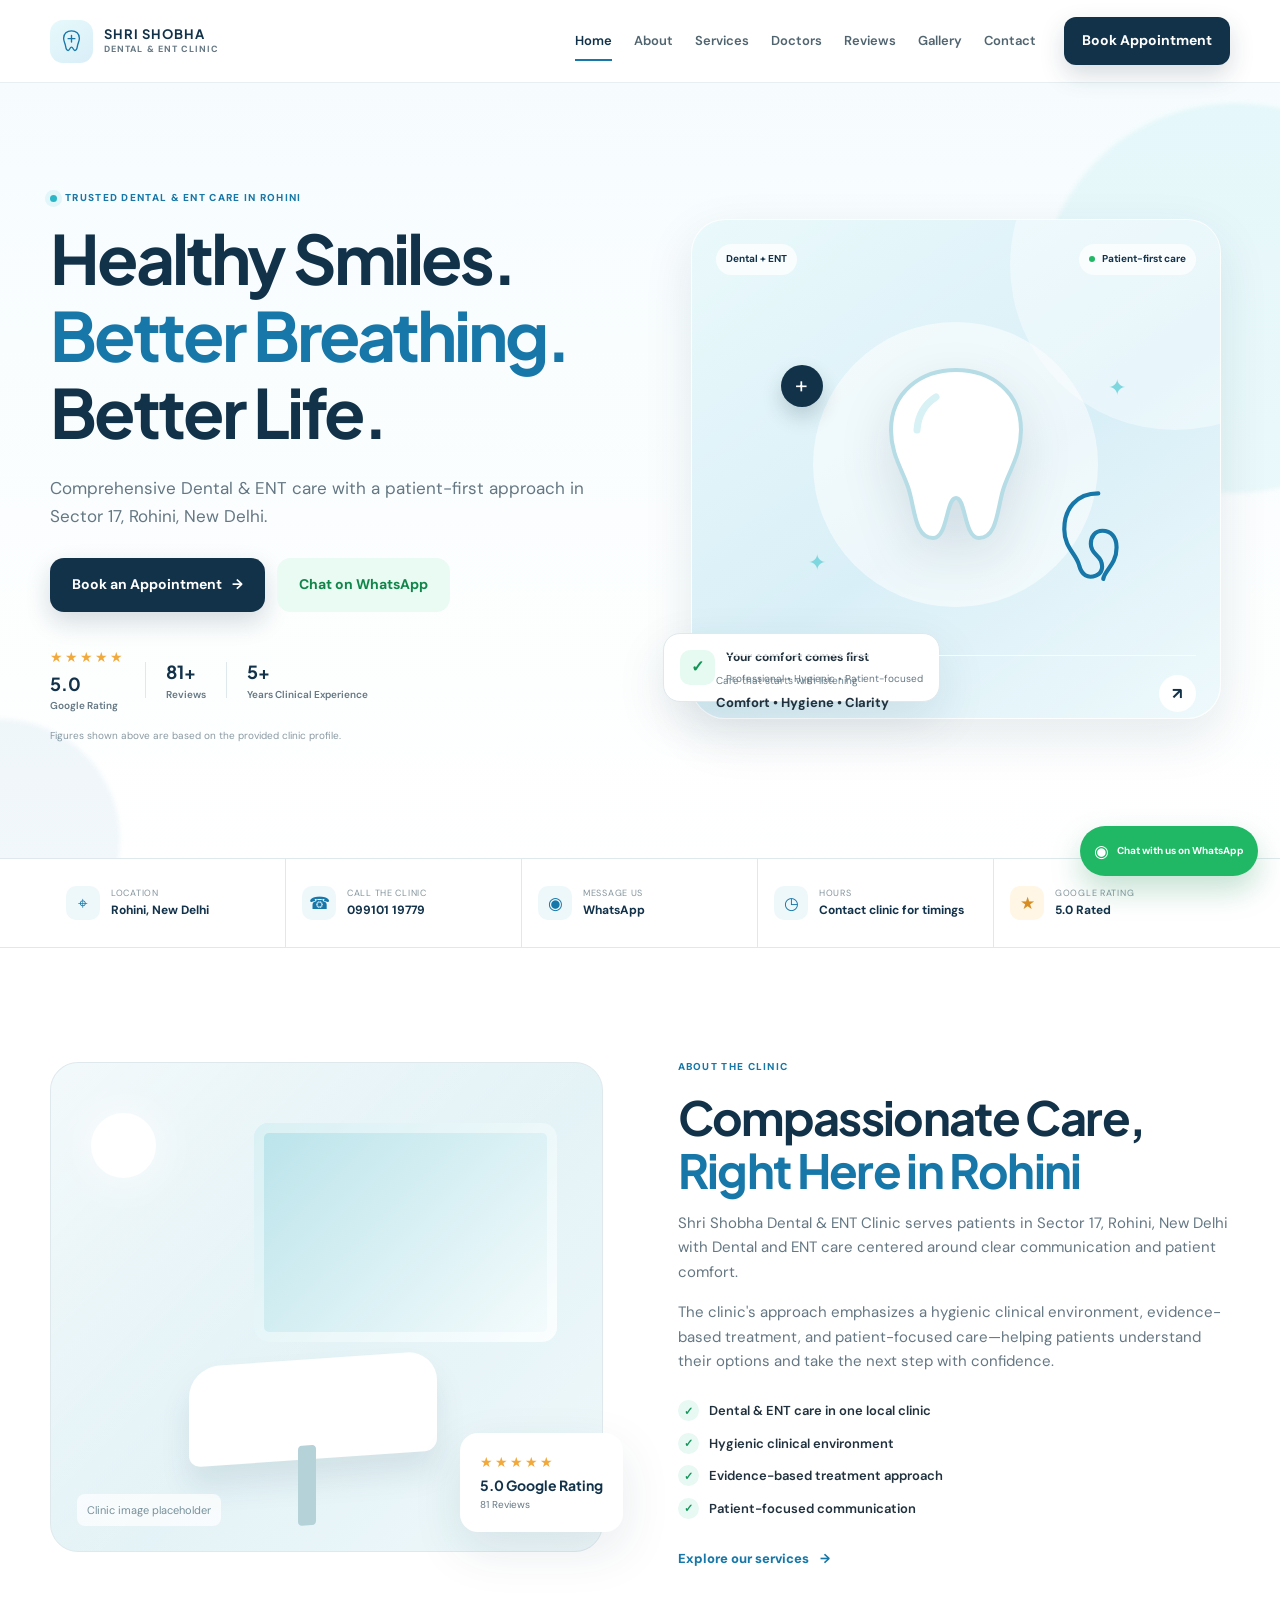
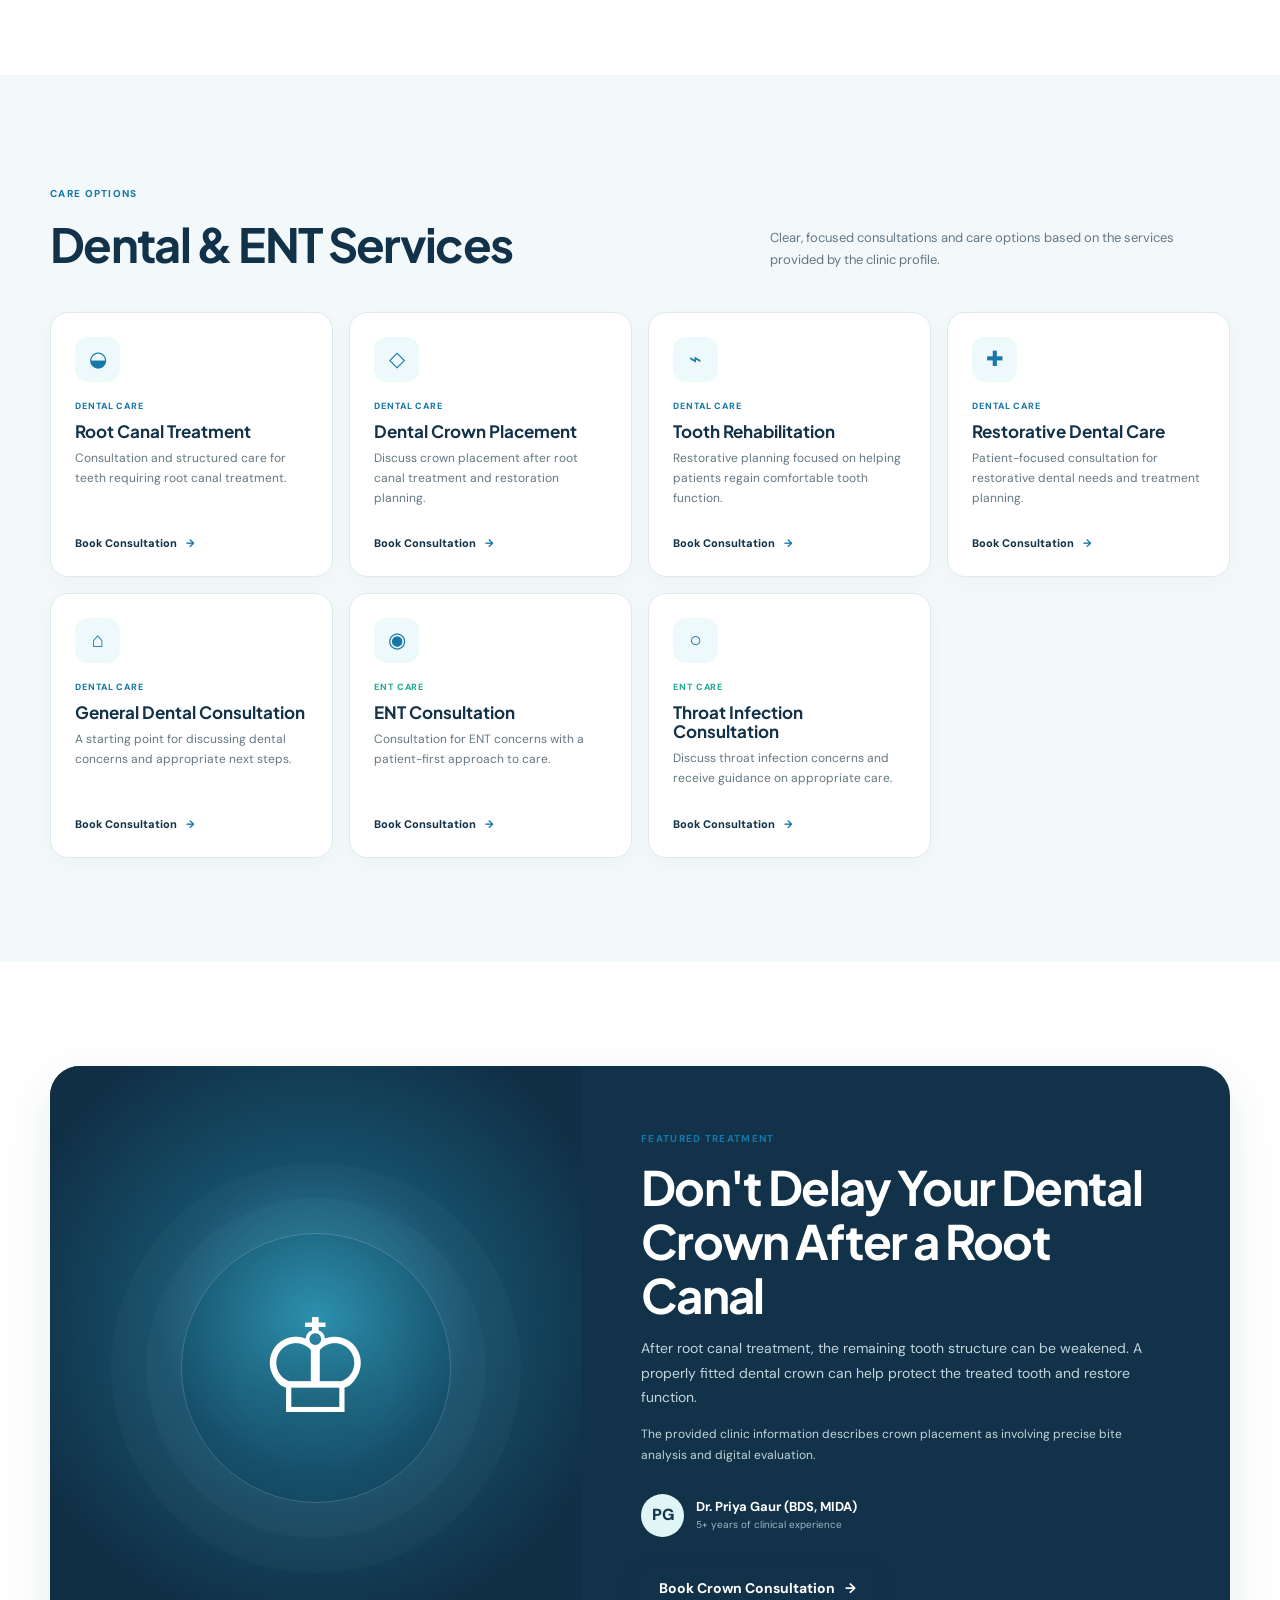
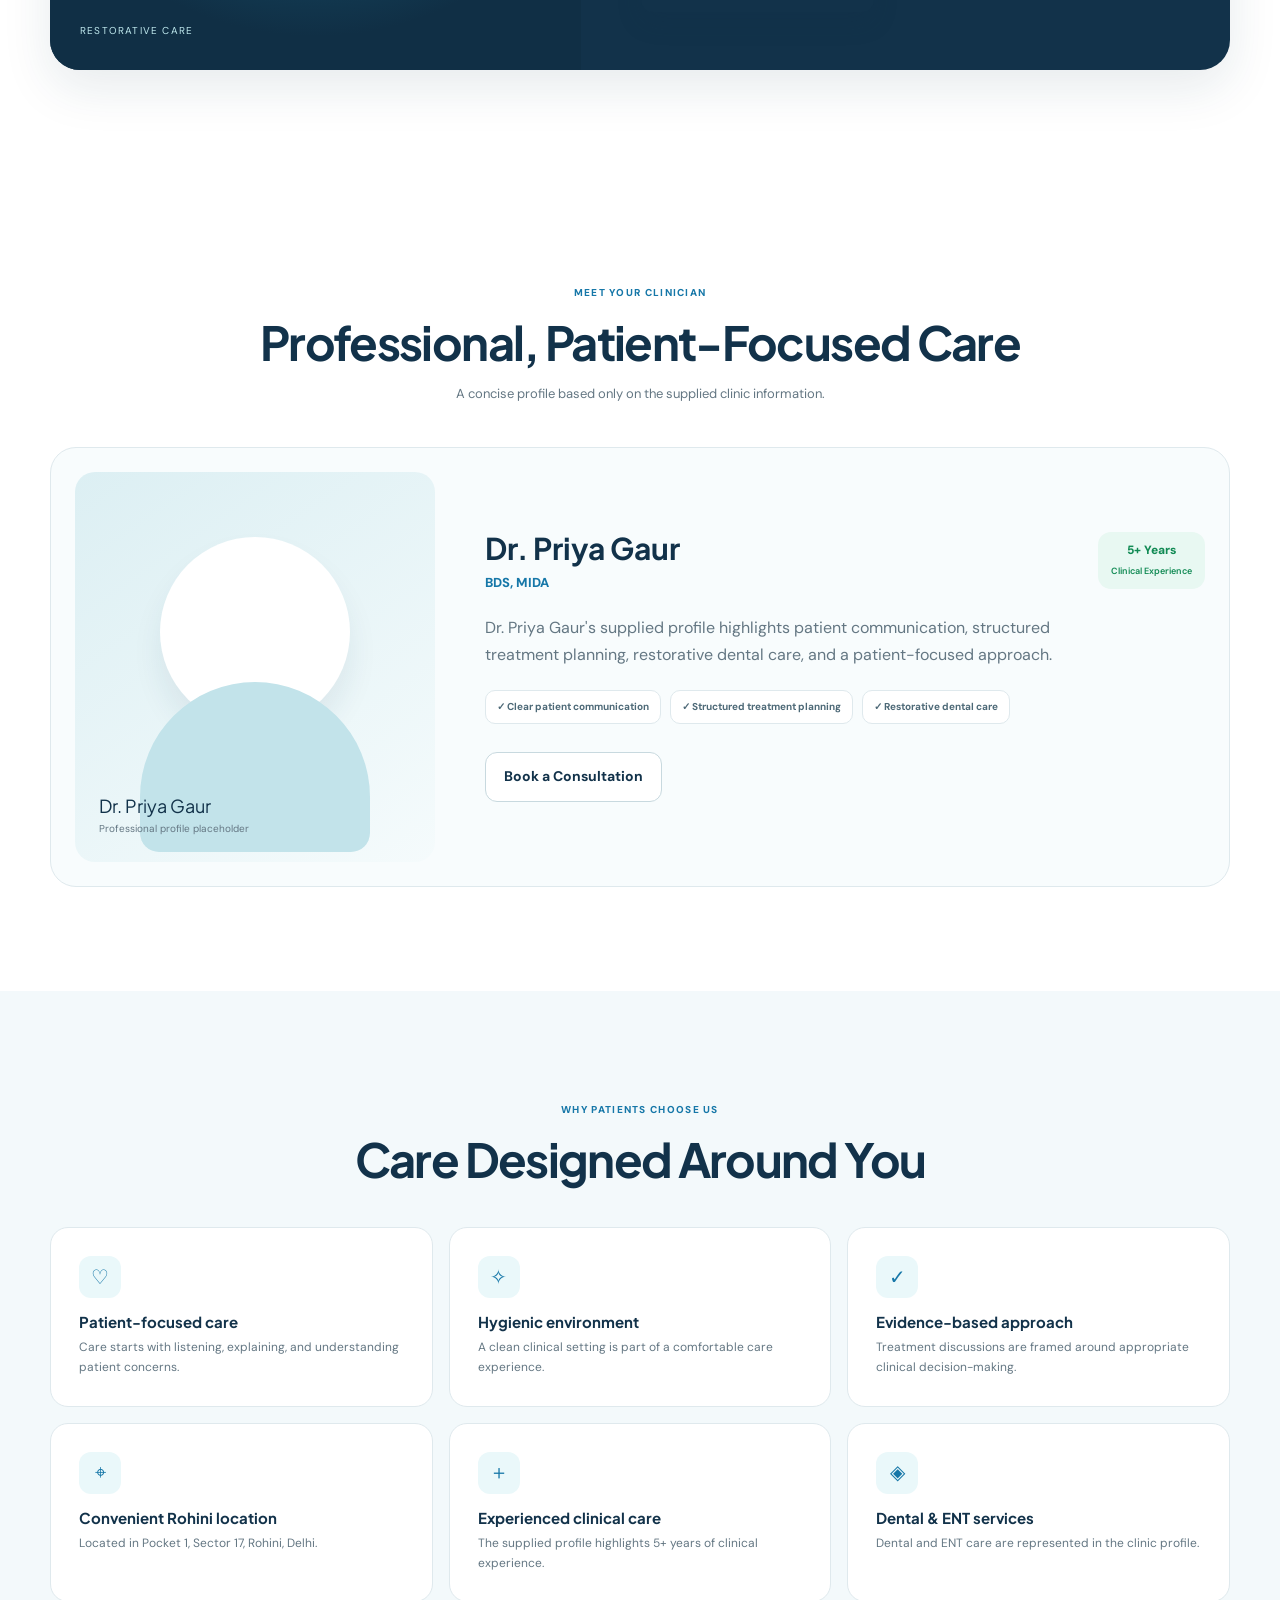
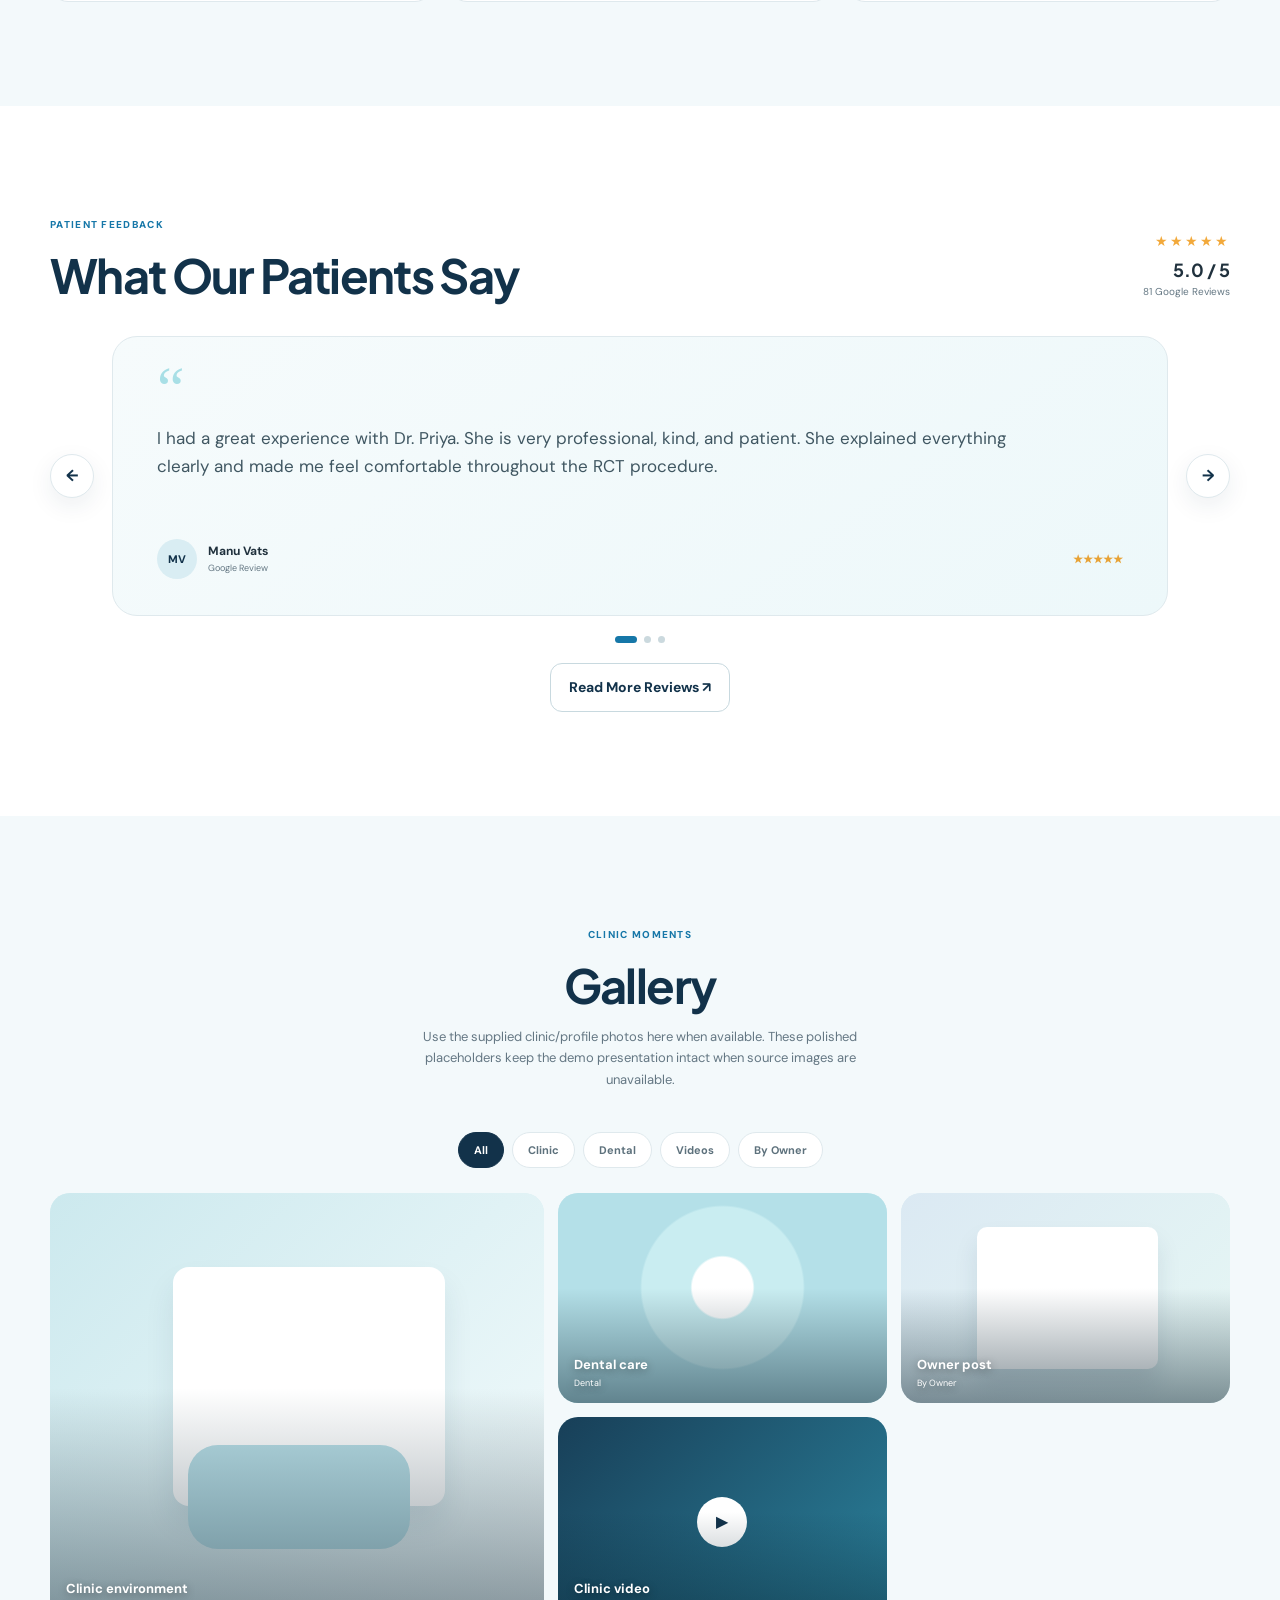
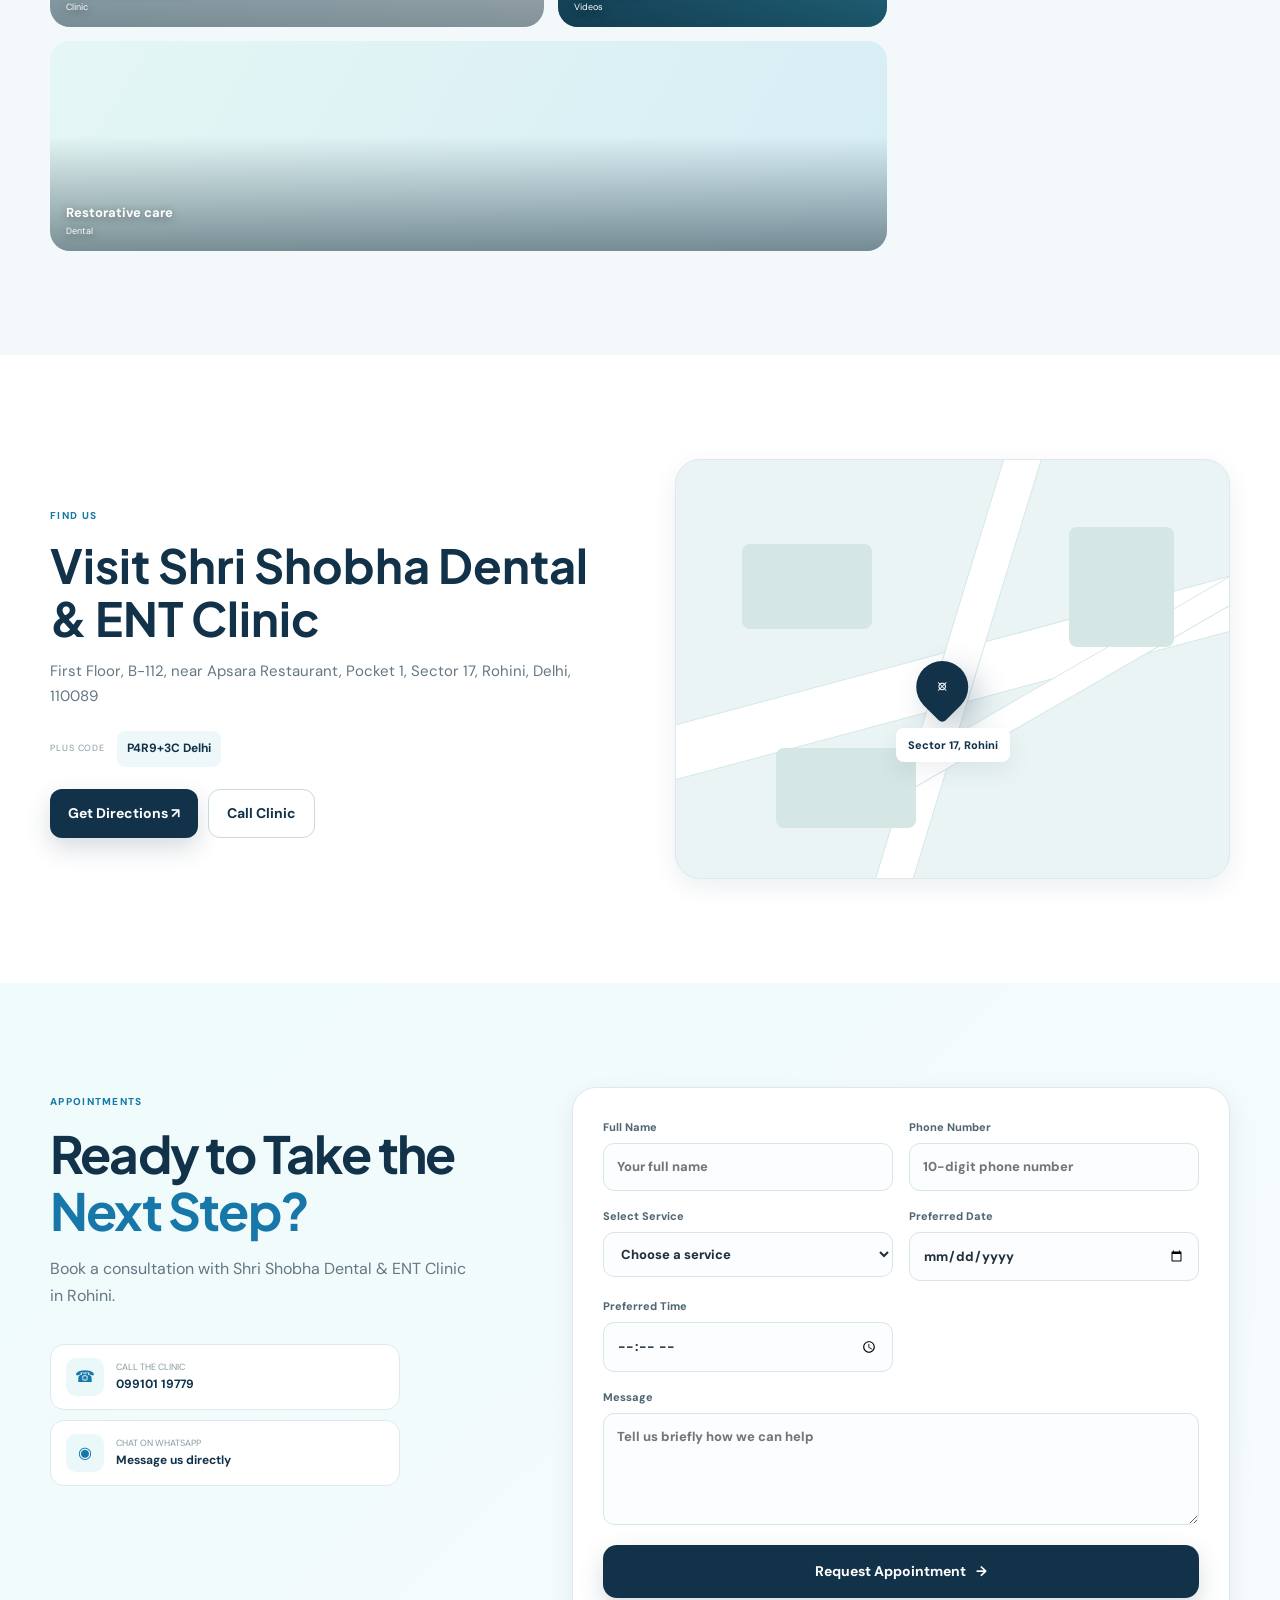
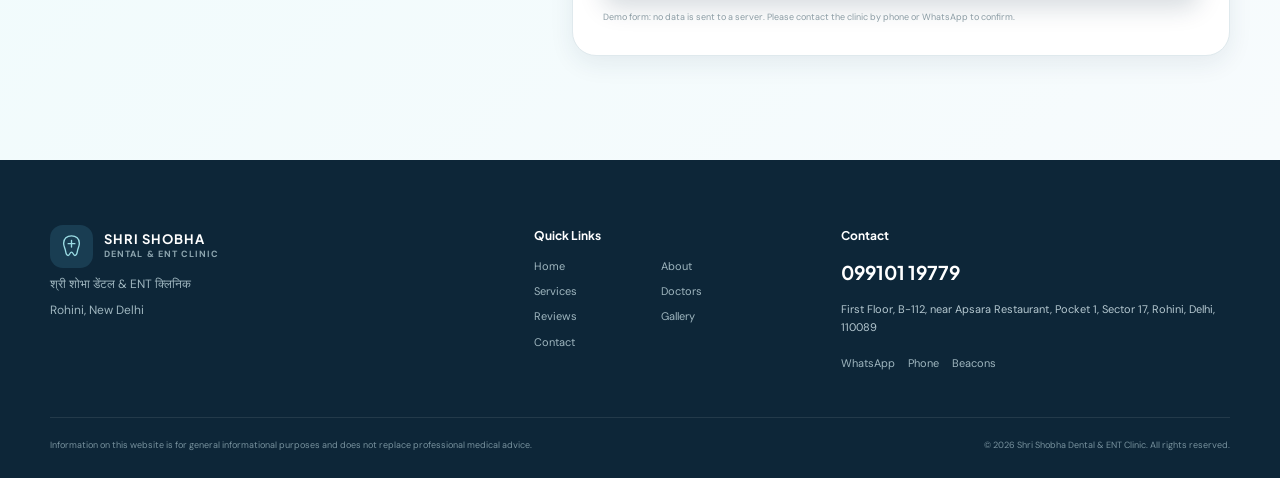
==== index.html @ c18b97b0 "add all file" ====
<!DOCTYPE html>
<html lang="en">
<head>
  <meta charset="UTF-8">
  <meta name="viewport" content="width=device-width, initial-scale=1.0">
  <title>Shri Shobha Dental & ENT Clinic | Dental & ENT Care in Rohini, Delhi</title>
  <meta name="description" content="Shri Shobha Dental & ENT Clinic in Sector 17, Rohini, New Delhi. Dental and ENT care with a patient-focused approach. Book a consultation or contact the clinic today.">
  <meta name="keywords" content="Shri Shobha Dental ENT Clinic, dentist Rohini, dental clinic Sector 17 Rohini, ENT clinic Rohini, root canal Rohini, dental crown Rohini">
  <meta name="author" content="Shri Shobha Dental & ENT Clinic">

  <meta property="og:title" content="Shri Shobha Dental & ENT Clinic | Rohini, Delhi">
  <meta property="og:description" content="Dental & ENT care with a patient-focused approach in Sector 17, Rohini, New Delhi.">
  <meta property="og:type" content="website">

  <link rel="preconnect" href="https://fonts.googleapis.com">
  <link rel="preconnect" href="https://fonts.gstatic.com" crossorigin>
  <link href="https://fonts.googleapis.com/css2?family=DM+Sans:wght@400;500;600;700&family=Plus+Jakarta+Sans:wght@600;700;800&display=swap" rel="stylesheet">

  <style>
    /* Small inline fallback so the page still has a polished appearance while style.css loads. */
    body { margin:0; background:#f7fbfd; }
  </style>
  <link rel="stylesheet" href="style.css">

  <script type="application/ld+json">
  {
    "@context": "https://schema.org",
    "@type": "MedicalBusiness",
    "name": "Shri Shobha Dental & ENT Clinic",
    "alternateName": "श्री शोभा डेंटल & ENT क्लिनिक",
    "description": "Dental and ENT care clinic in Sector 17, Rohini, New Delhi.",
    "telephone": "099101 19779",
    "address": {
      "@type": "PostalAddress",
      "streetAddress": "First Floor, B-112, near Apsara Restaurant, Pocket 1, Sector 17, Rohini",
      "addressLocality": "Delhi",
      "postalCode": "110089",
      "addressCountry": "IN"
    },
    "areaServed": "Rohini, New Delhi"
  }
  </script>
</head>

<body>
  <a class="skip-link" href="#main">Skip to content</a>

  <header class="site-header" id="siteHeader">
    <div class="container nav-wrap">
      <a class="brand" href="#home" aria-label="Shri Shobha Dental & ENT Clinic home">
        <span class="brand-mark" aria-hidden="true">
          <svg viewBox="0 0 48 48" role="img"><path d="M24 5c-8 0-14 5-14 13 0 5 2 8 3 12 1 4 1 10 5 10 3 0 3-6 6-6s3 6 6 6c4 0 4-6 5-10 1-4 3-7 3-12C38 10 32 5 24 5Z"/><path d="M24 13v12M18 19h12"/></svg>
        </span>
        <span class="brand-text">
          <strong>SHRI SHOBHA</strong>
          <small>DENTAL &amp; ENT CLINIC</small>
        </span>
      </a>

      <nav class="desktop-nav" aria-label="Primary navigation">
        <a href="#home">Home</a>
        <a href="#about">About</a>
        <a href="#services">Services</a>
        <a href="#doctors">Doctors</a>
        <a href="#reviews">Reviews</a>
        <a href="#gallery">Gallery</a>
        <a href="#contact">Contact</a>
      </nav>

      <a class="btn btn-primary nav-cta" href="#contact">Book Appointment</a>

      <button class="menu-toggle" id="menuToggle" type="button" aria-label="Open menu" aria-expanded="false" aria-controls="mobileMenu">
        <span></span><span></span><span></span>
      </button>
    </div>

    <div class="mobile-menu" id="mobileMenu" aria-hidden="true">
      <a href="#home">Home</a>
      <a href="#about">About</a>
      <a href="#services">Services</a>
      <a href="#doctors">Doctors</a>
      <a href="#reviews">Reviews</a>
      <a href="#gallery">Gallery</a>
      <a href="#contact">Contact</a>
      <a class="btn btn-primary" href="#contact">Book Appointment</a>
    </div>
  </header>

  <main id="main">
    <section class="hero section" id="home">
      <div class="hero-orb orb-one"></div>
      <div class="hero-orb orb-two"></div>
      <div class="container hero-grid">
        <div class="hero-copy reveal">
          <div class="eyebrow"><span class="eyebrow-dot"></span> Trusted Dental &amp; ENT Care in Rohini</div>
          <h1>Healthy Smiles.<br><span>Better Breathing.</span><br>Better Life.</h1>
          <p class="hero-lead">Comprehensive Dental &amp; ENT care with a patient-first approach in Sector 17, Rohini, New Delhi.</p>

          <div class="hero-actions">
            <a class="btn btn-primary btn-lg" href="#contact">Book an Appointment <span aria-hidden="true">→</span></a>
            <a class="btn btn-whatsapp btn-lg" href="https://wa.me/919910119779?text=Hello%2C%20I%20saw%20your%20clinic%20profile%20on%20Google%20and%20would%20like%20to%20know%20more%20about%20the%20clinic%20details%2C%20available%20services%2C%20and%20appointment%20fees" target="_blank" rel="noopener">Chat on WhatsApp</a>
          </div>

          <div class="trust-row">
            <div class="trust-rating"><span class="stars">★★★★★</span><strong>5.0</strong><small>Google Rating</small></div>
            <div class="trust-divider"></div>
            <div class="trust-stat"><strong>81+</strong><small>Reviews</small></div>
            <div class="trust-divider"></div>
            <div class="trust-stat"><strong>5+</strong><small>Years Clinical Experience</small></div>
          </div>
          <p class="profile-note">Figures shown above are based on the provided clinic profile.</p>
        </div>

        <div class="hero-visual reveal">
          <div class="visual-card">
            <div class="visual-top">
              <span class="mini-pill">Dental + ENT</span>
              <span class="status-dot"><i></i> Patient-first care</span>
            </div>
            <div class="medical-art" aria-label="Illustrated dental and ENT healthcare composition">
              <div class="art-circle"></div>
              <div class="tooth-art">
                <svg viewBox="0 0 180 210" aria-hidden="true">
                  <path d="M90 15C55 15 25 37 25 75c0 24 11 39 17 57 7 20 6 51 25 51 15 0 13-40 23-40s8 40 23 40c19 0 18-31 25-51 6-18 17-33 17-57 0-38-30-60-65-60Z"/>
                  <path class="tooth-shine" d="M70 42c-11 7-18 19-19 33"/>
                </svg>
              </div>
              <div class="ear-art">
                <svg viewBox="0 0 100 130" aria-hidden="true">
                  <path d="M57 15C31 15 16 33 16 58c0 23 15 30 18 44 3 11 10 16 20 12 8-3 9-11 6-18-4-8-12-9-12-20 0-9 5-16 14-16 10 0 17 7 17 20 0 21-15 28-16 38"/>
                </svg>
              </div>
              <div class="cross-badge">+</div>
              <div class="sparkle sparkle-a">✦</div>
              <div class="sparkle sparkle-b">✦</div>
            </div>
            <div class="visual-bottom">
              <div>
                <span class="small-label">Care that starts with listening</span>
                <strong>Comfort • Hygiene • Clarity</strong>
              </div>
              <div class="round-arrow">↗</div>
            </div>
          </div>

          <div class="floating-card">
            <div class="float-icon">✓</div>
            <div><strong>Your comfort comes first</strong><span>Professional • Hygienic • Patient-focused</span></div>
          </div>
        </div>
      </div>
    </section>

    <section class="quick-contact" aria-label="Quick clinic information">
      <div class="container quick-grid">
        <a href="https://www.google.com/maps/search/?api=1&query=First+Floor+B-112+near+Apsara+Restaurant+Pocket+1+Sector+17+Rohini+Delhi+110089" target="_blank" rel="noopener" class="quick-item">
          <span class="quick-icon">⌖</span><span><small>Location</small><strong>Rohini, New Delhi</strong></span>
        </a>
        <a href="tel:09910119779" class="quick-item">
          <span class="quick-icon">☎</span><span><small>Call the clinic</small><strong>099101 19779</strong></span>
        </a>
        <a href="https://wa.me/919910119779" target="_blank" rel="noopener" class="quick-item">
          <span class="quick-icon">◉</span><span><small>Message us</small><strong>WhatsApp</strong></span>
        </a>
        <div class="quick-item">
          <span class="quick-icon">◷</span><span><small>Hours</small><strong>Contact clinic for timings</strong></span>
        </div>
        <div class="quick-item rating-quick">
          <span class="quick-icon">★</span><span><small>Google rating</small><strong>5.0 Rated</strong></span>
        </div>
      </div>
    </section>

    <section class="section about" id="about">
      <div class="container split-grid">
        <div class="about-visual reveal">
          <div class="clinic-placeholder">
            <div class="placeholder-window"></div>
            <div class="placeholder-chair"></div>
            <div class="placeholder-light"></div>
            <span>Clinic image placeholder</span>
          </div>
          <div class="rating-card">
            <span class="stars">★★★★★</span>
            <strong>5.0 Google Rating</strong>
            <span>81 Reviews</span>
          </div>
        </div>
        <div class="about-copy reveal">
          <div class="eyebrow">About the clinic</div>
          <h2>Compassionate Care, <span>Right Here in Rohini</span></h2>
          <p>Shri Shobha Dental &amp; ENT Clinic serves patients in Sector 17, Rohini, New Delhi with Dental and ENT care centered around clear communication and patient comfort.</p>
          <p>The clinic's approach emphasizes a hygienic clinical environment, evidence-based treatment, and patient-focused care—helping patients understand their options and take the next step with confidence.</p>
          <div class="check-list">
            <div><span>✓</span> Dental &amp; ENT care in one local clinic</div>
            <div><span>✓</span> Hygienic clinical environment</div>
            <div><span>✓</span> Evidence-based treatment approach</div>
            <div><span>✓</span> Patient-focused communication</div>
          </div>
          <a class="text-link" href="#services">Explore our services <span>→</span></a>
        </div>
      </div>
    </section>

    <section class="section section-soft" id="services">
      <div class="container">
        <div class="section-heading reveal">
          <div><div class="eyebrow">Care options</div><h2>Dental &amp; ENT Services</h2></div>
          <p>Clear, focused consultations and care options based on the services provided by the clinic profile.</p>
        </div>
        <div class="service-grid">
          <article class="service-card reveal">
            <div class="service-icon">◒</div><div class="service-tag">Dental Care</div><h3>Root Canal Treatment</h3>
            <p>Consultation and structured care for teeth requiring root canal treatment.</p><a href="#contact">Book Consultation <span>→</span></a>
          </article>
          <article class="service-card reveal">
            <div class="service-icon">◇</div><div class="service-tag">Dental Care</div><h3>Dental Crown Placement</h3>
            <p>Discuss crown placement after root canal treatment and restoration planning.</p><a href="crown">Book Consultation <span>→</span></a>
          </article>
          <article class="service-card reveal">
            <div class="service-icon">⌁</div><div class="service-tag">Dental Care</div><h3>Tooth Rehabilitation</h3>
            <p>Restorative planning focused on helping patients regain comfortable tooth function.</p><a href="#contact">Book Consultation <span>→</span></a>
          </article>
          <article class="service-card reveal">
            <div class="service-icon">✚</div><div class="service-tag">Dental Care</div><h3>Restorative Dental Care</h3>
            <p>Patient-focused consultation for restorative dental needs and treatment planning.</p><a href="#contact">Book Consultation <span>→</span></a>
          </article>
          <article class="service-card reveal">
            <div class="service-icon">⌂</div><div class="service-tag">Dental Care</div><h3>General Dental Consultation</h3>
            <p>A starting point for discussing dental concerns and appropriate next steps.</p><a href="#contact">Book Consultation <span>→</span></a>
          </article>
          <article class="service-card reveal">
            <div class="service-icon">◉</div><div class="service-tag ent-tag">ENT Care</div><h3>ENT Consultation</h3>
            <p>Consultation for ENT concerns with a patient-first approach to care.</p><a href="#contact">Book Consultation <span>→</span></a>
          </article>
          <article class="service-card reveal">
            <div class="service-icon">○</div><div class="service-tag ent-tag">ENT Care</div><h3>Throat Infection Consultation</h3>
            <p>Discuss throat infection concerns and receive guidance on appropriate care.</p><a href="#contact">Book Consultation <span>→</span></a>
          </article>
        </div>
      </div>
    </section>

    <section class="section featured-treatment" id="crown">
      <div class="container">
        <div class="feature-panel reveal">
          <div class="feature-art">
            <div class="crown-ring"></div>
            <div class="crown-symbol">♔</div>
            <div class="feature-label">Restorative care</div>
          </div>
          <div class="feature-copy">
            <div class="eyebrow">Featured treatment</div>
            <h2>Don't Delay Your Dental Crown After a Root Canal</h2>
            <p>After root canal treatment, the remaining tooth structure can be weakened. A properly fitted dental crown can help protect the treated tooth and restore function.</p>
            <p class="feature-detail">The provided clinic information describes crown placement as involving precise bite analysis and digital evaluation.</p>
            <div class="doctor-mini"><span class="doctor-avatar">PG</span><div><strong>Dr. Priya Gaur (BDS, MIDA)</strong><small>5+ years of clinical experience</small></div></div>
            <a class="btn btn-primary" href="#contact">Book Crown Consultation <span>→</span></a>
          </div>
        </div>
      </div>
    </section>

    <section class="section doctors" id="doctors">
      <div class="container">
        <div class="section-heading centered reveal"><div><div class="eyebrow">Meet your clinician</div><h2>Professional, Patient-Focused Care</h2></div><p>A concise profile based only on the supplied clinic information.</p></div>
        <div class="doctor-card reveal">
          <div class="doctor-photo"><span>Dr. Priya Gaur</span><small>Professional profile placeholder</small></div>
          <div class="doctor-info">
            <div class="doctor-top"><div><h3>Dr. Priya Gaur</h3><p class="credentials">BDS, MIDA</p></div><span class="experience-badge">5+ Years<br><small>Clinical Experience</small></span></div>
            <p>Dr. Priya Gaur's supplied profile highlights patient communication, structured treatment planning, restorative dental care, and a patient-focused approach.</p>
            <div class="doctor-points"><span>✓ Clear patient communication</span><span>✓ Structured treatment planning</span><span>✓ Restorative dental care</span></div>
            <a class="btn btn-outline" href="#contact">Book a Consultation</a>
          </div>
        </div>
      </div>
    </section>

    <section class="section section-soft why">
      <div class="container">
        <div class="section-heading centered reveal"><div><div class="eyebrow">Why patients choose us</div><h2>Care Designed Around You</h2></div></div>
        <div class="why-grid">
          <div class="why-card reveal"><span>♡</span><h3>Patient-focused care</h3><p>Care starts with listening, explaining, and understanding patient concerns.</p></div>
          <div class="why-card reveal"><span>✧</span><h3>Hygienic environment</h3><p>A clean clinical setting is part of a comfortable care experience.</p></div>
          <div class="why-card reveal"><span>✓</span><h3>Evidence-based approach</h3><p>Treatment discussions are framed around appropriate clinical decision-making.</p></div>
          <div class="why-card reveal"><span>⌖</span><h3>Convenient Rohini location</h3><p>Located in Pocket 1, Sector 17, Rohini, Delhi.</p></div>
          <div class="why-card reveal"><span>＋</span><h3>Experienced clinical care</h3><p>The supplied profile highlights 5+ years of clinical experience.</p></div>
          <div class="why-card reveal"><span>◈</span><h3>Dental &amp; ENT services</h3><p>Dental and ENT care are represented in the clinic profile.</p></div>
        </div>
      </div>
    </section>

    <section class="section reviews" id="reviews">
      <div class="container">
        <div class="review-header reveal">
          <div><div class="eyebrow">Patient feedback</div><h2>What Our Patients Say</h2></div>
          <div class="review-score"><span class="stars">★★★★★</span><strong>5.0 / 5</strong><small>81 Google Reviews</small></div>
        </div>
        <div class="testimonial-wrap reveal">
          <button class="carousel-btn prev" id="reviewPrev" aria-label="Previous review">←</button>
          <div class="testimonial-track" id="testimonialTrack">
            <article class="testimonial active"><div class="quote-mark">“</div><p>I had a great experience with Dr. Priya. She is very professional, kind, and patient. She explained everything clearly and made me feel comfortable throughout the RCT procedure.</p><div class="reviewer"><span>MV</span><div><strong>Manu Vats</strong><small>Google Review</small></div><b>★★★★★</b></div></article>
            <article class="testimonial"><div class="quote-mark">“</div><p>Excellent treatment and nice follow up. My personal advise to dental patients to must visit one time.</p><div class="reviewer"><span>MS</span><div><strong>Manish Saxena</strong><small>Google Review</small></div><b>★★★★★</b></div></article>
            <article class="testimonial"><div class="quote-mark">“</div><p>Dr A.K Sharma is truly a gem. He is extremely humble and listens patiently to every concern before suggesting the right treatment.</p><div class="reviewer"><span>JM</span><div><strong>Jatin Manhas</strong><small>Google Review</small></div><b>★★★★★</b></div></article>
          </div>
          <button class="carousel-btn next" id="reviewNext" aria-label="Next review">→</button>
        </div>
        <div class="dots" id="reviewDots" aria-label="Review slides"></div>
        <div class="center-action"><a class="btn btn-outline" href="https://www.google.com/search?q=Shri+Shobha+Dental+ENT+Clinic+Rohini+reviews" target="_blank" rel="noopener">Read More Reviews ↗</a></div>
      </div>
    </section>

    <section class="section section-soft gallery-section" id="gallery">
      <div class="container">
        <div class="section-heading centered reveal"><div><div class="eyebrow">Clinic moments</div><h2>Gallery</h2></div><p>Use the supplied clinic/profile photos here when available. These polished placeholders keep the demo presentation intact when source images are unavailable.</p></div>
        <div class="filter-tabs reveal" role="tablist" aria-label="Gallery categories">
          <button class="filter-btn active" data-filter="all">All</button><button class="filter-btn" data-filter="clinic">Clinic</button><button class="filter-btn" data-filter="dental">Dental</button><button class="filter-btn" data-filter="videos">Videos</button><button class="filter-btn" data-filter="owner">By Owner</button>
        </div>
        <div class="gallery-grid" id="galleryGrid">
          <button class="gallery-item tall" data-category="clinic" data-title="Clinic environment" data-description="Clinic image placeholder"><span class="gallery-art clinic-art"></span><b>Clinic environment</b><small>Clinic</small></button>
          <button class="gallery-item" data-category="dental" data-title="Dental care" data-description="Dental care image placeholder"><span class="gallery-art dental-art"></span><b>Dental care</b><small>Dental</small></button>
          <button class="gallery-item" data-category="owner" data-title="Owner post" data-description="Owner post image placeholder"><span class="gallery-art owner-art"></span><b>Owner post</b><small>By Owner</small></button>
          <button class="gallery-item" data-category="videos" data-title="Clinic video" data-description="Video thumbnail placeholder"><span class="gallery-art video-art"><i>▶</i></span><b>Clinic video</b><small>Videos</small></button>
          <button class="gallery-item wide" data-category="dental" data-title="Restorative care" data-description="Restorative dental image placeholder"><span class="gallery-art restorative-art"></span><b>Restorative care</b><small>Dental</small></button>
        </div>
      </div>
    </section>

    <section class="section location" id="location">
      <div class="container split-grid location-grid">
        <div class="location-copy reveal">
          <div class="eyebrow">Find us</div>
          <h2>Visit Shri Shobha Dental &amp; ENT Clinic</h2>
          <p class="address">First Floor, B-112, near Apsara Restaurant, Pocket 1, Sector 17, Rohini, Delhi, 110089</p>
          <div class="plus-code"><span>Plus Code</span><strong>P4R9+3C Delhi</strong></div>
          <div class="location-actions"><a class="btn btn-primary" href="https://www.google.com/maps/search/?api=1&query=First+Floor+B-112+near+Apsara+Restaurant+Pocket+1+Sector+17+Rohini+Delhi+110089" target="_blank" rel="noopener">Get Directions ↗</a><a class="btn btn-outline" href="tel:09910119779">Call Clinic</a></div>
        </div>
        <div class="map-placeholder reveal" role="img" aria-label="Map placeholder for Shri Shobha Dental and ENT Clinic in Sector 17 Rohini">
          <div class="map-road road-one"></div><div class="map-road road-two"></div><div class="map-road road-three"></div><div class="map-block block-a"></div><div class="map-block block-b"></div><div class="map-block block-c"></div><div class="map-pin">⌖</div><div class="map-label">Sector 17, Rohini</div>
        </div>
      </div>
    </section>

    <section class="section appointment" id="contact">
      <div class="container appointment-grid">
        <div class="appointment-copy reveal">
          <div class="eyebrow">Appointments</div>
          <h2>Ready to Take the <span>Next Step?</span></h2>
          <p>Book a consultation with Shri Shobha Dental &amp; ENT Clinic in Rohini.</p>
          <div class="direct-contact">
            <a href="tel:09910119779"><span>☎</span><div><small>Call the clinic</small><strong>099101 19779</strong></div></a>
            <a href="https://wa.me/919910119779" target="_blank" rel="noopener"><span>◉</span><div><small>Chat on WhatsApp</small><strong>Message us directly</strong></div></a>
          </div>
        </div>

        <form class="appointment-form reveal" id="appointmentForm" novalidate>
          <div class="form-grid">
            <label>Full Name<input type="text" name="name" autocomplete="name" required placeholder="Your full name"></label>
            <label>Phone Number<input type="tel" name="phone" autocomplete="tel" inputmode="tel" required placeholder="10-digit phone number"></label>
            <label>Select Service<select name="service" required><option value="">Choose a service</option><option>Root Canal Treatment</option><option>Dental Crown Placement</option><option>Tooth Rehabilitation</option><option>Restorative Dental Care</option><option>General Dental Consultation</option><option>ENT Consultation</option><option>Throat Infection Consultation</option></select></label>
            <label>Preferred Date<input type="date" name="date" required></label>
            <label>Preferred Time<input type="time" name="time" required></label>
            <label class="full">Message<textarea name="message" rows="4" placeholder="Tell us briefly how we can help"></textarea></label>
          </div>
          <button class="btn btn-primary btn-lg form-submit" type="submit">Request Appointment <span>→</span></button>
          <p class="form-status" id="formStatus" role="status" aria-live="polite"></p>
          <small class="form-note">Demo form: no data is sent to a server. Please contact the clinic by phone or WhatsApp to confirm.</small>
        </form>
      </div>
    </section>
  </main>

  <footer class="site-footer">
    <div class="container footer-grid">
      <div class="footer-brand"><a class="brand" href="#home"><span class="brand-mark"><svg viewBox="0 0 48 48" aria-hidden="true"><path d="M24 5c-8 0-14 5-14 13 0 5 2 8 3 12 1 4 1 10 5 10 3 0 3-6 6-6s3 6 6 6c4 0 4-6 5-10 1-4 3-7 3-12C38 10 32 5 24 5Z"/><path d="M24 13v12M18 19h12"/></svg></span><span class="brand-text"><strong>SHRI SHOBHA</strong><small>DENTAL &amp; ENT CLINIC</small></span></a><p>श्री शोभा डेंटल &amp; ENT क्लिनिक</p><p>Rohini, New Delhi</p></div>
      <div><h3>Quick Links</h3><div class="footer-links"><a href="#home">Home</a><a href="#about">About</a><a href="#services">Services</a><a href="#doctors">Doctors</a><a href="#reviews">Reviews</a><a href="#gallery">Gallery</a><a href="#contact">Contact</a></div></div>
      <div><h3>Contact</h3><a class="footer-contact" href="tel:09910119779">099101 19779</a><p>First Floor, B-112, near Apsara Restaurant, Pocket 1, Sector 17, Rohini, Delhi, 110089</p><div class="footer-social"><a href="https://wa.me/919910119779" target="_blank" rel="noopener">WhatsApp</a><a href="tel:09910119779">Phone</a><a href="https://beacons.ai/shri_shobha_dental_ent" target="_blank" rel="noopener">Beacons</a></div></div>
    </div>
    <div class="container disclaimer"><p>Information on this website is for general informational purposes and does not replace professional medical advice.</p><span>© 2026 Shri Shobha Dental &amp; ENT Clinic. All rights reserved.</span></div>
  </footer>

  <a class="whatsapp-float" href="https://wa.me/919910119779?text=Hello%2C%20I%20saw%20your%20clinic%20profile%20on%20Google%20and%20would%20like%20to%20know%20more%20about%20the%20clinic%20details%2C%20available%20services%2C%20and%20appointment%20fees" target="_blank" rel="noopener" aria-label="Chat with us on WhatsApp"><span>◉</span><b>Chat with us on WhatsApp</b></a>

  <div class="mobile-cta" aria-label="Mobile contact actions">
    <a href="tel:09910119779"><span>☎</span>Call</a>
    <a href="https://wa.me/919910119779" target="_blank" rel="noopener"><span>◉</span>WhatsApp</a>
    <a href="#contact"><span>▣</span>Appointment</a>
  </div>

  <button class="scroll-top" id="scrollTop" aria-label="Scroll to top">↑</button>

  <div class="lightbox" id="lightbox" aria-hidden="true">
    <button class="lightbox-close" id="lightboxClose" aria-label="Close gallery">×</button>
    <button class="lightbox-nav lightbox-prev" id="lightboxPrev" aria-label="Previous image">←</button>
    <div class="lightbox-content"><div class="lightbox-art" id="lightboxArt"></div><h3 id="lightboxTitle"></h3><p id="lightboxDescription"></p><span id="lightboxCounter"></span></div>
    <button class="lightbox-nav lightbox-next" id="lightboxNext" aria-label="Next image">→</button>
  </div>

  <script src="script.js"></script>
</body>
</html>
---- style.css ----
:root{
  --navy:#12324a;--navy-2:#0d2638;--blue:#1677a8;--cyan:#29b7c8;--teal:#20a995;
  --green:#20b865;--ink:#20313d;--muted:#647783;--line:#dfe9ed;--soft:#f3f9fb;
  --white:#fff;--shadow:0 18px 50px rgba(22,57,77,.10);--shadow-sm:0 8px 25px rgba(22,57,77,.08);
  --radius:22px;--radius-sm:14px;--container:1180px;
}
*{box-sizing:border-box}
html{scroll-behavior:smooth}
body{font-family:"DM Sans",Arial,sans-serif;color:var(--ink);background:var(--white);line-height:1.65;overflow-x:hidden}
body.menu-open{overflow:hidden}
a{color:inherit;text-decoration:none}
button,input,select,textarea{font:inherit}
button{cursor:pointer}
.container{width:min(calc(100% - 40px),var(--container));margin:auto}
.section{padding:104px 0}
.section-soft{background:var(--soft)}
.skip-link{position:fixed;left:16px;top:-60px;z-index:9999;background:var(--navy);color:white;padding:10px 16px;border-radius:8px}
.skip-link:focus{top:10px}
.site-header{position:sticky;top:0;z-index:1000;background:rgba(255,255,255,.90);backdrop-filter:blur(16px);border-bottom:1px solid rgba(223,233,237,.7);transition:.25s}
.site-header.compact{box-shadow:0 8px 30px rgba(13,38,56,.08)}
.nav-wrap{height:82px;display:flex;align-items:center;gap:28px}
.brand{display:flex;align-items:center;gap:11px;min-width:max-content}
.brand-mark{width:43px;height:43px;border-radius:13px;display:grid;place-items:center;background:linear-gradient(145deg,#e6f9fb,#d9eef8);color:var(--blue)}
.brand-mark svg{width:27px;fill:none;stroke:currentColor;stroke-width:2.4;stroke-linecap:round;stroke-linejoin:round}
.brand-text{display:flex;flex-direction:column;line-height:1.1}
.brand-text strong{font-family:"Plus Jakarta Sans",sans-serif;font-size:13px;letter-spacing:.08em;color:var(--navy)}
.brand-text small{font-size:9px;font-weight:700;letter-spacing:.12em;color:var(--muted);margin-top:4px}
.desktop-nav{display:flex;align-items:center;justify-content:center;gap:22px;margin-left:auto}
.desktop-nav a{font-size:13px;font-weight:600;color:#506470;position:relative;padding:29px 0}
.desktop-nav a:after{content:"";position:absolute;left:0;bottom:20px;width:0;height:2px;background:var(--blue);transition:.25s}
.desktop-nav a:hover,.desktop-nav a.active{color:var(--navy)}
.desktop-nav a:hover:after,.desktop-nav a.active:after{width:100%}
.btn{display:inline-flex;align-items:center;justify-content:center;gap:10px;border:0;border-radius:12px;padding:12px 18px;font-weight:700;font-size:14px;transition:transform .2s,box-shadow .2s,background .2s}
.btn:hover{transform:translateY(-2px)}
.btn-primary{background:var(--navy);color:#fff;box-shadow:0 10px 24px rgba(18,50,74,.17)}
.btn-primary:hover{background:#0a293d;box-shadow:0 14px 30px rgba(18,50,74,.22)}
.btn-whatsapp{background:#e9fbf2;color:#10864b}
.btn-outline{border:1px solid #c8d9df;color:var(--navy);background:#fff}
.btn-lg{padding:15px 22px;border-radius:14px}
.nav-cta{margin-left:0}
.menu-toggle{display:none;border:0;background:transparent;width:44px;height:44px;padding:10px}
.menu-toggle span{display:block;height:2px;background:var(--navy);margin:5px 0;border-radius:2px}
.mobile-menu{display:none}
.hero{position:relative;overflow:hidden;padding:76px 0 80px;background:linear-gradient(180deg,#f6fcfe 0%,#fff 100%)}
.hero-grid{display:grid;grid-template-columns:1.02fr .98fr;align-items:center;gap:60px;min-height:620px}
.hero-orb{position:absolute;border-radius:50%;filter:blur(2px);pointer-events:none}
.orb-one{width:390px;height:390px;background:rgba(41,183,200,.08);right:-150px;top:20px}
.orb-two{width:240px;height:240px;background:rgba(22,119,168,.06);left:-120px;bottom:-100px}
.eyebrow{display:inline-flex;align-items:center;gap:8px;text-transform:uppercase;letter-spacing:.13em;font-size:10px;font-weight:800;color:var(--blue);margin-bottom:14px}
.eyebrow-dot{width:7px;height:7px;background:var(--cyan);border-radius:50%;box-shadow:0 0 0 5px rgba(41,183,200,.10)}
h1,h2,h3{font-family:"Plus Jakarta Sans",sans-serif;color:var(--navy);line-height:1.13;margin:0}
h1{font-size:clamp(43px,5.3vw,72px);letter-spacing:-.045em}
h1 span,h2 span{color:var(--blue)}
.hero-lead{max-width:600px;color:var(--muted);font-size:17px;margin:24px 0 28px}
.hero-actions{display:flex;gap:12px;flex-wrap:wrap}
.trust-row{display:flex;align-items:center;gap:20px;margin-top:34px}
.trust-rating,.trust-stat{display:flex;flex-direction:column}
.stars{color:#f2a93b;letter-spacing:2px;font-size:14px}
.trust-rating strong,.trust-stat strong{font-family:"Plus Jakarta Sans";font-size:18px;color:var(--navy)}
.trust-row small{font-size:10px;color:var(--muted);font-weight:600}
.trust-divider{height:36px;width:1px;background:var(--line)}
.profile-note{font-size:10px;color:#8b9aa2;margin-top:13px}
.hero-visual{position:relative;min-height:530px;display:flex;align-items:center;justify-content:center}
.visual-card{width:min(100%,530px);height:500px;border-radius:34px;background:linear-gradient(145deg,#eaf9fb 0%,#d9eff7 55%,#eef9fc 100%);border:1px solid rgba(255,255,255,.9);box-shadow:var(--shadow);padding:24px;position:relative;overflow:hidden}
.visual-card:before{content:"";position:absolute;width:330px;height:330px;border-radius:50%;right:-120px;top:-120px;background:rgba(255,255,255,.38)}
.visual-top,.visual-bottom{display:flex;justify-content:space-between;align-items:center;position:relative;z-index:2}
.mini-pill,.status-dot{background:rgba(255,255,255,.75);padding:7px 10px;border-radius:999px;font-size:10px;font-weight:700;color:var(--navy)}
.status-dot i{display:inline-block;width:6px;height:6px;border-radius:50%;background:var(--green);margin-right:5px}
.medical-art{height:380px;position:relative;display:grid;place-items:center}
.art-circle{width:285px;height:285px;border-radius:50%;background:rgba(255,255,255,.55);position:absolute}
.tooth-art{width:180px;position:relative;z-index:2;color:#fff;filter:drop-shadow(0 20px 25px rgba(18,50,74,.12))}
.tooth-art svg{width:180px;fill:#fff;stroke:#b6dce6;stroke-width:4;stroke-linejoin:round}
.tooth-art .tooth-shine{fill:none;stroke:#d7f1f5;stroke-width:7;stroke-linecap:round}
.ear-art{position:absolute;right:62px;bottom:57px;width:83px;color:var(--blue);z-index:3}
.ear-art svg{width:83px;fill:none;stroke:currentColor;stroke-width:5;stroke-linecap:round;stroke-linejoin:round}
.cross-badge{position:absolute;left:65px;top:90px;background:var(--navy);color:white;width:42px;height:42px;border-radius:50%;display:grid;place-items:center;font-size:23px;box-shadow:0 10px 20px rgba(18,50,74,.2);z-index:4}
.sparkle{position:absolute;color:#7ed6de;font-size:22px}.sparkle-a{left:92px;bottom:73px}.sparkle-b{right:70px;top:95px}
.visual-bottom{border-top:1px solid rgba(255,255,255,.8);padding-top:17px}
.small-label{display:block;color:#64808d;font-size:10px}.visual-bottom strong{font-size:13px}
.round-arrow{width:37px;height:37px;border-radius:50%;background:white;display:grid;place-items:center;color:var(--navy);font-weight:800}
.floating-card{position:absolute;bottom:32px;left:-18px;background:#fff;border:1px solid var(--line);box-shadow:var(--shadow);border-radius:17px;padding:14px 16px;display:flex;align-items:center;gap:11px;max-width:300px}
.float-icon{width:35px;height:35px;border-radius:10px;background:#e7faf1;color:#119455;display:grid;place-items:center;font-weight:800}
.floating-card strong,.floating-card span{display:block}.floating-card strong{font-size:12px}.floating-card span{font-size:10px;color:var(--muted);margin-top:3px}
.quick-contact{position:relative;z-index:5;margin-top:-1px;background:#fff;border-top:1px solid var(--line);border-bottom:1px solid var(--line)}
.quick-grid{display:grid;grid-template-columns:repeat(5,1fr)}
.quick-item{min-height:88px;display:flex;align-items:center;gap:11px;padding:15px 16px;border-right:1px solid var(--line);transition:.2s}
.quick-item:last-child{border-right:0}.quick-item:hover{background:#f7fbfd}
.quick-icon{width:34px;height:34px;display:grid;place-items:center;border-radius:10px;background:#eef8fb;color:var(--blue);font-size:17px}
.quick-item small,.quick-item strong{display:block}.quick-item small{font-size:9px;color:#84949d;text-transform:uppercase;letter-spacing:.08em}.quick-item strong{font-size:12px;color:var(--navy)}
.rating-quick .quick-icon{color:#d88d21;background:#fff6e5}
.split-grid{display:grid;grid-template-columns:1fr 1fr;gap:75px;align-items:center}
.about-visual{position:relative;min-height:500px}
.clinic-placeholder{height:490px;border-radius:28px;background:linear-gradient(135deg,#d9edf3,#eef8fa);position:relative;overflow:hidden;border:1px solid var(--line)}
.clinic-placeholder:before{content:"";position:absolute;inset:0;background:linear-gradient(135deg,rgba(255,255,255,.7),transparent 55%)}
.placeholder-window{position:absolute;top:60px;right:45px;width:55%;height:45%;border-radius:15px;background:linear-gradient(135deg,#b9e3ea,#f6fcfd);box-shadow:inset 0 0 0 10px rgba(255,255,255,.45)}
.placeholder-chair{position:absolute;width:45%;height:100px;left:25%;bottom:92px;border-radius:30px 30px 12px 12px;background:#fff;box-shadow:0 20px 30px rgba(30,70,90,.10);transform:skewY(-4deg)}
.placeholder-chair:after{content:"";position:absolute;width:18px;height:80px;bottom:-66px;left:44%;background:#b6d2d9;border-radius:4px}
.placeholder-light{position:absolute;left:40px;top:50px;width:65px;height:65px;border-radius:50%;background:#fff;box-shadow:0 0 45px rgba(255,255,255,.95)}
.clinic-placeholder>span{position:absolute;left:26px;bottom:25px;color:#76909a;font-size:11px;background:rgba(255,255,255,.72);padding:7px 10px;border-radius:8px}
.rating-card{position:absolute;right:-20px;bottom:30px;background:#fff;padding:18px 20px;border-radius:18px;box-shadow:var(--shadow);display:flex;flex-direction:column}
.rating-card strong{font-family:"Plus Jakarta Sans";font-size:14px;color:var(--navy)}.rating-card>span:last-child{font-size:10px;color:var(--muted)}
.about-copy h2,.section-heading h2,.review-header h2,.appointment-copy h2{font-size:clamp(32px,4vw,47px);letter-spacing:-.035em}
.about-copy p{color:var(--muted);font-size:15px}.check-list{margin:26px 0}.check-list div{display:flex;align-items:center;gap:10px;font-weight:600;font-size:13px;margin:11px 0}.check-list span{width:21px;height:21px;border-radius:50%;background:#e8f8f2;color:#12965b;display:grid;place-items:center;font-size:11px}
.text-link{font-weight:800;color:var(--blue);font-size:13px}.text-link span{margin-left:8px}
.section-heading{display:flex;justify-content:space-between;align-items:flex-end;gap:40px;margin-bottom:42px}.section-heading>p{max-width:460px;color:var(--muted);font-size:13px;margin:0}.section-heading.centered{display:block;text-align:center}.section-heading.centered>p{margin:15px auto 0}
.service-grid{display:grid;grid-template-columns:repeat(4,1fr);gap:16px}
.service-card{background:#fff;border:1px solid var(--line);border-radius:18px;padding:24px;min-height:265px;box-shadow:0 5px 20px rgba(18,50,74,.03);transition:.25s;display:flex;flex-direction:column}
.service-card:hover{transform:translateY(-5px);box-shadow:var(--shadow-sm);border-color:#c6e3ea}
.service-icon{width:45px;height:45px;border-radius:13px;background:#edf9fb;color:var(--blue);display:grid;place-items:center;font-size:21px;margin-bottom:17px}
.service-tag{font-size:9px;text-transform:uppercase;letter-spacing:.1em;color:var(--blue);font-weight:800}.ent-tag{color:var(--teal)}
.service-card h3{font-size:17px;margin:8px 0}.service-card p{font-size:12px;color:var(--muted);margin:0 0 17px}.service-card a{margin-top:auto;font-size:11px;color:var(--navy);font-weight:800}
.service-card a span{margin-left:6px;color:var(--blue)}
.feature-panel{display:grid;grid-template-columns:.9fr 1.1fr;background:var(--navy);border-radius:30px;overflow:hidden;box-shadow:var(--shadow)}
.feature-art{min-height:480px;background:radial-gradient(circle at 50% 42%,#2d91ae 0,#164f6a 35%,#102f45 72%);position:relative;display:grid;place-items:center}
.crown-ring{position:absolute;width:270px;height:270px;border:1px solid rgba(255,255,255,.18);border-radius:50%;box-shadow:0 0 0 35px rgba(255,255,255,.025),0 0 0 70px rgba(255,255,255,.018)}
.crown-symbol{font-size:130px;color:#fff;text-shadow:0 18px 30px rgba(0,0,0,.2);z-index:2}.feature-label{position:absolute;bottom:30px;left:30px;color:#bfe9ee;font-size:10px;text-transform:uppercase;letter-spacing:.12em}
.feature-copy{padding:58px 60px;color:#d5e5eb}.feature-copy h2{font-size:clamp(30px,3.7vw,48px);color:#fff;letter-spacing:-.035em}.feature-copy p{font-size:14px;line-height:1.75;color:#c2d4db}.feature-detail{font-size:12px!important}.doctor-mini{display:flex;align-items:center;gap:12px;margin:28px 0}.doctor-avatar{width:43px;height:43px;border-radius:50%;background:#dff5f6;color:var(--navy);display:grid;place-items:center;font-weight:800}.doctor-mini strong,.doctor-mini small{display:block}.doctor-mini strong{color:#fff;font-size:13px}.doctor-mini small{font-size:10px;color:#9eb6c0}.doctors{background:#fff}.doctor-card{display:grid;grid-template-columns:360px 1fr;gap:50px;background:#f8fcfd;border:1px solid var(--line);border-radius:26px;padding:24px;align-items:center}.doctor-photo{height:390px;border-radius:20px;background:linear-gradient(145deg,#dceff3,#f5fbfc);display:flex;flex-direction:column;justify-content:flex-end;padding:24px;position:relative;overflow:hidden}.doctor-photo:before{content:"";position:absolute;width:190px;height:190px;border-radius:50%;background:#fff;top:65px;left:50%;transform:translateX(-50%);box-shadow:0 20px 30px rgba(30,70,90,.08)}.doctor-photo:after{content:"";position:absolute;width:230px;height:170px;border-radius:120px 120px 20px 20px;background:#c2e3ea;top:210px;left:50%;transform:translateX(-50%)}.doctor-photo span,.doctor-photo small{position:relative;z-index:2}.doctor-photo span{font-family:"Plus Jakarta Sans";font-size:18px;color:var(--navy)}.doctor-photo small{font-size:10px;color:var(--muted)}
.doctor-top{display:flex;justify-content:space-between;align-items:flex-start;gap:20px}.doctor-info h3{font-size:30px}.credentials{color:var(--blue);font-weight:800;font-size:13px;margin:6px 0}.experience-badge{background:#e8f8f2;color:#118a54;border-radius:13px;padding:9px 13px;text-align:center;font-size:12px;font-weight:800}.experience-badge small{font-size:9px;font-weight:600}.doctor-info>p{color:var(--muted);max-width:620px}.doctor-points{display:flex;flex-wrap:wrap;gap:9px;margin:22px 0 28px}.doctor-points span{background:#fff;border:1px solid var(--line);padding:8px 11px;border-radius:10px;font-size:10px;font-weight:700;color:#4d6977}
.why-grid{display:grid;grid-template-columns:repeat(3,1fr);gap:16px}.why-card{padding:28px;background:#fff;border:1px solid var(--line);border-radius:18px}.why-card>span{width:42px;height:42px;display:grid;place-items:center;border-radius:12px;background:#eaf8fa;color:var(--blue);font-size:20px}.why-card h3{font-size:15px;margin:16px 0 7px}.why-card p{font-size:12px;color:var(--muted);margin:0}
.reviews{background:#fff}.review-header{display:flex;justify-content:space-between;align-items:flex-end;margin-bottom:35px}.review-score{text-align:right}.review-score strong,.review-score small{display:block}.review-score strong{font-family:"Plus Jakarta Sans";font-size:18px}.review-score small{font-size:10px;color:var(--muted)}
.testimonial-wrap{display:flex;align-items:center;gap:18px}.testimonial-track{width:100%;min-height:280px;position:relative}.testimonial{display:none;background:linear-gradient(145deg,#f6fbfc,#edf8fa);border:1px solid var(--line);border-radius:25px;padding:36px 44px;min-height:280px}.testimonial.active{display:flex;flex-direction:column}.quote-mark{font-family:Georgia,serif;font-size:62px;line-height:.5;color:#a8dfe6}.testimonial p{font-size:17px;color:#405762;max-width:880px;margin:20px 0 25px}.reviewer{display:flex;align-items:center;gap:11px;margin-top:auto}.reviewer>span{width:40px;height:40px;border-radius:50%;background:#d9edf3;display:grid;place-items:center;font-weight:800;color:var(--navy);font-size:11px}.reviewer strong,.reviewer small{display:block}.reviewer strong{font-size:12px}.reviewer small{font-size:9px;color:var(--muted)}.reviewer b{margin-left:auto;color:#e7a235;font-size:11px}.carousel-btn{border:1px solid var(--line);background:#fff;width:44px;height:44px;border-radius:50%;color:var(--navy);font-weight:800;flex:0 0 auto;box-shadow:var(--shadow-sm)}.dots{display:flex;justify-content:center;gap:7px;margin:20px}.dots button{width:7px;height:7px;border:0;border-radius:50%;background:#cbd9de;padding:0}.dots button.active{width:22px;border-radius:7px;background:var(--blue)}.center-action{text-align:center}
.filter-tabs{display:flex;justify-content:center;gap:8px;margin-bottom:25px;flex-wrap:wrap}.filter-btn{border:1px solid var(--line);background:#fff;border-radius:999px;padding:8px 15px;font-size:11px;font-weight:700;color:#5d717c}.filter-btn.active,.filter-btn:hover{background:var(--navy);color:#fff;border-color:var(--navy)}
.gallery-grid{display:grid;grid-template-columns:1.2fr .8fr .8fr;grid-auto-rows:210px;gap:14px}.gallery-item{border:0;border-radius:20px;overflow:hidden;position:relative;text-align:left;padding:0;background:#dceff3;transition:.25s}.gallery-item:hover{transform:translateY(-3px);box-shadow:var(--shadow-sm)}.gallery-item.tall{grid-row:span 2}.gallery-item.wide{grid-column:span 2}.gallery-art{position:absolute;inset:0;background:linear-gradient(135deg,#cce9ee,#f4fbfc)}.gallery-art:before,.gallery-art:after{content:"";position:absolute}.clinic-art:before{width:55%;height:55%;left:25%;top:17%;background:#fff;border-radius:16px;box-shadow:0 18px 30px rgba(18,50,74,.09)}.clinic-art:after{width:45%;height:24%;left:28%;bottom:18%;background:#b9dfe7;border-radius:30px}.dental-art{background:radial-gradient(circle at 50% 45%,#fff 0 15%,#c9edf1 16% 40%,#b4e0e8 41% 100%)}.owner-art{background:linear-gradient(135deg,#dbe9f3,#e6f7f4)}.owner-art:before{width:55%;height:68%;left:23%;top:16%;background:#fff;border-radius:10px;box-shadow:0 15px 25px rgba(18,50,74,.1)}.video-art{background:linear-gradient(135deg,#183f58,#2b829c)}.video-art i{position:absolute;left:50%;top:50%;transform:translate(-50%,-50%);width:50px;height:50px;border-radius:50%;background:#fff;color:var(--navy);display:grid;place-items:center;font-style:normal}.restorative-art{background:linear-gradient(120deg,#e4f7f5,#d7edf5)}.gallery-item b,.gallery-item small{position:absolute;left:16px;z-index:2;color:#fff;text-shadow:0 2px 8px rgba(0,0,0,.4)}.gallery-item b{bottom:28px;font-size:13px}.gallery-item small{bottom:12px;font-size:9px}.gallery-item:after{content:"";position:absolute;inset:45% 0 0;background:linear-gradient(transparent,rgba(7,31,45,.48))}
.location-grid{gap:70px}.location-copy h2{font-size:clamp(32px,4vw,47px)}.address{font-size:15px;color:var(--muted);max-width:530px}.plus-code{display:flex;gap:12px;align-items:center;margin:22px 0}.plus-code span{font-size:9px;text-transform:uppercase;letter-spacing:.1em;color:#8798a0}.plus-code strong{font-size:12px;color:var(--navy);background:#eef8fa;padding:8px 10px;border-radius:8px}.location-actions{display:flex;gap:10px;flex-wrap:wrap}
.map-placeholder{height:420px;border-radius:25px;background:#eaf4f4;position:relative;overflow:hidden;border:1px solid var(--line);box-shadow:var(--shadow-sm)}.map-road{position:absolute;background:#fff;box-shadow:0 0 0 1px #d6e7e7}.road-one{width:120%;height:52px;left:-10%;top:46%;transform:rotate(-15deg)}.road-two{height:120%;width:35px;left:48%;top:-10%;transform:rotate(17deg)}.road-three{height:120%;width:24px;right:22%;top:-10%;transform:rotate(60deg)}.map-block{position:absolute;background:#d4e7e4;border-radius:8px}.block-a{width:130px;height:85px;left:12%;top:20%}.block-b{width:105px;height:120px;right:10%;top:16%}.block-c{width:140px;height:80px;left:18%;bottom:12%}.map-pin{position:absolute;left:50%;top:48%;transform:translate(-50%,-50%);width:52px;height:52px;border-radius:50% 50% 50% 5px;transform-origin:center;rotate:-45deg;background:var(--navy);color:#fff;display:grid;place-items:center;font-size:22px;box-shadow:0 15px 30px rgba(18,50,74,.25)}.map-pin::first-letter{rotate:45deg}.map-label{position:absolute;left:50%;top:64%;transform:translateX(-50%);background:#fff;padding:8px 12px;border-radius:8px;font-size:11px;font-weight:800;color:var(--navy);box-shadow:var(--shadow-sm)}
.appointment{background:linear-gradient(135deg,#effbfc,#f7fbfd)}.appointment-grid{display:grid;grid-template-columns:.82fr 1.18fr;gap:65px;align-items:start}.appointment-copy h2{font-size:clamp(34px,4vw,52px)}.appointment-copy>p{color:var(--muted);max-width:430px}.direct-contact{margin-top:35px;display:grid;gap:10px}.direct-contact a{display:flex;align-items:center;gap:12px;background:#fff;border:1px solid var(--line);border-radius:14px;padding:13px 15px;max-width:350px}.direct-contact a>span{width:38px;height:38px;display:grid;place-items:center;background:#eaf8fa;border-radius:10px;color:var(--blue)}.direct-contact small,.direct-contact strong{display:block}.direct-contact small{font-size:9px;text-transform:uppercase;color:#8798a0}.direct-contact strong{font-size:12px;color:var(--navy)}
.appointment-form{background:#fff;padding:30px;border:1px solid var(--line);border-radius:24px;box-shadow:var(--shadow-sm)}.form-grid{display:grid;grid-template-columns:1fr 1fr;gap:16px}label{font-size:11px;font-weight:800;color:#506673}input,select,textarea{display:block;width:100%;margin-top:7px;border:1px solid #d8e5e9;border-radius:11px;background:#fbfdfe;color:var(--ink);padding:12px 13px;outline:0;transition:.2s;font-size:13px}input:focus,select:focus,textarea:focus{border-color:#78bfce;box-shadow:0 0 0 4px rgba(41,183,200,.09)}textarea{resize:vertical;min-height:105px}.full{grid-column:1/-1}.form-submit{width:100%;margin-top:20px}.form-status{display:none;border-radius:11px;padding:12px;font-size:11px;margin:12px 0 0}.form-status.success{display:block;background:#e9faf1;color:#117d4c}.form-status.error{display:block;background:#fff0f0;color:#a33a3a}.form-note{display:block;color:#8a9ba3;font-size:9px;margin-top:12px}
.site-footer{background:#0d2638;color:#b5c8d0;padding:65px 0 25px}.site-footer .brand-text strong{color:#fff}.site-footer .brand-text small{color:#8da5af}.site-footer .brand-mark{background:#193d52;color:#9bdce4}.footer-grid{display:grid;grid-template-columns:1.2fr .7fr 1.1fr;gap:60px;padding-bottom:45px}.footer-brand>p{font-size:12px;margin:7px 0;color:#9fb6bf}.site-footer h3{font-size:12px;color:#fff;margin:4px 0 15px}.footer-links{display:grid;grid-template-columns:1fr 1fr;gap:7px}.footer-links a,.footer-social a{font-size:11px;color:#9fb6bf}.footer-links a:hover,.footer-social a:hover{color:#fff}.footer-contact{font-size:19px;color:#fff;font-family:"Plus Jakarta Sans";font-weight:700}.site-footer .footer-grid>div:last-child p{font-size:11px;max-width:390px}.footer-social{display:flex;gap:13px;margin-top:18px}.disclaimer{border-top:1px solid rgba(255,255,255,.09);padding-top:20px;display:flex;justify-content:space-between;gap:20px}.disclaimer p,.disclaimer span{font-size:9px;color:#78929e;margin:0}
.whatsapp-float{position:fixed;right:22px;bottom:24px;z-index:900;background:var(--green);color:#fff;border-radius:999px;padding:11px 14px;display:flex;align-items:center;gap:8px;box-shadow:0 14px 30px rgba(20,134,80,.25);font-size:11px}.whatsapp-float span{font-size:17px}.whatsapp-float b{font-size:10px}.mobile-cta{display:none}.scroll-top{position:fixed;right:22px;bottom:85px;z-index:850;width:42px;height:42px;border-radius:50%;border:1px solid var(--line);background:#fff;color:var(--navy);box-shadow:var(--shadow-sm);opacity:0;visibility:hidden;transition:.25s}.scroll-top.visible{opacity:1;visibility:visible}
.lightbox{position:fixed;inset:0;background:rgba(5,23,33,.88);z-index:2000;display:none;align-items:center;justify-content:center;padding:30px}.lightbox.open{display:flex}.lightbox-content{width:min(700px,80vw);text-align:center;color:#fff}.lightbox-art{height:430px;border-radius:20px;background:#dceff3;box-shadow:0 25px 80px rgba(0,0,0,.3);position:relative;overflow:hidden}.lightbox-art:before{content:"";position:absolute;width:40%;height:50%;left:30%;top:25%;border-radius:18px;background:rgba(255,255,255,.75);box-shadow:0 20px 40px rgba(0,0,0,.1)}.lightbox-content h3{color:#fff;font-size:22px;margin:18px 0 4px}.lightbox-content p{margin:0;color:#bfd0d7;font-size:12px}.lightbox-content>span{display:block;margin-top:10px;color:#91abb5;font-size:10px}.lightbox-close,.lightbox-nav{position:absolute;border:1px solid rgba(255,255,255,.2);background:rgba(255,255,255,.08);color:#fff;border-radius:50%;width:45px;height:45px;font-size:22px}.lightbox-close{right:25px;top:25px}.lightbox-prev{left:30px;top:50%;transform:translateY(-50%)}.lightbox-next{right:30px;top:50%;transform:translateY(-50%)}
.reveal{opacity:0;transform:translateY(18px);transition:opacity .65s ease,transform .65s ease}.reveal.visible{opacity:1;transform:none}
@media(max-width:1100px){.desktop-nav{gap:14px}.desktop-nav a{font-size:12px}.service-grid{grid-template-columns:repeat(3,1fr)}.hero-grid{gap:35px}.quick-item{padding:13px 10px}.quick-item strong{font-size:10px}}
@media(max-width:900px){.container{width:min(calc(100% - 32px),700px)}.desktop-nav,.nav-cta{display:none}.menu-toggle{display:block;margin-left:auto}.mobile-menu{display:flex;position:absolute;left:0;right:0;top:82px;background:#fff;padding:10px 20px 20px;flex-direction:column;box-shadow:0 20px 30px rgba(18,50,74,.12);border-top:1px solid var(--line);transform:translateY(-15px);opacity:0;visibility:hidden;transition:.25s}.mobile-menu.open{transform:none;opacity:1;visibility:visible}.mobile-menu a{padding:13px 4px;border-bottom:1px solid #eef3f5;font-weight:700;font-size:13px}.mobile-menu .btn{margin-top:10px;border:0}.hero{padding:50px 0 65px}.hero-grid{grid-template-columns:1fr;min-height:auto}.hero-copy{max-width:650px}.hero-visual{min-height:480px}.split-grid{grid-template-columns:1fr;gap:45px}.about-visual{max-width:650px}.service-grid{grid-template-columns:repeat(2,1fr)}.feature-panel{grid-template-columns:1fr}.feature-art{min-height:320px}.doctor-card{grid-template-columns:280px 1fr;gap:30px}.doctor-photo{height:350px}.why-grid{grid-template-columns:repeat(2,1fr)}.appointment-grid{grid-template-columns:1fr;gap:35px}.footer-grid{grid-template-columns:1fr 1fr;gap:35px}.footer-grid>div:first-child{grid-column:1/-1}.quick-grid{grid-template-columns:repeat(2,1fr)}.quick-item{border-bottom:1px solid var(--line)}.quick-item:nth-child(2n){border-right:0}.gallery-grid{grid-template-columns:1fr 1fr}.gallery-item.tall{grid-row:span 2}.gallery-item.wide{grid-column:span 2}}
@media(max-width:600px){.container{width:min(calc(100% - 26px),520px)}.nav-wrap{height:72px}.mobile-menu{top:72px}.brand-mark{width:39px;height:39px}.brand-text strong{font-size:11px}.brand-text small{font-size:8px}.hero{padding:40px 0 48px}.hero-grid{gap:10px}.hero h1{font-size:42px}.hero-lead{font-size:14px;margin:18px 0 22px}.hero-actions{display:grid;grid-template-columns:1fr}.hero-actions .btn{width:100%}.trust-row{gap:12px;margin-top:26px}.trust-rating strong,.trust-stat strong{font-size:15px}.trust-row small{font-size:8px}.hero-visual{min-height:405px}.visual-card{height:390px;border-radius:25px;padding:16px}.medical-art{height:280px}.art-circle{width:210px;height:210px}.tooth-art,.tooth-art svg{width:130px}.ear-art{right:43px;bottom:40px;width:60px}.cross-badge{left:43px;top:65px;width:34px;height:34px;font-size:18px}.floating-card{left:4px;bottom:0;max-width:250px;padding:11px}.quick-grid{grid-template-columns:1fr 1fr}.quick-item{min-height:74px;padding:9px 7px}.quick-item strong{font-size:9px}.quick-item small{font-size:7px}.quick-icon{width:29px;height:29px;font-size:14px;flex:0 0 auto}.section{padding:72px 0}.section-heading{display:block;margin-bottom:30px}.section-heading>p{margin-top:14px}.about-visual{min-height:370px}.clinic-placeholder{height:360px}.rating-card{right:4px;bottom:12px;padding:13px}.rating-card strong{font-size:12px}.service-grid{grid-template-columns:1fr}.service-card{min-height:230px}.feature-art{min-height:250px}.crown-ring{width:190px;height:190px}.crown-symbol{font-size:95px}.feature-copy{padding:35px 25px}.doctor-card{grid-template-columns:1fr;padding:14px}.doctor-photo{height:300px}.doctor-info{padding:12px}.doctor-top{display:block}.experience-badge{display:inline-block;margin-top:10px}.why-grid{grid-template-columns:1fr}.review-header{display:block}.review-score{text-align:left;margin-top:15px}.testimonial-wrap{gap:5px}.testimonial{padding:27px 23px;min-height:300px}.testimonial p{font-size:14px}.carousel-btn{width:36px;height:36px}.gallery-grid{grid-template-columns:1fr 1fr;grid-auto-rows:160px}.gallery-item.tall{grid-row:span 2}.gallery-item.wide{grid-column:span 2}.map-placeholder{height:330px}.appointment-form{padding:20px}.form-grid{grid-template-columns:1fr}.full{grid-column:auto}.footer-grid{grid-template-columns:1fr}.footer-grid>div:first-child{grid-column:auto}.disclaimer{display:block}.disclaimer span{display:block;margin-top:10px}.whatsapp-float{right:15px;bottom:78px;width:50px;height:50px;padding:0;justify-content:center}.whatsapp-float b{display:none}.mobile-cta{display:grid;position:fixed;left:0;right:0;bottom:0;height:62px;background:#fff;border-top:1px solid var(--line);z-index:950;grid-template-columns:repeat(3,1fr);box-shadow:0 -8px 25px rgba(18,50,74,.08)}.mobile-cta a{display:flex;flex-direction:column;align-items:center;justify-content:center;gap:2px;font-size:9px;font-weight:800;color:var(--navy);border-right:1px solid var(--line)}.mobile-cta a:last-child{border:0;background:var(--navy);color:#fff}.mobile-cta span{font-size:16px}.scroll-top{bottom:145px;right:15px}.lightbox{padding:15px}.lightbox-content{width:90vw}.lightbox-art{height:320px}.lightbox-prev{left:8px}.lightbox-next{right:8px}.lightbox-close{right:12px;top:12px}}
@media(prefers-reduced-motion:reduce){html{scroll-behavior:auto}.reveal{opacity:1;transform:none;transition:none}.btn,.service-card,.gallery-item{transition:none}}
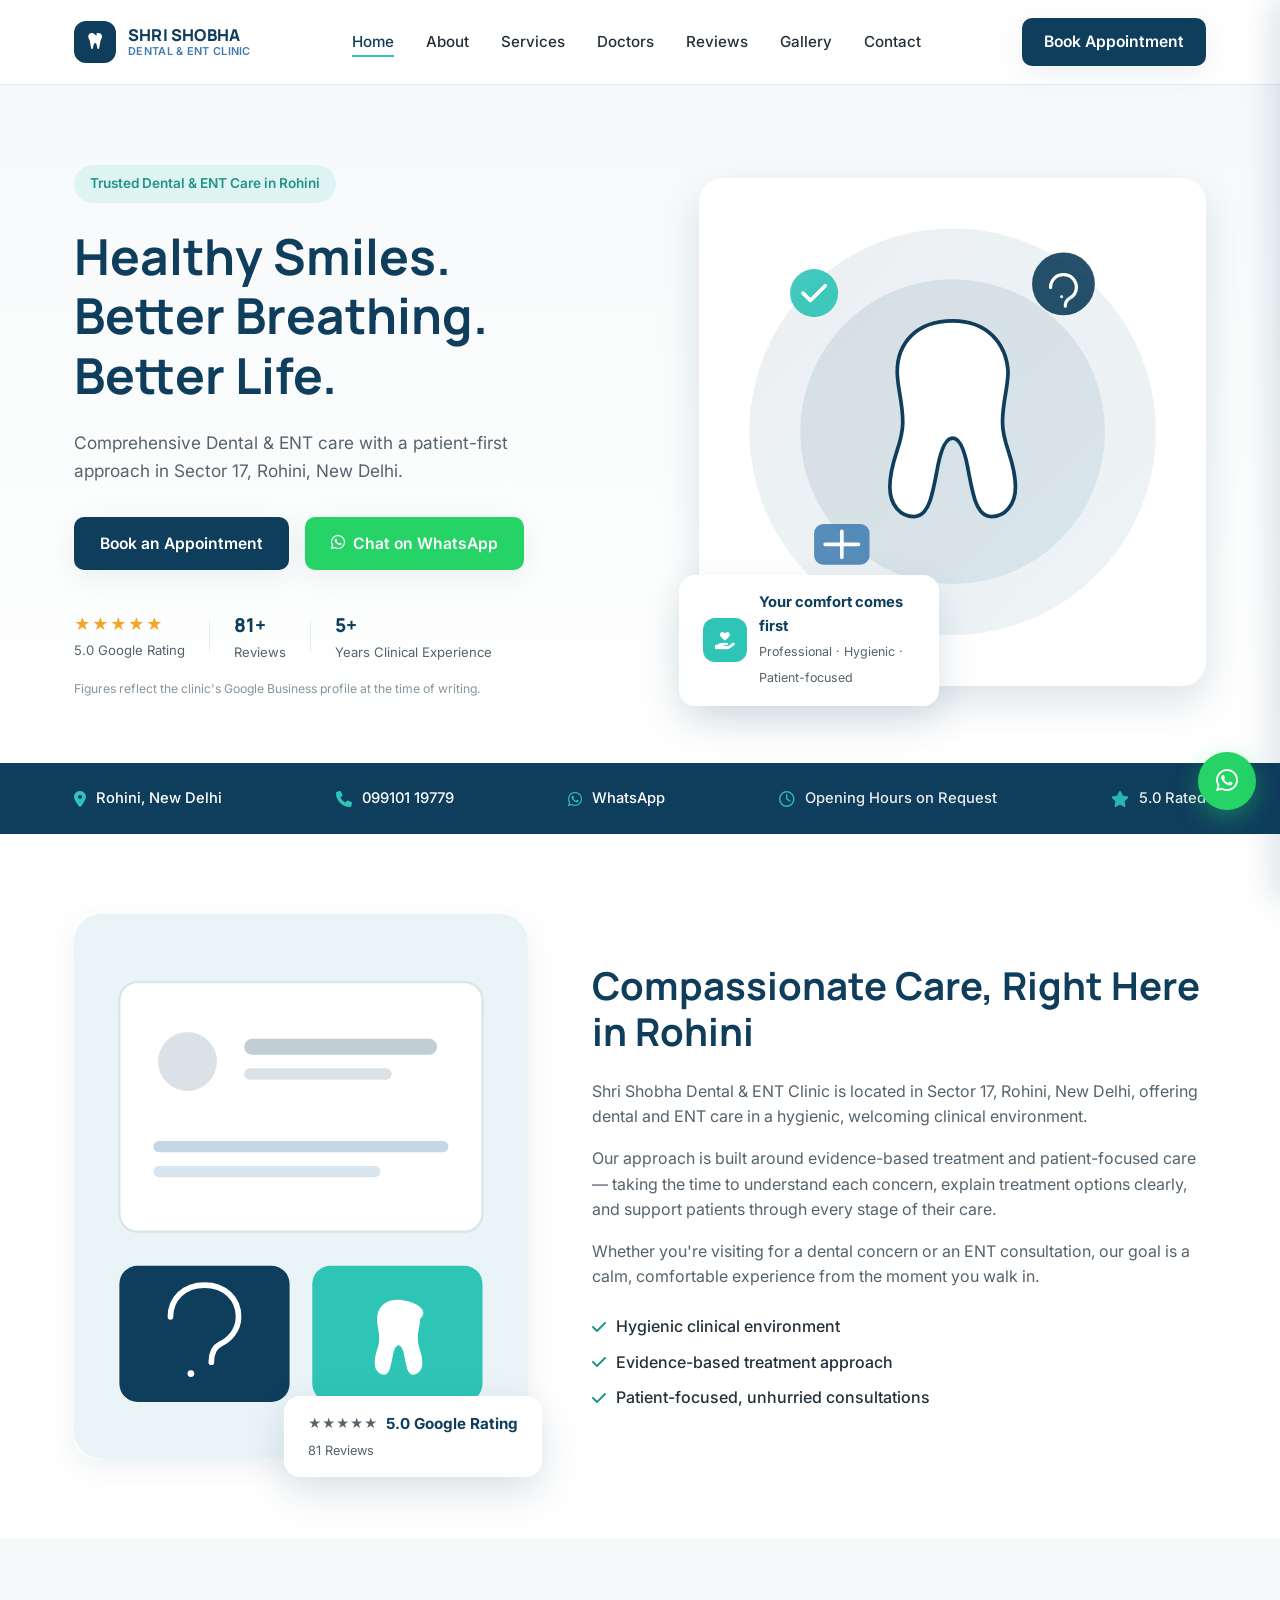
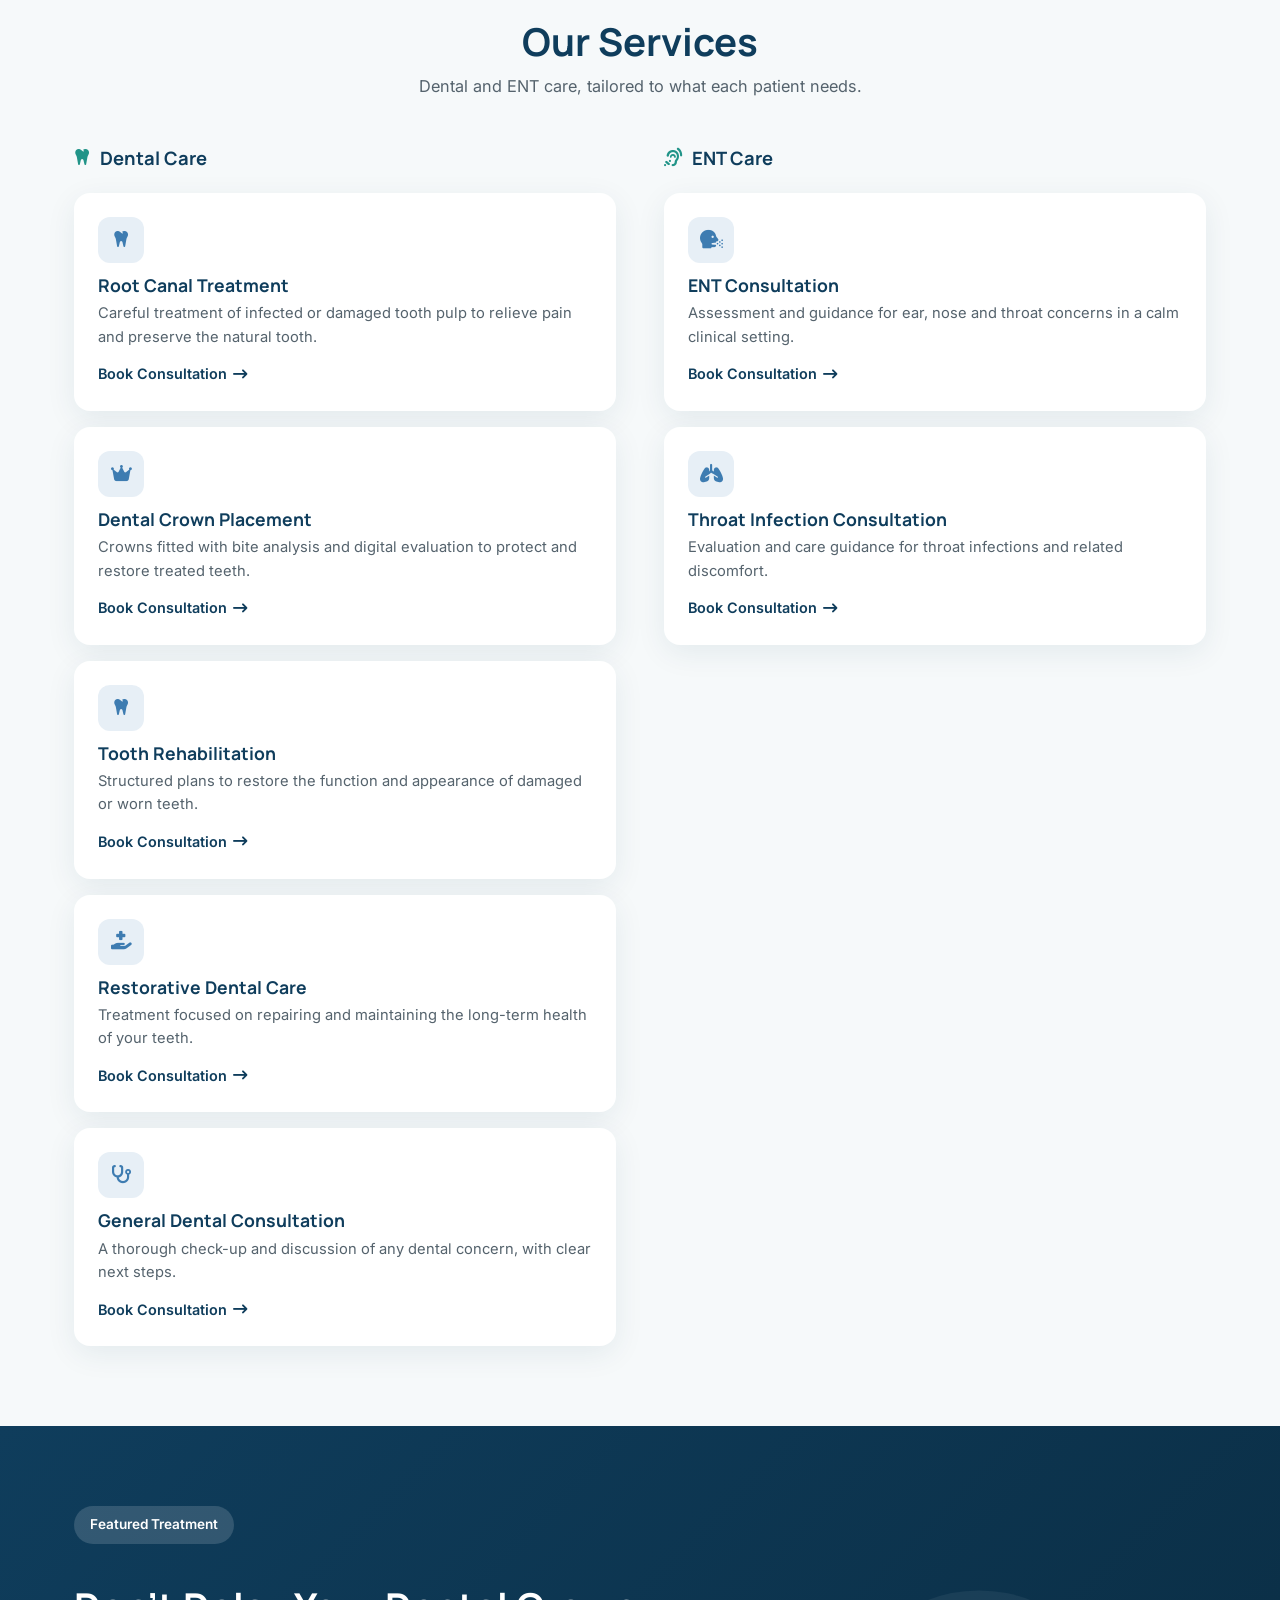
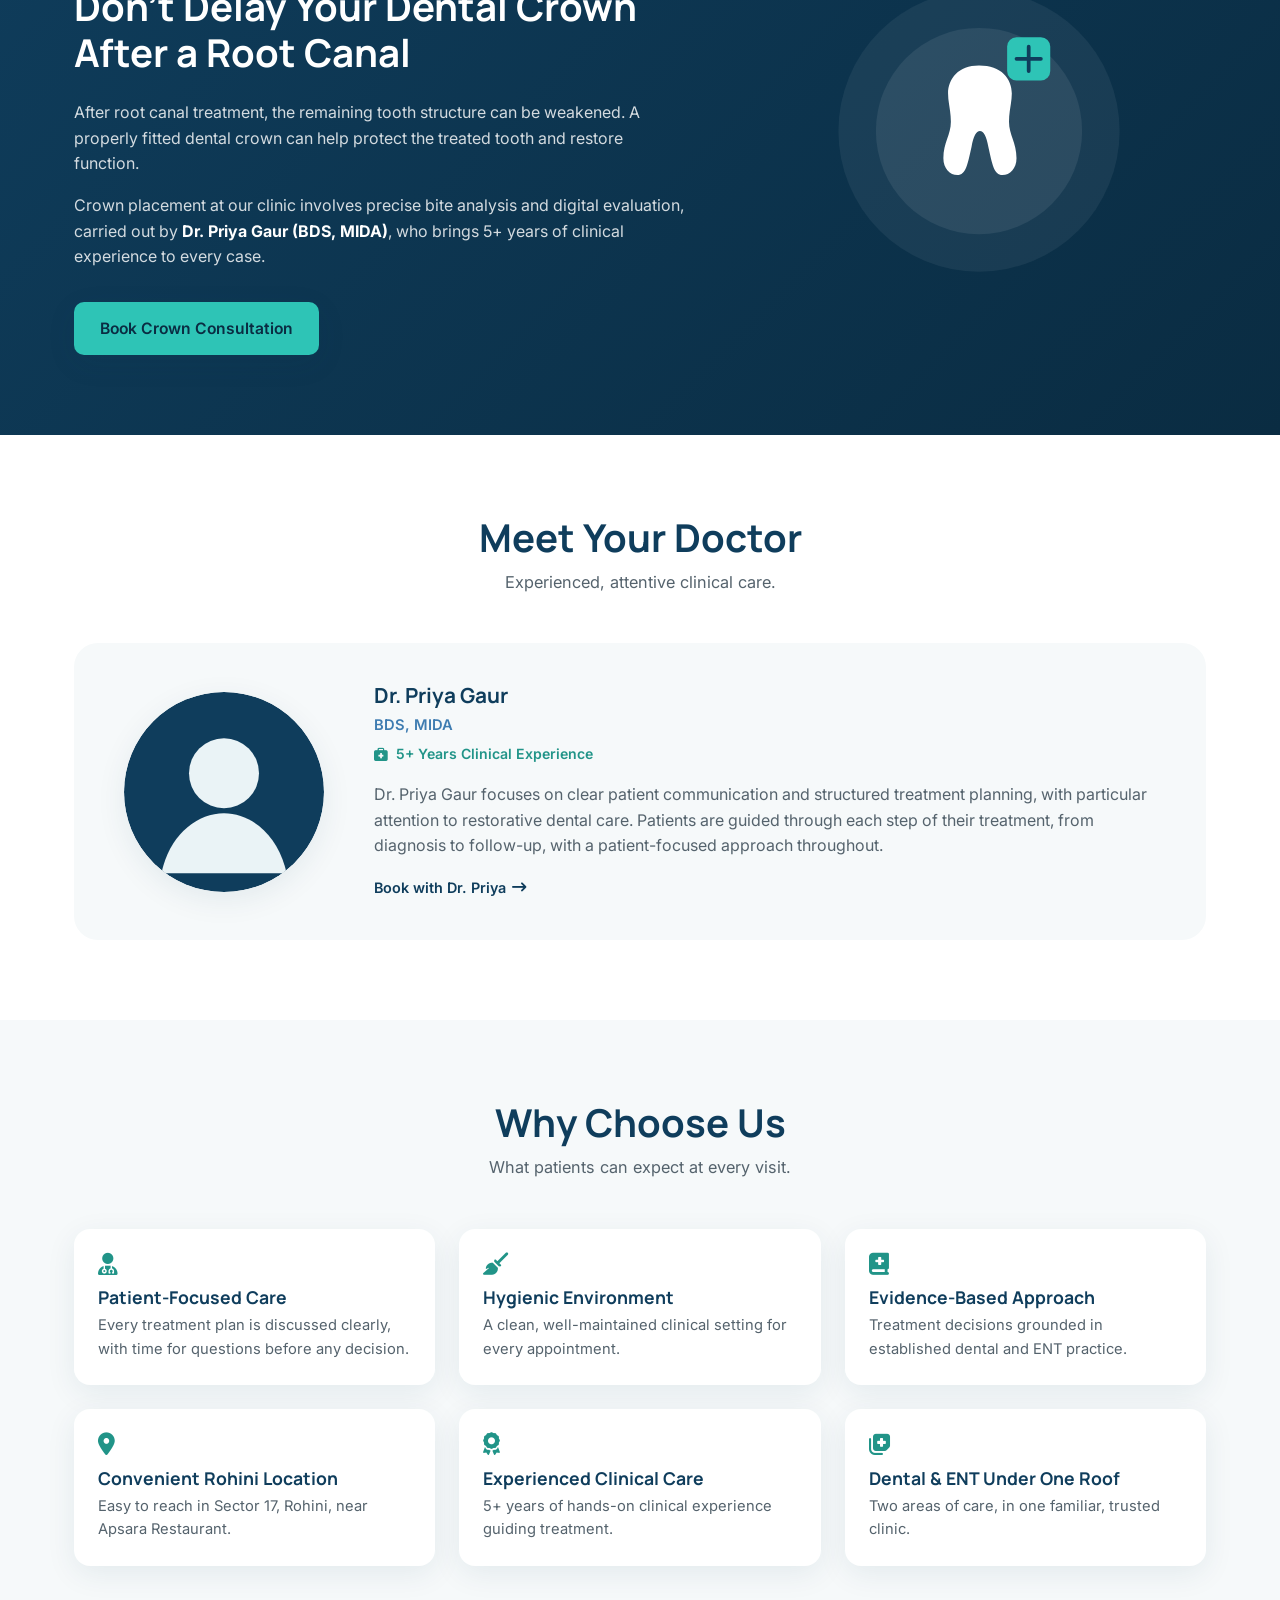
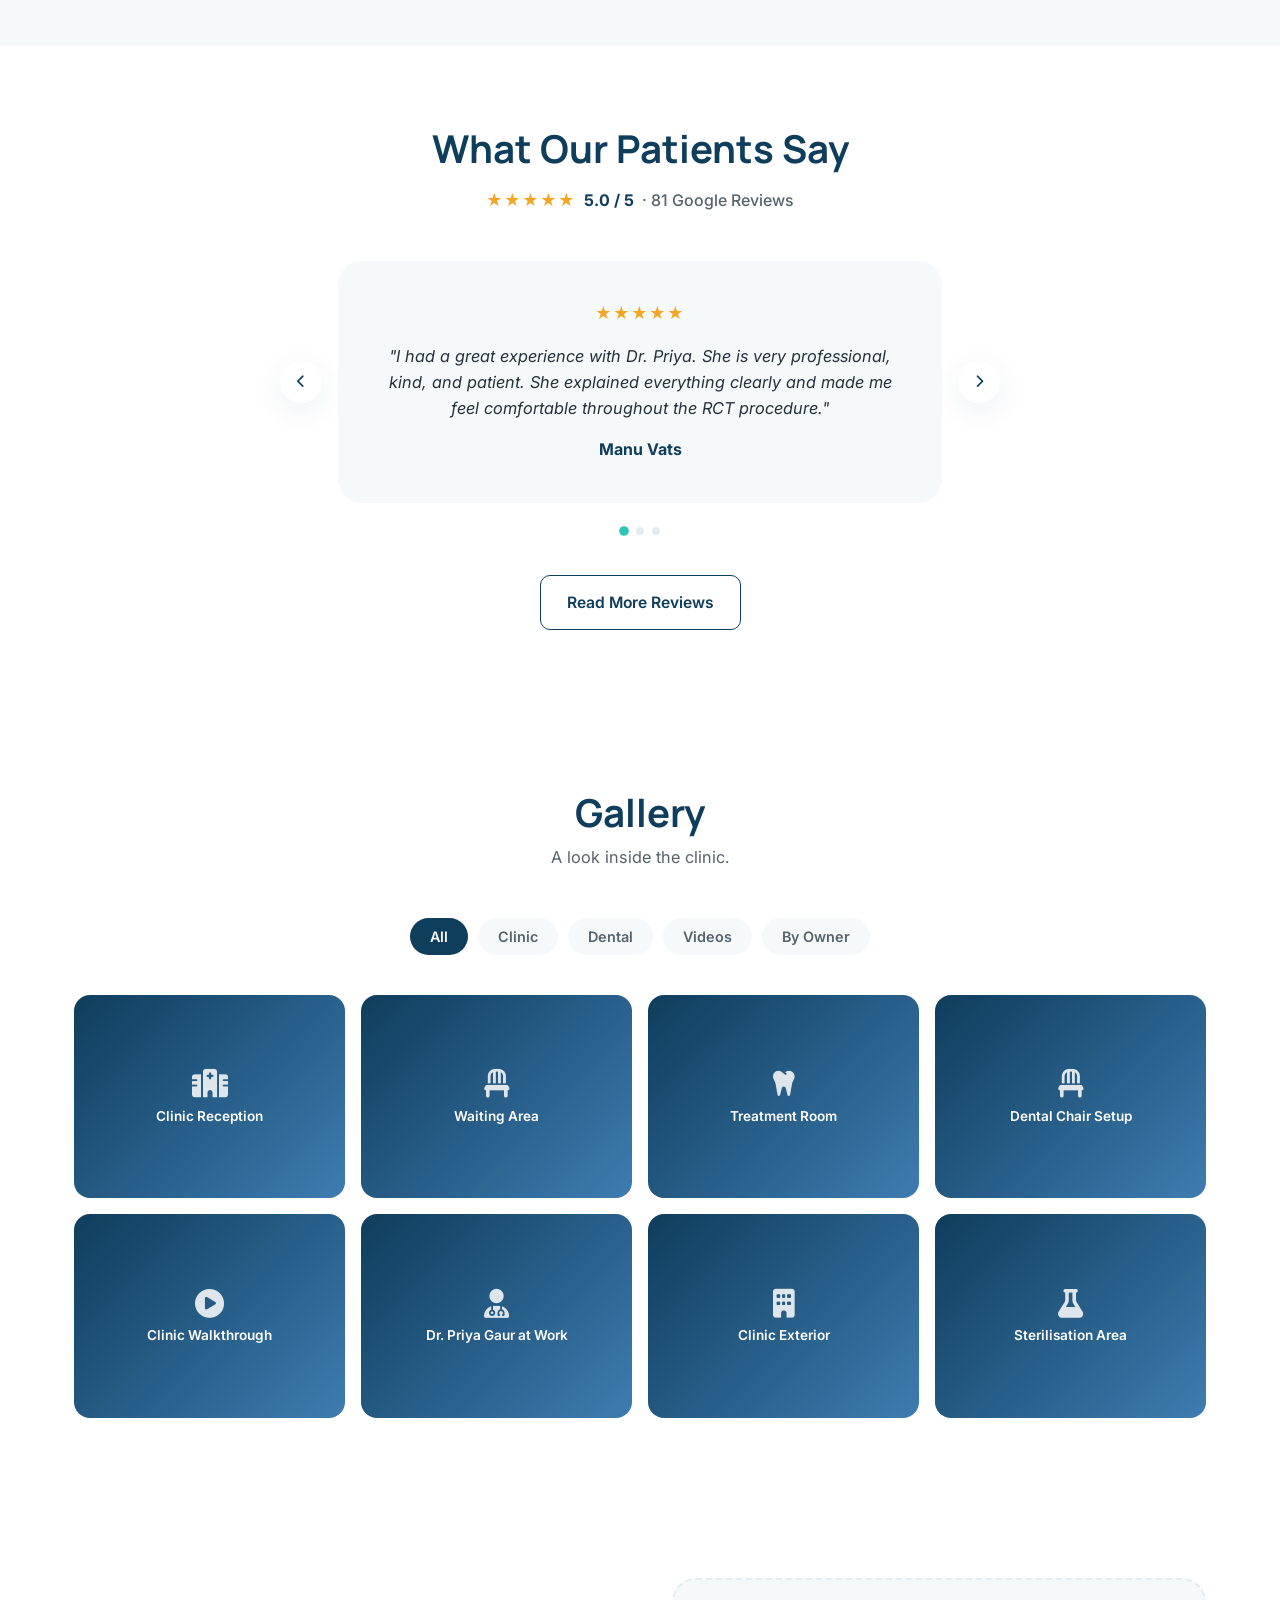
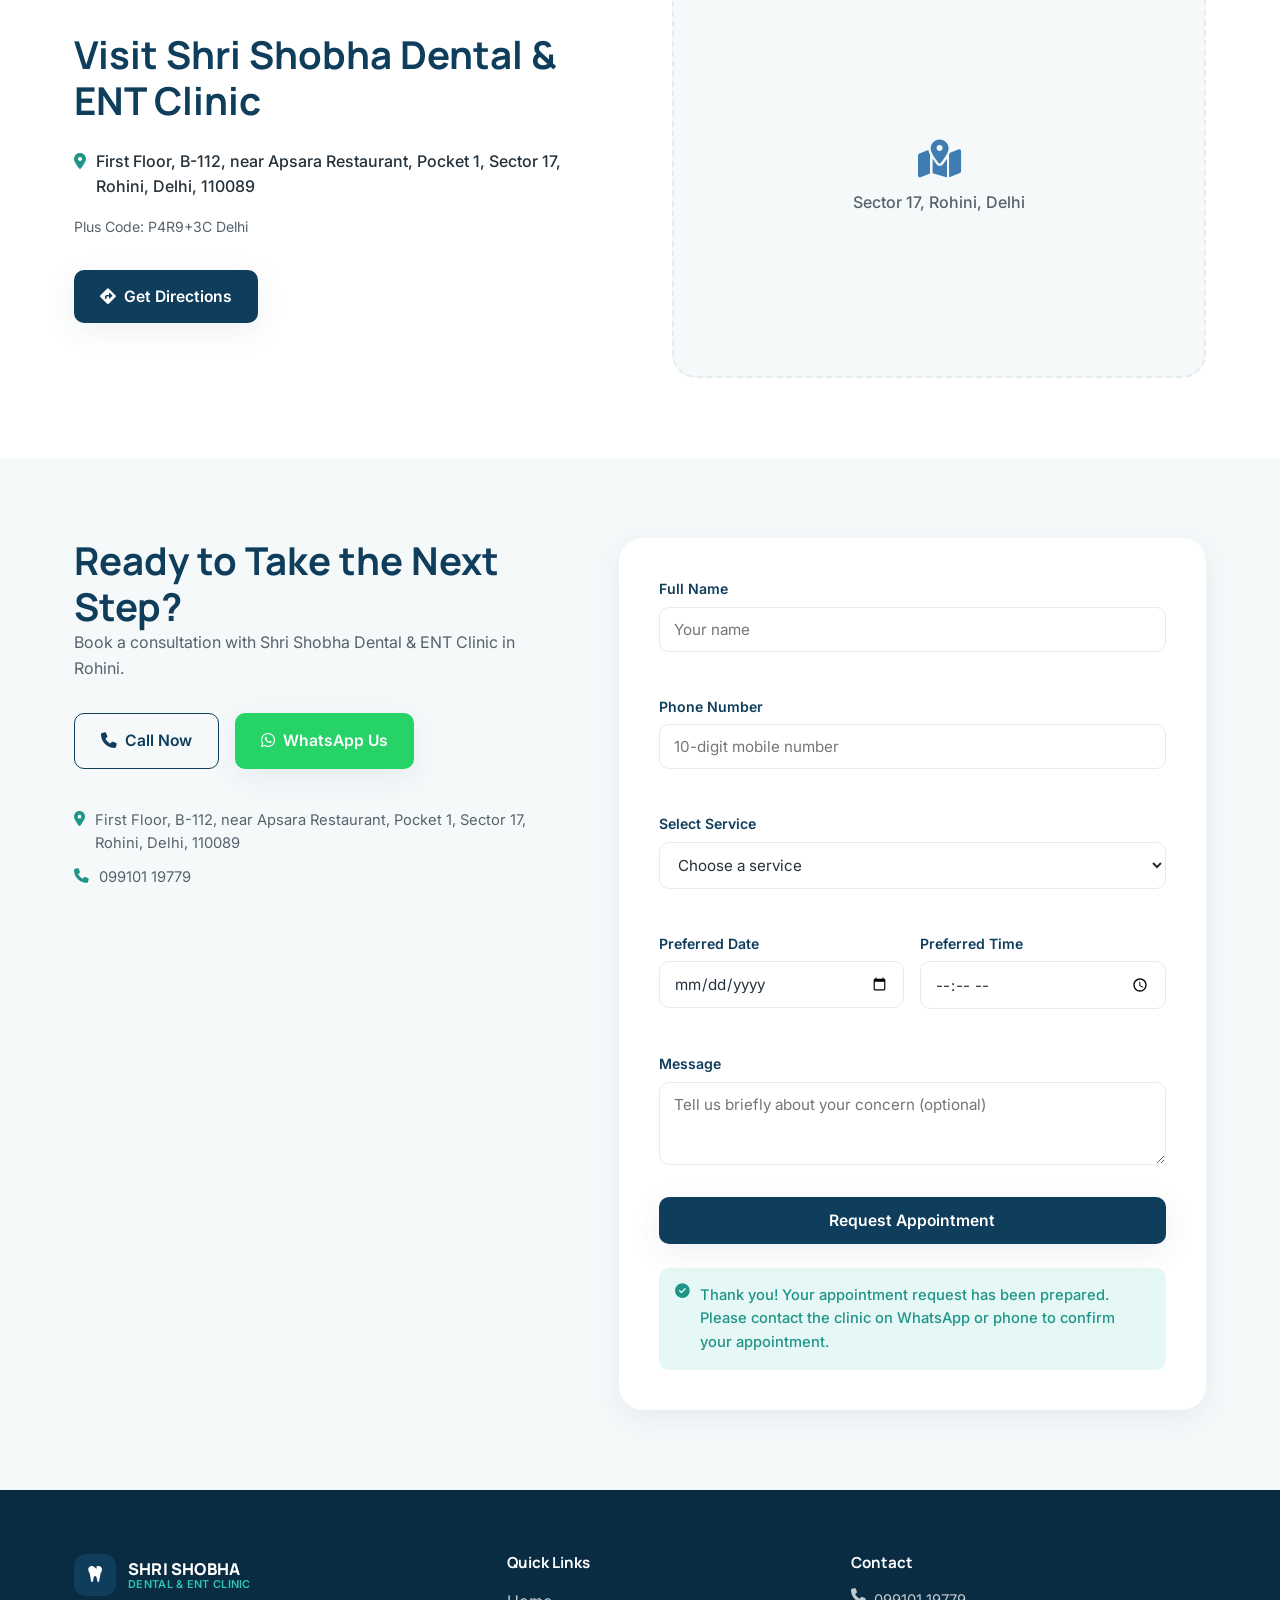
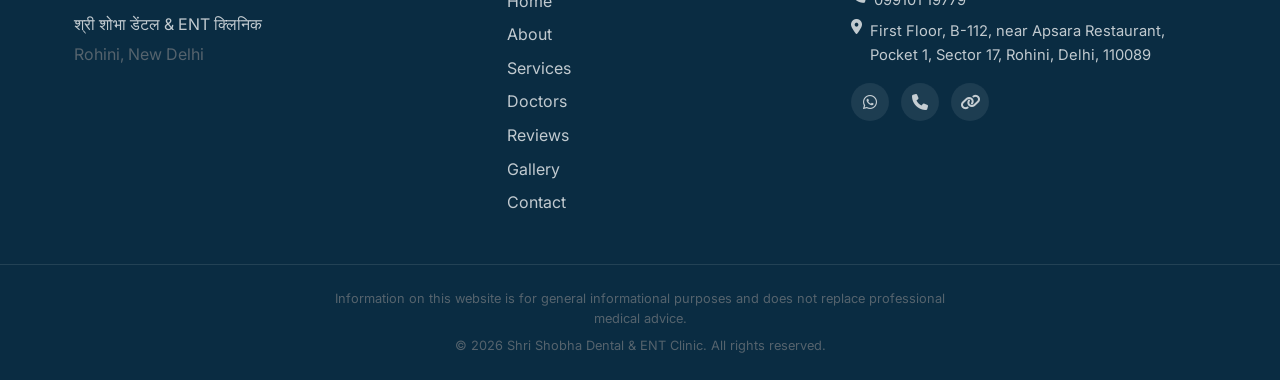
==== commit 8a7bcf2b: "new website code added" ====
--- a/index.html
+++ b/index.html
@@ -1,401 +1,683 @@
 <!DOCTYPE html>
 <html lang="en">
 <head>
-  <meta charset="UTF-8">
-  <meta name="viewport" content="width=device-width, initial-scale=1.0">
-  <title>Shri Shobha Dental & ENT Clinic | Dental & ENT Care in Rohini, Delhi</title>
-  <meta name="description" content="Shri Shobha Dental & ENT Clinic in Sector 17, Rohini, New Delhi. Dental and ENT care with a patient-focused approach. Book a consultation or contact the clinic today.">
-  <meta name="keywords" content="Shri Shobha Dental ENT Clinic, dentist Rohini, dental clinic Sector 17 Rohini, ENT clinic Rohini, root canal Rohini, dental crown Rohini">
-  <meta name="author" content="Shri Shobha Dental & ENT Clinic">
-
-  <meta property="og:title" content="Shri Shobha Dental & ENT Clinic | Rohini, Delhi">
-  <meta property="og:description" content="Dental & ENT care with a patient-focused approach in Sector 17, Rohini, New Delhi.">
-  <meta property="og:type" content="website">
-
-  <link rel="preconnect" href="https://fonts.googleapis.com">
-  <link rel="preconnect" href="https://fonts.gstatic.com" crossorigin>
-  <link href="https://fonts.googleapis.com/css2?family=DM+Sans:wght@400;500;600;700&family=Plus+Jakarta+Sans:wght@600;700;800&display=swap" rel="stylesheet">
-
-  <style>
-    /* Small inline fallback so the page still has a polished appearance while style.css loads. */
-    body { margin:0; background:#f7fbfd; }
-  </style>
-  <link rel="stylesheet" href="style.css">
-
-  <script type="application/ld+json">
-  {
-    "@context": "https://schema.org",
-    "@type": "MedicalBusiness",
-    "name": "Shri Shobha Dental & ENT Clinic",
-    "alternateName": "श्री शोभा डेंटल & ENT क्लिनिक",
-    "description": "Dental and ENT care clinic in Sector 17, Rohini, New Delhi.",
-    "telephone": "099101 19779",
-    "address": {
-      "@type": "PostalAddress",
-      "streetAddress": "First Floor, B-112, near Apsara Restaurant, Pocket 1, Sector 17, Rohini",
-      "addressLocality": "Delhi",
-      "postalCode": "110089",
-      "addressCountry": "IN"
-    },
-    "areaServed": "Rohini, New Delhi"
+<meta charset="UTF-8">
+<meta name="viewport" content="width=device-width, initial-scale=1.0">
+<title>Shri Shobha Dental & ENT Clinic | Dental & ENT Care in Rohini, Delhi</title>
+<meta name="description" content="Shri Shobha Dental & ENT Clinic in Sector 17, Rohini, New Delhi. Dental and ENT care with a patient-focused approach. Book a consultation or contact the clinic today.">
+<meta name="keywords" content="dental clinic Rohini, ENT clinic Rohini, root canal Rohini, dental crown Delhi, Dr Priya Gaur, Sector 17 Rohini dentist">
+
+<!-- Open Graph -->
+<meta property="og:title" content="Shri Shobha Dental & ENT Clinic | Rohini, New Delhi">
+<meta property="og:description" content="Dental and ENT care with a patient-focused approach in Sector 17, Rohini, New Delhi.">
+<meta property="og:type" content="website">
+<meta property="og:locale" content="en_IN">
+
+<link rel="preconnect" href="https://fonts.googleapis.com">
+<link rel="preconnect" href="https://fonts.gstatic.com" crossorigin>
+<link href="https://fonts.googleapis.com/css2?family=Manrope:wght@500;600;700;800&family=Inter:wght@400;500;600&display=swap" rel="stylesheet">
+<link rel="stylesheet" href="https://cdnjs.cloudflare.com/ajax/libs/font-awesome/6.5.1/css/all.min.css">
+
+<link rel="stylesheet" href="style.css">
+
+<script type="application/ld+json">
+{
+  "@context": "https://schema.org",
+  "@type": "Dentist",
+  "name": "Shri Shobha Dental & ENT Clinic",
+  "image": "",
+  "telephone": "+91-9910119779",
+  "address": {
+    "@type": "PostalAddress",
+    "streetAddress": "First Floor, B-112, near Apsara Restaurant, Pocket 1, Sector 17",
+    "addressLocality": "Rohini, Delhi",
+    "postalCode": "110089",
+    "addressCountry": "IN"
+  },
+  "aggregateRating": {
+    "@type": "AggregateRating",
+    "ratingValue": "5.0",
+    "reviewCount": "81"
   }
-  </script>
+}
+</script>
 </head>
-
 <body>
-  <a class="skip-link" href="#main">Skip to content</a>
-
-  <header class="site-header" id="siteHeader">
-    <div class="container nav-wrap">
-      <a class="brand" href="#home" aria-label="Shri Shobha Dental & ENT Clinic home">
-        <span class="brand-mark" aria-hidden="true">
-          <svg viewBox="0 0 48 48" role="img"><path d="M24 5c-8 0-14 5-14 13 0 5 2 8 3 12 1 4 1 10 5 10 3 0 3-6 6-6s3 6 6 6c4 0 4-6 5-10 1-4 3-7 3-12C38 10 32 5 24 5Z"/><path d="M24 13v12M18 19h12"/></svg>
-        </span>
-        <span class="brand-text">
-          <strong>SHRI SHOBHA</strong>
-          <small>DENTAL &amp; ENT CLINIC</small>
-        </span>
+
+<a class="skip-link" href="#main">Skip to content</a>
+
+<!-- ===== HEADER ===== -->
+<header class="site-header" id="siteHeader">
+  <div class="header-inner">
+    <a href="#home" class="brand">
+      <span class="brand-mark" aria-hidden="true">
+        <i class="fa-solid fa-tooth"></i>
+      </span>
+      <span class="brand-text">
+        <span class="brand-name">SHRI SHOBHA</span>
+        <span class="brand-sub">DENTAL &amp; ENT CLINIC</span>
+      </span>
+    </a>
+
+    <nav class="main-nav" id="mainNav" aria-label="Primary">
+      <ul>
+        <li><a href="#home" class="nav-link active-link">Home</a></li>
+        <li><a href="#about" class="nav-link">About</a></li>
+        <li><a href="#services" class="nav-link">Services</a></li>
+        <li><a href="#doctors" class="nav-link">Doctors</a></li>
+        <li><a href="#reviews" class="nav-link">Reviews</a></li>
+        <li><a href="#gallery" class="nav-link">Gallery</a></li>
+        <li><a href="#contact" class="nav-link">Contact</a></li>
+      </ul>
+    </nav>
+
+    <a href="#contact" class="btn btn-primary header-cta">Book Appointment</a>
+
+    <button class="hamburger" id="hamburger" aria-label="Open menu" aria-expanded="false" aria-controls="mobileDrawer">
+      <span></span><span></span><span></span>
+    </button>
+  </div>
+
+  <!-- Mobile Drawer -->
+  <div class="mobile-drawer" id="mobileDrawer">
+    <ul>
+      <li><a href="#home" class="mobile-link">Home</a></li>
+      <li><a href="#about" class="mobile-link">About</a></li>
+      <li><a href="#services" class="mobile-link">Services</a></li>
+      <li><a href="#doctors" class="mobile-link">Doctors</a></li>
+      <li><a href="#reviews" class="mobile-link">Reviews</a></li>
+      <li><a href="#gallery" class="mobile-link">Gallery</a></li>
+      <li><a href="#contact" class="mobile-link">Contact</a></li>
+    </ul>
+    <a href="#contact" class="btn btn-primary mobile-cta">Book Appointment</a>
+  </div>
+  <div class="drawer-backdrop" id="drawerBackdrop"></div>
+</header>
+
+<main id="main">
+
+  <!-- ===== HERO ===== -->
+  <section class="hero" id="home">
+    <div class="hero-inner">
+      <div class="hero-copy fade-up">
+        <span class="badge">Trusted Dental &amp; ENT Care in Rohini</span>
+        <h1>Healthy Smiles.<br>Better Breathing.<br>Better Life.</h1>
+        <p class="hero-text">Comprehensive Dental &amp; ENT care with a patient-first approach in Sector 17, Rohini, New Delhi.</p>
+
+        <div class="hero-actions">
+          <a href="#contact" class="btn btn-primary">Book an Appointment</a>
+          <a href="https://wa.me/919910119779?text=Hello%2C%20I%20saw%20your%20clinic%20profile%20on%20Google%20and%20would%20like%20to%20know%20more%20about%20the%20clinic%20details%2C%20available%20services%2C%20and%20appointment%20fees" target="_blank" rel="noopener" class="btn btn-whatsapp">
+            <i class="fa-brands fa-whatsapp"></i> Chat on WhatsApp
+          </a>
+        </div>
+
+        <div class="hero-trust">
+          <div class="trust-item">
+            <span class="stars" aria-label="5 out of 5 stars">★★★★★</span>
+            <span class="trust-label">5.0 Google Rating</span>
+          </div>
+          <div class="trust-divider" aria-hidden="true"></div>
+          <div class="trust-item">
+            <span class="trust-number">81+</span>
+            <span class="trust-label">Reviews</span>
+          </div>
+          <div class="trust-divider" aria-hidden="true"></div>
+          <div class="trust-item">
+            <span class="trust-number">5+</span>
+            <span class="trust-label">Years Clinical Experience</span>
+          </div>
+        </div>
+        <p class="trust-footnote">Figures reflect the clinic's Google Business profile at the time of writing.</p>
+      </div>
+
+      <div class="hero-visual fade-up" style="--delay:120ms">
+        <div class="hero-art" role="img" aria-label="Illustration representing dental and ENT care">
+          <svg viewBox="0 0 480 480" xmlns="http://www.w3.org/2000/svg" class="hero-svg">
+            <defs>
+              <linearGradient id="heroGrad" x1="0%" y1="0%" x2="100%" y2="100%">
+                <stop offset="0%" stop-color="#0F3D5C"/>
+                <stop offset="100%" stop-color="#1C6E8C"/>
+              </linearGradient>
+            </defs>
+            <circle cx="240" cy="240" r="220" fill="url(#heroGrad)" opacity="0.08"/>
+            <circle cx="240" cy="240" r="165" fill="url(#heroGrad)" opacity="0.10"/>
+            <g transform="translate(140,120)">
+              <path d="M100 0C60 0 40 25 40 55c0 18 6 32 6 55 0 25-14 40-14 70 0 20 12 32 26 32 16 0 20-22 26-55 4-20 9-30 16-30s12 10 16 30c6 33 10 55 26 55 14 0 26-12 26-32 0-30-14-45-14-70 0-23 6-37 6-55C158 25 138 0 100 0z" fill="#ffffff" stroke="#0F3D5C" stroke-width="4"/>
+            </g>
+            <g transform="translate(60,60)">
+              <circle cx="30" cy="30" r="26" fill="#2EC4B6" opacity="0.9"/>
+              <path d="M18 30l8 8 16-16" stroke="#ffffff" stroke-width="4" fill="none" stroke-linecap="round" stroke-linejoin="round"/>
+            </g>
+            <g transform="translate(360,80)">
+              <circle cx="0" cy="0" r="34" fill="#0F3D5C" opacity="0.9"/>
+              <path d="M-14 4c0-8 6-14 14-14s14 6 14 14c0 6-4 10-8 12-3 2-4 4-4 8" stroke="#ffffff" stroke-width="3.5" fill="none" stroke-linecap="round"/>
+              <circle cx="-2" cy="14" r="1.6" fill="#ffffff"/>
+            </g>
+            <g transform="translate(90,340)">
+              <rect x="0" y="0" width="60" height="44" rx="10" fill="#3E7CB1" opacity="0.85"/>
+              <path d="M12 22h36M30 8v28" stroke="#ffffff" stroke-width="4" stroke-linecap="round"/>
+            </g>
+          </svg>
+        </div>
+
+        <div class="floating-card">
+          <div class="floating-card-icon"><i class="fa-solid fa-hand-holding-heart"></i></div>
+          <div>
+            <strong>Your comfort comes first</strong>
+            <span>Professional &middot; Hygienic &middot; Patient-focused</span>
+          </div>
+        </div>
+      </div>
+    </div>
+  </section>
+
+  <!-- ===== QUICK CONTACT BAR ===== -->
+  <section class="quick-contact" aria-label="Quick contact information">
+    <div class="quick-contact-inner">
+      <a href="https://www.google.com/maps/search/?api=1&query=Shri+Shobha+Dental+%26+ENT+Clinic+Sector+17+Rohini+Delhi" target="_blank" rel="noopener" class="qc-item">
+        <i class="fa-solid fa-location-dot"></i>
+        <span>Rohini, New Delhi</span>
       </a>
-
-      <nav class="desktop-nav" aria-label="Primary navigation">
-        <a href="#home">Home</a>
-        <a href="#about">About</a>
-        <a href="#services">Services</a>
-        <a href="#doctors">Doctors</a>
-        <a href="#reviews">Reviews</a>
-        <a href="#gallery">Gallery</a>
-        <a href="#contact">Contact</a>
-      </nav>
-
-      <a class="btn btn-primary nav-cta" href="#contact">Book Appointment</a>
-
-      <button class="menu-toggle" id="menuToggle" type="button" aria-label="Open menu" aria-expanded="false" aria-controls="mobileMenu">
-        <span></span><span></span><span></span>
-      </button>
-    </div>
-
-    <div class="mobile-menu" id="mobileMenu" aria-hidden="true">
-      <a href="#home">Home</a>
-      <a href="#about">About</a>
-      <a href="#services">Services</a>
-      <a href="#doctors">Doctors</a>
-      <a href="#reviews">Reviews</a>
-      <a href="#gallery">Gallery</a>
-      <a href="#contact">Contact</a>
-      <a class="btn btn-primary" href="#contact">Book Appointment</a>
-    </div>
-  </header>
-
-  <main id="main">
-    <section class="hero section" id="home">
-      <div class="hero-orb orb-one"></div>
-      <div class="hero-orb orb-two"></div>
-      <div class="container hero-grid">
-        <div class="hero-copy reveal">
-          <div class="eyebrow"><span class="eyebrow-dot"></span> Trusted Dental &amp; ENT Care in Rohini</div>
-          <h1>Healthy Smiles.<br><span>Better Breathing.</span><br>Better Life.</h1>
-          <p class="hero-lead">Comprehensive Dental &amp; ENT care with a patient-first approach in Sector 17, Rohini, New Delhi.</p>
-
-          <div class="hero-actions">
-            <a class="btn btn-primary btn-lg" href="#contact">Book an Appointment <span aria-hidden="true">→</span></a>
-            <a class="btn btn-whatsapp btn-lg" href="https://wa.me/919910119779?text=Hello%2C%20I%20saw%20your%20clinic%20profile%20on%20Google%20and%20would%20like%20to%20know%20more%20about%20the%20clinic%20details%2C%20available%20services%2C%20and%20appointment%20fees" target="_blank" rel="noopener">Chat on WhatsApp</a>
-          </div>
-
-          <div class="trust-row">
-            <div class="trust-rating"><span class="stars">★★★★★</span><strong>5.0</strong><small>Google Rating</small></div>
-            <div class="trust-divider"></div>
-            <div class="trust-stat"><strong>81+</strong><small>Reviews</small></div>
-            <div class="trust-divider"></div>
-            <div class="trust-stat"><strong>5+</strong><small>Years Clinical Experience</small></div>
-          </div>
-          <p class="profile-note">Figures shown above are based on the provided clinic profile.</p>
-        </div>
-
-        <div class="hero-visual reveal">
-          <div class="visual-card">
-            <div class="visual-top">
-              <span class="mini-pill">Dental + ENT</span>
-              <span class="status-dot"><i></i> Patient-first care</span>
-            </div>
-            <div class="medical-art" aria-label="Illustrated dental and ENT healthcare composition">
-              <div class="art-circle"></div>
-              <div class="tooth-art">
-                <svg viewBox="0 0 180 210" aria-hidden="true">
-                  <path d="M90 15C55 15 25 37 25 75c0 24 11 39 17 57 7 20 6 51 25 51 15 0 13-40 23-40s8 40 23 40c19 0 18-31 25-51 6-18 17-33 17-57 0-38-30-60-65-60Z"/>
-                  <path class="tooth-shine" d="M70 42c-11 7-18 19-19 33"/>
-                </svg>
-              </div>
-              <div class="ear-art">
-                <svg viewBox="0 0 100 130" aria-hidden="true">
-                  <path d="M57 15C31 15 16 33 16 58c0 23 15 30 18 44 3 11 10 16 20 12 8-3 9-11 6-18-4-8-12-9-12-20 0-9 5-16 14-16 10 0 17 7 17 20 0 21-15 28-16 38"/>
-                </svg>
-              </div>
-              <div class="cross-badge">+</div>
-              <div class="sparkle sparkle-a">✦</div>
-              <div class="sparkle sparkle-b">✦</div>
-            </div>
-            <div class="visual-bottom">
-              <div>
-                <span class="small-label">Care that starts with listening</span>
-                <strong>Comfort • Hygiene • Clarity</strong>
-              </div>
-              <div class="round-arrow">↗</div>
-            </div>
-          </div>
-
-          <div class="floating-card">
-            <div class="float-icon">✓</div>
-            <div><strong>Your comfort comes first</strong><span>Professional • Hygienic • Patient-focused</span></div>
-          </div>
-        </div>
-      </div>
-    </section>
-
-    <section class="quick-contact" aria-label="Quick clinic information">
-      <div class="container quick-grid">
-        <a href="https://www.google.com/maps/search/?api=1&query=First+Floor+B-112+near+Apsara+Restaurant+Pocket+1+Sector+17+Rohini+Delhi+110089" target="_blank" rel="noopener" class="quick-item">
-          <span class="quick-icon">⌖</span><span><small>Location</small><strong>Rohini, New Delhi</strong></span>
-        </a>
-        <a href="tel:09910119779" class="quick-item">
-          <span class="quick-icon">☎</span><span><small>Call the clinic</small><strong>099101 19779</strong></span>
-        </a>
-        <a href="https://wa.me/919910119779" target="_blank" rel="noopener" class="quick-item">
-          <span class="quick-icon">◉</span><span><small>Message us</small><strong>WhatsApp</strong></span>
-        </a>
-        <div class="quick-item">
-          <span class="quick-icon">◷</span><span><small>Hours</small><strong>Contact clinic for timings</strong></span>
-        </div>
-        <div class="quick-item rating-quick">
-          <span class="quick-icon">★</span><span><small>Google rating</small><strong>5.0 Rated</strong></span>
-        </div>
-      </div>
-    </section>
-
-    <section class="section about" id="about">
-      <div class="container split-grid">
-        <div class="about-visual reveal">
-          <div class="clinic-placeholder">
-            <div class="placeholder-window"></div>
-            <div class="placeholder-chair"></div>
-            <div class="placeholder-light"></div>
-            <span>Clinic image placeholder</span>
-          </div>
-          <div class="rating-card">
+      <a href="tel:09910119779" class="qc-item">
+        <i class="fa-solid fa-phone"></i>
+        <span>099101 19779</span>
+      </a>
+      <a href="https://wa.me/919910119779" target="_blank" rel="noopener" class="qc-item">
+        <i class="fa-brands fa-whatsapp"></i>
+        <span>WhatsApp</span>
+      </a>
+      <span class="qc-item qc-static">
+        <i class="fa-regular fa-clock"></i>
+        <span>Opening Hours on Request</span>
+      </span>
+      <span class="qc-item qc-static">
+        <i class="fa-solid fa-star"></i>
+        <span>5.0 Rated</span>
+      </span>
+    </div>
+  </section>
+
+  <!-- ===== ABOUT ===== -->
+  <section class="about" id="about">
+    <div class="section-inner about-grid">
+      <div class="about-visual fade-up">
+        <div class="about-image">
+          <svg viewBox="0 0 400 480" xmlns="http://www.w3.org/2000/svg">
+            <rect width="400" height="480" rx="24" fill="#EAF3F6"/>
+            <rect x="40" y="60" width="320" height="220" rx="16" fill="#ffffff" stroke="#D7E6EA" stroke-width="2"/>
+            <circle cx="100" cy="130" r="26" fill="#0F3D5C" opacity="0.15"/>
+            <rect x="150" y="110" width="170" height="14" rx="7" fill="#0F3D5C" opacity="0.25"/>
+            <rect x="150" y="136" width="130" height="10" rx="5" fill="#0F3D5C" opacity="0.15"/>
+            <rect x="70" y="200" width="260" height="10" rx="5" fill="#3E7CB1" opacity="0.3"/>
+            <rect x="70" y="222" width="200" height="10" rx="5" fill="#3E7CB1" opacity="0.2"/>
+            <rect x="40" y="310" width="150" height="120" rx="16" fill="#0F3D5C"/>
+            <path d="M85 355c0-16 12-28 30-28s30 12 30 28c0 12-8 20-16 24-6 3-8 8-8 16" stroke="#ffffff" stroke-width="5" fill="none" stroke-linecap="round"/>
+            <circle cx="103" cy="405" r="3" fill="#ffffff"/>
+            <rect x="210" y="310" width="150" height="120" rx="16" fill="#2EC4B6"/>
+            <g transform="translate(255,340)">
+              <path d="M30 0C18 0 12 8 12 17c0 6 2 10 2 17 0 8-4 12-4 22 0 6 4 10 8 10 5 0 6-7 8-17 1-6 3-9 5-9s4 3 5 9c2 10 3 17 8 17 4 0 8-4 8-10 0-10-4-14-4-22 0-7 2-11 2-17C60 8 42 0 30 0z" fill="#ffffff"/>
+            </g>
+          </svg>
+        </div>
+        <div class="trust-card">
+          <div class="trust-card-rating">
             <span class="stars">★★★★★</span>
             <strong>5.0 Google Rating</strong>
-            <span>81 Reviews</span>
-          </div>
-        </div>
-        <div class="about-copy reveal">
-          <div class="eyebrow">About the clinic</div>
-          <h2>Compassionate Care, <span>Right Here in Rohini</span></h2>
-          <p>Shri Shobha Dental &amp; ENT Clinic serves patients in Sector 17, Rohini, New Delhi with Dental and ENT care centered around clear communication and patient comfort.</p>
-          <p>The clinic's approach emphasizes a hygienic clinical environment, evidence-based treatment, and patient-focused care—helping patients understand their options and take the next step with confidence.</p>
-          <div class="check-list">
-            <div><span>✓</span> Dental &amp; ENT care in one local clinic</div>
-            <div><span>✓</span> Hygienic clinical environment</div>
-            <div><span>✓</span> Evidence-based treatment approach</div>
-            <div><span>✓</span> Patient-focused communication</div>
-          </div>
-          <a class="text-link" href="#services">Explore our services <span>→</span></a>
-        </div>
-      </div>
-    </section>
-
-    <section class="section section-soft" id="services">
-      <div class="container">
-        <div class="section-heading reveal">
-          <div><div class="eyebrow">Care options</div><h2>Dental &amp; ENT Services</h2></div>
-          <p>Clear, focused consultations and care options based on the services provided by the clinic profile.</p>
-        </div>
-        <div class="service-grid">
-          <article class="service-card reveal">
-            <div class="service-icon">◒</div><div class="service-tag">Dental Care</div><h3>Root Canal Treatment</h3>
-            <p>Consultation and structured care for teeth requiring root canal treatment.</p><a href="#contact">Book Consultation <span>→</span></a>
+          </div>
+          <span>81 Reviews</span>
+        </div>
+      </div>
+
+      <div class="about-copy fade-up" style="--delay:100ms">
+        <h2>Compassionate Care, Right Here in Rohini</h2>
+        <p>Shri Shobha Dental &amp; ENT Clinic is located in Sector 17, Rohini, New Delhi, offering dental and ENT care in a hygienic, welcoming clinical environment.</p>
+        <p>Our approach is built around evidence-based treatment and patient-focused care &mdash; taking the time to understand each concern, explain treatment options clearly, and support patients through every stage of their care.</p>
+        <p>Whether you're visiting for a dental concern or an ENT consultation, our goal is a calm, comfortable experience from the moment you walk in.</p>
+        <ul class="about-points">
+          <li><i class="fa-solid fa-check"></i> Hygienic clinical environment</li>
+          <li><i class="fa-solid fa-check"></i> Evidence-based treatment approach</li>
+          <li><i class="fa-solid fa-check"></i> Patient-focused, unhurried consultations</li>
+        </ul>
+      </div>
+    </div>
+  </section>
+
+  <!-- ===== SERVICES ===== -->
+  <section class="services" id="services">
+    <div class="section-inner">
+      <div class="section-heading fade-up">
+        <h2>Our Services</h2>
+        <p>Dental and ENT care, tailored to what each patient needs.</p>
+      </div>
+
+      <div class="services-columns">
+        <div class="services-column fade-up">
+          <h3 class="services-column-title"><i class="fa-solid fa-tooth"></i> Dental Care</h3>
+          <div class="service-card-list">
+
+            <div class="service-card">
+              <div class="service-icon"><i class="fa-solid fa-tooth"></i></div>
+              <h4>Root Canal Treatment</h4>
+              <p>Careful treatment of infected or damaged tooth pulp to relieve pain and preserve the natural tooth.</p>
+              <a href="#contact" class="service-link">Book Consultation <i class="fa-solid fa-arrow-right-long"></i></a>
+            </div>
+
+            <div class="service-card">
+              <div class="service-icon"><i class="fa-solid fa-crown"></i></div>
+              <h4>Dental Crown Placement</h4>
+              <p>Crowns fitted with bite analysis and digital evaluation to protect and restore treated teeth.</p>
+              <a href="#contact" class="service-link">Book Consultation <i class="fa-solid fa-arrow-right-long"></i></a>
+            </div>
+
+            <div class="service-card">
+              <div class="service-icon"><i class="fa-solid fa-tooth"></i></div>
+              <h4>Tooth Rehabilitation</h4>
+              <p>Structured plans to restore the function and appearance of damaged or worn teeth.</p>
+              <a href="#contact" class="service-link">Book Consultation <i class="fa-solid fa-arrow-right-long"></i></a>
+            </div>
+
+            <div class="service-card">
+              <div class="service-icon"><i class="fa-solid fa-hand-holding-medical"></i></div>
+              <h4>Restorative Dental Care</h4>
+              <p>Treatment focused on repairing and maintaining the long-term health of your teeth.</p>
+              <a href="#contact" class="service-link">Book Consultation <i class="fa-solid fa-arrow-right-long"></i></a>
+            </div>
+
+            <div class="service-card">
+              <div class="service-icon"><i class="fa-solid fa-stethoscope"></i></div>
+              <h4>General Dental Consultation</h4>
+              <p>A thorough check-up and discussion of any dental concern, with clear next steps.</p>
+              <a href="#contact" class="service-link">Book Consultation <i class="fa-solid fa-arrow-right-long"></i></a>
+            </div>
+
+          </div>
+        </div>
+
+        <div class="services-column fade-up" style="--delay:100ms">
+          <h3 class="services-column-title"><i class="fa-solid fa-ear-listen"></i> ENT Care</h3>
+          <div class="service-card-list">
+
+            <div class="service-card">
+              <div class="service-icon"><i class="fa-solid fa-head-side-cough"></i></div>
+              <h4>ENT Consultation</h4>
+              <p>Assessment and guidance for ear, nose and throat concerns in a calm clinical setting.</p>
+              <a href="#contact" class="service-link">Book Consultation <i class="fa-solid fa-arrow-right-long"></i></a>
+            </div>
+
+            <div class="service-card">
+              <div class="service-icon"><i class="fa-solid fa-lungs"></i></div>
+              <h4>Throat Infection Consultation</h4>
+              <p>Evaluation and care guidance for throat infections and related discomfort.</p>
+              <a href="#contact" class="service-link">Book Consultation <i class="fa-solid fa-arrow-right-long"></i></a>
+            </div>
+
+          </div>
+        </div>
+      </div>
+    </div>
+  </section>
+
+  <!-- ===== FEATURED TREATMENT ===== -->
+  <section class="featured-treatment">
+    <div class="section-inner featured-grid">
+      <div class="featured-copy fade-up">
+        <span class="badge badge-light">Featured Treatment</span>
+        <h2>Don't Delay Your Dental Crown After a Root Canal</h2>
+        <p>After root canal treatment, the remaining tooth structure can be weakened. A properly fitted dental crown can help protect the treated tooth and restore function.</p>
+        <p>Crown placement at our clinic involves precise bite analysis and digital evaluation, carried out by <strong>Dr. Priya Gaur (BDS, MIDA)</strong>, who brings 5+ years of clinical experience to every case.</p>
+        <a href="#contact" class="btn btn-accent">Book Crown Consultation</a>
+      </div>
+      <div class="featured-visual fade-up" style="--delay:100ms">
+        <svg viewBox="0 0 320 320" xmlns="http://www.w3.org/2000/svg">
+          <circle cx="160" cy="160" r="150" fill="#ffffff" opacity="0.06"/>
+          <circle cx="160" cy="160" r="110" fill="#ffffff" opacity="0.08"/>
+          <g transform="translate(105,90)">
+            <path d="M55 0C33 0 22 14 22 30c0 10 3 18 3 30 0 14-8 22-8 39 0 11 7 18 15 18 9 0 11-12 15-30 2-11 5-17 9-17s7 6 9 17c4 18 6 30 15 30 8 0 15-7 15-18 0-17-8-25-8-39 0-12 3-20 3-30C90 14 79 0 55 0z" fill="#ffffff"/>
+          </g>
+          <g transform="translate(190,60)">
+            <rect x="0" y="0" width="46" height="46" rx="10" fill="#2EC4B6"/>
+            <path d="M10 23h26M23 10v26" stroke="#0F3D5C" stroke-width="4" stroke-linecap="round"/>
+          </g>
+        </svg>
+      </div>
+    </div>
+  </section>
+
+  <!-- ===== DOCTORS ===== -->
+  <section class="doctors" id="doctors">
+    <div class="section-inner">
+      <div class="section-heading fade-up">
+        <h2>Meet Your Doctor</h2>
+        <p>Experienced, attentive clinical care.</p>
+      </div>
+
+      <div class="doctor-card fade-up">
+        <div class="doctor-avatar">
+          <svg viewBox="0 0 160 160" xmlns="http://www.w3.org/2000/svg">
+            <circle cx="80" cy="80" r="80" fill="#0F3D5C"/>
+            <circle cx="80" cy="65" r="28" fill="#EAF3F6"/>
+            <path d="M30 145c6-30 28-48 50-48s44 18 50 48" fill="#EAF3F6"/>
+          </svg>
+        </div>
+        <div class="doctor-info">
+          <h3>Dr. Priya Gaur</h3>
+          <span class="doctor-credentials">BDS, MIDA</span>
+          <span class="doctor-experience"><i class="fa-solid fa-briefcase-medical"></i> 5+ Years Clinical Experience</span>
+          <p>Dr. Priya Gaur focuses on clear patient communication and structured treatment planning, with particular attention to restorative dental care. Patients are guided through each step of their treatment, from diagnosis to follow-up, with a patient-focused approach throughout.</p>
+          <a href="#contact" class="service-link">Book with Dr. Priya <i class="fa-solid fa-arrow-right-long"></i></a>
+        </div>
+      </div>
+    </div>
+  </section>
+
+  <!-- ===== WHY CHOOSE US ===== -->
+  <section class="why-us">
+    <div class="section-inner">
+      <div class="section-heading fade-up">
+        <h2>Why Choose Us</h2>
+        <p>What patients can expect at every visit.</p>
+      </div>
+      <div class="why-grid">
+        <div class="why-card fade-up">
+          <i class="fa-solid fa-user-doctor"></i>
+          <h4>Patient-Focused Care</h4>
+          <p>Every treatment plan is discussed clearly, with time for questions before any decision.</p>
+        </div>
+        <div class="why-card fade-up" style="--delay:60ms">
+          <i class="fa-solid fa-broom"></i>
+          <h4>Hygienic Environment</h4>
+          <p>A clean, well-maintained clinical setting for every appointment.</p>
+        </div>
+        <div class="why-card fade-up" style="--delay:120ms">
+          <i class="fa-solid fa-book-medical"></i>
+          <h4>Evidence-Based Approach</h4>
+          <p>Treatment decisions grounded in established dental and ENT practice.</p>
+        </div>
+        <div class="why-card fade-up" style="--delay:180ms">
+          <i class="fa-solid fa-location-dot"></i>
+          <h4>Convenient Rohini Location</h4>
+          <p>Easy to reach in Sector 17, Rohini, near Apsara Restaurant.</p>
+        </div>
+        <div class="why-card fade-up" style="--delay:240ms">
+          <i class="fa-solid fa-award"></i>
+          <h4>Experienced Clinical Care</h4>
+          <p>5+ years of hands-on clinical experience guiding treatment.</p>
+        </div>
+        <div class="why-card fade-up" style="--delay:300ms">
+          <i class="fa-solid fa-notes-medical"></i>
+          <h4>Dental &amp; ENT Under One Roof</h4>
+          <p>Two areas of care, in one familiar, trusted clinic.</p>
+        </div>
+      </div>
+    </div>
+  </section>
+
+  <!-- ===== REVIEWS ===== -->
+  <section class="reviews" id="reviews">
+    <div class="section-inner">
+      <div class="section-heading fade-up">
+        <h2>What Our Patients Say</h2>
+        <div class="reviews-score">
+          <span class="stars">★★★★★</span>
+          <strong>5.0 / 5</strong>
+          <span>&middot; 81 Google Reviews</span>
+        </div>
+      </div>
+
+      <div class="reviews-carousel-wrap">
+        <button class="carousel-btn carousel-prev" id="reviewPrev" aria-label="Previous review"><i class="fa-solid fa-chevron-left"></i></button>
+
+        <div class="reviews-track" id="reviewsTrack">
+          <article class="review-card">
+            <span class="stars">★★★★★</span>
+            <p>"I had a great experience with Dr. Priya. She is very professional, kind, and patient. She explained everything clearly and made me feel comfortable throughout the RCT procedure."</p>
+            <strong>Manu Vats</strong>
           </article>
-          <article class="service-card reveal">
-            <div class="service-icon">◇</div><div class="service-tag">Dental Care</div><h3>Dental Crown Placement</h3>
-            <p>Discuss crown placement after root canal treatment and restoration planning.</p><a href="crown">Book Consultation <span>→</span></a>
+
+          <article class="review-card">
+            <span class="stars">★★★★★</span>
+            <p>"Excellent treatment and nice follow up. My personal advise to dental patients to must visit one time."</p>
+            <strong>Manish Saxena</strong>
           </article>
-          <article class="service-card reveal">
-            <div class="service-icon">⌁</div><div class="service-tag">Dental Care</div><h3>Tooth Rehabilitation</h3>
-            <p>Restorative planning focused on helping patients regain comfortable tooth function.</p><a href="#contact">Book Consultation <span>→</span></a>
+
+          <article class="review-card">
+            <span class="stars">★★★★★</span>
+            <p>"Dr A.K Sharma is truly a gem. He is extremely humble and listens patiently to every concern before suggesting the right treatment."</p>
+            <strong>Jatin Manhas</strong>
           </article>
-          <article class="service-card reveal">
-            <div class="service-icon">✚</div><div class="service-tag">Dental Care</div><h3>Restorative Dental Care</h3>
-            <p>Patient-focused consultation for restorative dental needs and treatment planning.</p><a href="#contact">Book Consultation <span>→</span></a>
-          </article>
-          <article class="service-card reveal">
-            <div class="service-icon">⌂</div><div class="service-tag">Dental Care</div><h3>General Dental Consultation</h3>
-            <p>A starting point for discussing dental concerns and appropriate next steps.</p><a href="#contact">Book Consultation <span>→</span></a>
-          </article>
-          <article class="service-card reveal">
-            <div class="service-icon">◉</div><div class="service-tag ent-tag">ENT Care</div><h3>ENT Consultation</h3>
-            <p>Consultation for ENT concerns with a patient-first approach to care.</p><a href="#contact">Book Consultation <span>→</span></a>
-          </article>
-          <article class="service-card reveal">
-            <div class="service-icon">○</div><div class="service-tag ent-tag">ENT Care</div><h3>Throat Infection Consultation</h3>
-            <p>Discuss throat infection concerns and receive guidance on appropriate care.</p><a href="#contact">Book Consultation <span>→</span></a>
-          </article>
-        </div>
-      </div>
-    </section>
-
-    <section class="section featured-treatment" id="crown">
-      <div class="container">
-        <div class="feature-panel reveal">
-          <div class="feature-art">
-            <div class="crown-ring"></div>
-            <div class="crown-symbol">♔</div>
-            <div class="feature-label">Restorative care</div>
-          </div>
-          <div class="feature-copy">
-            <div class="eyebrow">Featured treatment</div>
-            <h2>Don't Delay Your Dental Crown After a Root Canal</h2>
-            <p>After root canal treatment, the remaining tooth structure can be weakened. A properly fitted dental crown can help protect the treated tooth and restore function.</p>
-            <p class="feature-detail">The provided clinic information describes crown placement as involving precise bite analysis and digital evaluation.</p>
-            <div class="doctor-mini"><span class="doctor-avatar">PG</span><div><strong>Dr. Priya Gaur (BDS, MIDA)</strong><small>5+ years of clinical experience</small></div></div>
-            <a class="btn btn-primary" href="#contact">Book Crown Consultation <span>→</span></a>
-          </div>
-        </div>
-      </div>
-    </section>
-
-    <section class="section doctors" id="doctors">
-      <div class="container">
-        <div class="section-heading centered reveal"><div><div class="eyebrow">Meet your clinician</div><h2>Professional, Patient-Focused Care</h2></div><p>A concise profile based only on the supplied clinic information.</p></div>
-        <div class="doctor-card reveal">
-          <div class="doctor-photo"><span>Dr. Priya Gaur</span><small>Professional profile placeholder</small></div>
-          <div class="doctor-info">
-            <div class="doctor-top"><div><h3>Dr. Priya Gaur</h3><p class="credentials">BDS, MIDA</p></div><span class="experience-badge">5+ Years<br><small>Clinical Experience</small></span></div>
-            <p>Dr. Priya Gaur's supplied profile highlights patient communication, structured treatment planning, restorative dental care, and a patient-focused approach.</p>
-            <div class="doctor-points"><span>✓ Clear patient communication</span><span>✓ Structured treatment planning</span><span>✓ Restorative dental care</span></div>
-            <a class="btn btn-outline" href="#contact">Book a Consultation</a>
-          </div>
-        </div>
-      </div>
-    </section>
-
-    <section class="section section-soft why">
-      <div class="container">
-        <div class="section-heading centered reveal"><div><div class="eyebrow">Why patients choose us</div><h2>Care Designed Around You</h2></div></div>
-        <div class="why-grid">
-          <div class="why-card reveal"><span>♡</span><h3>Patient-focused care</h3><p>Care starts with listening, explaining, and understanding patient concerns.</p></div>
-          <div class="why-card reveal"><span>✧</span><h3>Hygienic environment</h3><p>A clean clinical setting is part of a comfortable care experience.</p></div>
-          <div class="why-card reveal"><span>✓</span><h3>Evidence-based approach</h3><p>Treatment discussions are framed around appropriate clinical decision-making.</p></div>
-          <div class="why-card reveal"><span>⌖</span><h3>Convenient Rohini location</h3><p>Located in Pocket 1, Sector 17, Rohini, Delhi.</p></div>
-          <div class="why-card reveal"><span>＋</span><h3>Experienced clinical care</h3><p>The supplied profile highlights 5+ years of clinical experience.</p></div>
-          <div class="why-card reveal"><span>◈</span><h3>Dental &amp; ENT services</h3><p>Dental and ENT care are represented in the clinic profile.</p></div>
-        </div>
-      </div>
-    </section>
-
-    <section class="section reviews" id="reviews">
-      <div class="container">
-        <div class="review-header reveal">
-          <div><div class="eyebrow">Patient feedback</div><h2>What Our Patients Say</h2></div>
-          <div class="review-score"><span class="stars">★★★★★</span><strong>5.0 / 5</strong><small>81 Google Reviews</small></div>
-        </div>
-        <div class="testimonial-wrap reveal">
-          <button class="carousel-btn prev" id="reviewPrev" aria-label="Previous review">←</button>
-          <div class="testimonial-track" id="testimonialTrack">
-            <article class="testimonial active"><div class="quote-mark">“</div><p>I had a great experience with Dr. Priya. She is very professional, kind, and patient. She explained everything clearly and made me feel comfortable throughout the RCT procedure.</p><div class="reviewer"><span>MV</span><div><strong>Manu Vats</strong><small>Google Review</small></div><b>★★★★★</b></div></article>
-            <article class="testimonial"><div class="quote-mark">“</div><p>Excellent treatment and nice follow up. My personal advise to dental patients to must visit one time.</p><div class="reviewer"><span>MS</span><div><strong>Manish Saxena</strong><small>Google Review</small></div><b>★★★★★</b></div></article>
-            <article class="testimonial"><div class="quote-mark">“</div><p>Dr A.K Sharma is truly a gem. He is extremely humble and listens patiently to every concern before suggesting the right treatment.</p><div class="reviewer"><span>JM</span><div><strong>Jatin Manhas</strong><small>Google Review</small></div><b>★★★★★</b></div></article>
-          </div>
-          <button class="carousel-btn next" id="reviewNext" aria-label="Next review">→</button>
-        </div>
-        <div class="dots" id="reviewDots" aria-label="Review slides"></div>
-        <div class="center-action"><a class="btn btn-outline" href="https://www.google.com/search?q=Shri+Shobha+Dental+ENT+Clinic+Rohini+reviews" target="_blank" rel="noopener">Read More Reviews ↗</a></div>
-      </div>
-    </section>
-
-    <section class="section section-soft gallery-section" id="gallery">
-      <div class="container">
-        <div class="section-heading centered reveal"><div><div class="eyebrow">Clinic moments</div><h2>Gallery</h2></div><p>Use the supplied clinic/profile photos here when available. These polished placeholders keep the demo presentation intact when source images are unavailable.</p></div>
-        <div class="filter-tabs reveal" role="tablist" aria-label="Gallery categories">
-          <button class="filter-btn active" data-filter="all">All</button><button class="filter-btn" data-filter="clinic">Clinic</button><button class="filter-btn" data-filter="dental">Dental</button><button class="filter-btn" data-filter="videos">Videos</button><button class="filter-btn" data-filter="owner">By Owner</button>
-        </div>
-        <div class="gallery-grid" id="galleryGrid">
-          <button class="gallery-item tall" data-category="clinic" data-title="Clinic environment" data-description="Clinic image placeholder"><span class="gallery-art clinic-art"></span><b>Clinic environment</b><small>Clinic</small></button>
-          <button class="gallery-item" data-category="dental" data-title="Dental care" data-description="Dental care image placeholder"><span class="gallery-art dental-art"></span><b>Dental care</b><small>Dental</small></button>
-          <button class="gallery-item" data-category="owner" data-title="Owner post" data-description="Owner post image placeholder"><span class="gallery-art owner-art"></span><b>Owner post</b><small>By Owner</small></button>
-          <button class="gallery-item" data-category="videos" data-title="Clinic video" data-description="Video thumbnail placeholder"><span class="gallery-art video-art"><i>▶</i></span><b>Clinic video</b><small>Videos</small></button>
-          <button class="gallery-item wide" data-category="dental" data-title="Restorative care" data-description="Restorative dental image placeholder"><span class="gallery-art restorative-art"></span><b>Restorative care</b><small>Dental</small></button>
-        </div>
-      </div>
-    </section>
-
-    <section class="section location" id="location">
-      <div class="container split-grid location-grid">
-        <div class="location-copy reveal">
-          <div class="eyebrow">Find us</div>
-          <h2>Visit Shri Shobha Dental &amp; ENT Clinic</h2>
-          <p class="address">First Floor, B-112, near Apsara Restaurant, Pocket 1, Sector 17, Rohini, Delhi, 110089</p>
-          <div class="plus-code"><span>Plus Code</span><strong>P4R9+3C Delhi</strong></div>
-          <div class="location-actions"><a class="btn btn-primary" href="https://www.google.com/maps/search/?api=1&query=First+Floor+B-112+near+Apsara+Restaurant+Pocket+1+Sector+17+Rohini+Delhi+110089" target="_blank" rel="noopener">Get Directions ↗</a><a class="btn btn-outline" href="tel:09910119779">Call Clinic</a></div>
-        </div>
-        <div class="map-placeholder reveal" role="img" aria-label="Map placeholder for Shri Shobha Dental and ENT Clinic in Sector 17 Rohini">
-          <div class="map-road road-one"></div><div class="map-road road-two"></div><div class="map-road road-three"></div><div class="map-block block-a"></div><div class="map-block block-b"></div><div class="map-block block-c"></div><div class="map-pin">⌖</div><div class="map-label">Sector 17, Rohini</div>
-        </div>
-      </div>
-    </section>
-
-    <section class="section appointment" id="contact">
-      <div class="container appointment-grid">
-        <div class="appointment-copy reveal">
-          <div class="eyebrow">Appointments</div>
-          <h2>Ready to Take the <span>Next Step?</span></h2>
-          <p>Book a consultation with Shri Shobha Dental &amp; ENT Clinic in Rohini.</p>
-          <div class="direct-contact">
-            <a href="tel:09910119779"><span>☎</span><div><small>Call the clinic</small><strong>099101 19779</strong></div></a>
-            <a href="https://wa.me/919910119779" target="_blank" rel="noopener"><span>◉</span><div><small>Chat on WhatsApp</small><strong>Message us directly</strong></div></a>
-          </div>
-        </div>
-
-        <form class="appointment-form reveal" id="appointmentForm" novalidate>
-          <div class="form-grid">
-            <label>Full Name<input type="text" name="name" autocomplete="name" required placeholder="Your full name"></label>
-            <label>Phone Number<input type="tel" name="phone" autocomplete="tel" inputmode="tel" required placeholder="10-digit phone number"></label>
-            <label>Select Service<select name="service" required><option value="">Choose a service</option><option>Root Canal Treatment</option><option>Dental Crown Placement</option><option>Tooth Rehabilitation</option><option>Restorative Dental Care</option><option>General Dental Consultation</option><option>ENT Consultation</option><option>Throat Infection Consultation</option></select></label>
-            <label>Preferred Date<input type="date" name="date" required></label>
-            <label>Preferred Time<input type="time" name="time" required></label>
-            <label class="full">Message<textarea name="message" rows="4" placeholder="Tell us briefly how we can help"></textarea></label>
-          </div>
-          <button class="btn btn-primary btn-lg form-submit" type="submit">Request Appointment <span>→</span></button>
-          <p class="form-status" id="formStatus" role="status" aria-live="polite"></p>
-          <small class="form-note">Demo form: no data is sent to a server. Please contact the clinic by phone or WhatsApp to confirm.</small>
-        </form>
-      </div>
-    </section>
-  </main>
-
-  <footer class="site-footer">
-    <div class="container footer-grid">
-      <div class="footer-brand"><a class="brand" href="#home"><span class="brand-mark"><svg viewBox="0 0 48 48" aria-hidden="true"><path d="M24 5c-8 0-14 5-14 13 0 5 2 8 3 12 1 4 1 10 5 10 3 0 3-6 6-6s3 6 6 6c4 0 4-6 5-10 1-4 3-7 3-12C38 10 32 5 24 5Z"/><path d="M24 13v12M18 19h12"/></svg></span><span class="brand-text"><strong>SHRI SHOBHA</strong><small>DENTAL &amp; ENT CLINIC</small></span></a><p>श्री शोभा डेंटल &amp; ENT क्लिनिक</p><p>Rohini, New Delhi</p></div>
-      <div><h3>Quick Links</h3><div class="footer-links"><a href="#home">Home</a><a href="#about">About</a><a href="#services">Services</a><a href="#doctors">Doctors</a><a href="#reviews">Reviews</a><a href="#gallery">Gallery</a><a href="#contact">Contact</a></div></div>
-      <div><h3>Contact</h3><a class="footer-contact" href="tel:09910119779">099101 19779</a><p>First Floor, B-112, near Apsara Restaurant, Pocket 1, Sector 17, Rohini, Delhi, 110089</p><div class="footer-social"><a href="https://wa.me/919910119779" target="_blank" rel="noopener">WhatsApp</a><a href="tel:09910119779">Phone</a><a href="https://beacons.ai/shri_shobha_dental_ent" target="_blank" rel="noopener">Beacons</a></div></div>
-    </div>
-    <div class="container disclaimer"><p>Information on this website is for general informational purposes and does not replace professional medical advice.</p><span>© 2026 Shri Shobha Dental &amp; ENT Clinic. All rights reserved.</span></div>
-  </footer>
-
-  <a class="whatsapp-float" href="https://wa.me/919910119779?text=Hello%2C%20I%20saw%20your%20clinic%20profile%20on%20Google%20and%20would%20like%20to%20know%20more%20about%20the%20clinic%20details%2C%20available%20services%2C%20and%20appointment%20fees" target="_blank" rel="noopener" aria-label="Chat with us on WhatsApp"><span>◉</span><b>Chat with us on WhatsApp</b></a>
-
-  <div class="mobile-cta" aria-label="Mobile contact actions">
-    <a href="tel:09910119779"><span>☎</span>Call</a>
-    <a href="https://wa.me/919910119779" target="_blank" rel="noopener"><span>◉</span>WhatsApp</a>
-    <a href="#contact"><span>▣</span>Appointment</a>
+        </div>
+
+        <button class="carousel-btn carousel-next" id="reviewNext" aria-label="Next review"><i class="fa-solid fa-chevron-right"></i></button>
+      </div>
+
+      <div class="reviews-dots" id="reviewDots"></div>
+
+      <div class="reviews-cta">
+        <a href="https://www.google.com/maps/search/?api=1&query=Shri+Shobha+Dental+%26+ENT+Clinic+Sector+17+Rohini+Delhi" target="_blank" rel="noopener" class="btn btn-outline">Read More Reviews</a>
+      </div>
+    </div>
+  </section>
+
+  <!-- ===== GALLERY ===== -->
+  <section class="gallery" id="gallery">
+    <div class="section-inner">
+      <div class="section-heading fade-up">
+        <h2>Gallery</h2>
+        <p>A look inside the clinic.</p>
+      </div>
+
+      <div class="gallery-tabs" role="tablist" aria-label="Gallery categories">
+        <button class="gallery-tab active" data-filter="all" role="tab" aria-selected="true">All</button>
+        <button class="gallery-tab" data-filter="clinic" role="tab" aria-selected="false">Clinic</button>
+        <button class="gallery-tab" data-filter="dental" role="tab" aria-selected="false">Dental</button>
+        <button class="gallery-tab" data-filter="videos" role="tab" aria-selected="false">Videos</button>
+        <button class="gallery-tab" data-filter="owner" role="tab" aria-selected="false">By Owner</button>
+      </div>
+
+      <div class="gallery-grid" id="galleryGrid">
+        <button class="gallery-item" data-category="clinic" data-caption="Clinic Reception">
+          <span class="gallery-placeholder"><i class="fa-solid fa-hospital"></i><span>Clinic Reception</span></span>
+        </button>
+        <button class="gallery-item" data-category="clinic" data-caption="Waiting Area">
+          <span class="gallery-placeholder"><i class="fa-solid fa-chair"></i><span>Waiting Area</span></span>
+        </button>
+        <button class="gallery-item" data-category="dental" data-caption="Treatment Room">
+          <span class="gallery-placeholder"><i class="fa-solid fa-tooth"></i><span>Treatment Room</span></span>
+        </button>
+        <button class="gallery-item" data-category="dental" data-caption="Dental Chair Setup">
+          <span class="gallery-placeholder"><i class="fa-solid fa-chair"></i><span>Dental Chair Setup</span></span>
+        </button>
+        <button class="gallery-item" data-category="videos" data-caption="Clinic Walkthrough">
+          <span class="gallery-placeholder"><i class="fa-solid fa-circle-play"></i><span>Clinic Walkthrough</span></span>
+        </button>
+        <button class="gallery-item" data-category="owner" data-caption="Dr. Priya Gaur at Work">
+          <span class="gallery-placeholder"><i class="fa-solid fa-user-doctor"></i><span>Dr. Priya Gaur at Work</span></span>
+        </button>
+        <button class="gallery-item" data-category="clinic" data-caption="Clinic Exterior">
+          <span class="gallery-placeholder"><i class="fa-solid fa-building"></i><span>Clinic Exterior</span></span>
+        </button>
+        <button class="gallery-item" data-category="dental" data-caption="Sterilisation Area">
+          <span class="gallery-placeholder"><i class="fa-solid fa-flask"></i><span>Sterilisation Area</span></span>
+        </button>
+      </div>
+    </div>
+  </section>
+
+  <!-- Lightbox -->
+  <div class="lightbox" id="lightbox" role="dialog" aria-modal="true" aria-label="Gallery image viewer">
+    <button class="lightbox-close" id="lightboxClose" aria-label="Close">&times;</button>
+    <button class="lightbox-nav lightbox-prev" id="lightboxPrev" aria-label="Previous image"><i class="fa-solid fa-chevron-left"></i></button>
+    <div class="lightbox-content">
+      <span class="lightbox-placeholder" id="lightboxPlaceholder"><i class="fa-solid fa-image"></i></span>
+      <p id="lightboxCaption"></p>
+      <span class="lightbox-counter" id="lightboxCounter"></span>
+    </div>
+    <button class="lightbox-nav lightbox-next" id="lightboxNext" aria-label="Next image"><i class="fa-solid fa-chevron-right"></i></button>
   </div>
 
-  <button class="scroll-top" id="scrollTop" aria-label="Scroll to top">↑</button>
-
-  <div class="lightbox" id="lightbox" aria-hidden="true">
-    <button class="lightbox-close" id="lightboxClose" aria-label="Close gallery">×</button>
-    <button class="lightbox-nav lightbox-prev" id="lightboxPrev" aria-label="Previous image">←</button>
-    <div class="lightbox-content"><div class="lightbox-art" id="lightboxArt"></div><h3 id="lightboxTitle"></h3><p id="lightboxDescription"></p><span id="lightboxCounter"></span></div>
-    <button class="lightbox-nav lightbox-next" id="lightboxNext" aria-label="Next image">→</button>
+  <!-- ===== LOCATION ===== -->
+  <section class="location">
+    <div class="section-inner location-grid">
+      <div class="location-copy fade-up">
+        <h2>Visit Shri Shobha Dental &amp; ENT Clinic</h2>
+        <p class="location-address">
+          <i class="fa-solid fa-location-dot"></i>
+          First Floor, B-112, near Apsara Restaurant, Pocket 1, Sector 17, Rohini, Delhi, 110089
+        </p>
+        <p class="location-pluscode">Plus Code: P4R9+3C Delhi</p>
+        <a href="https://www.google.com/maps/dir/?api=1&destination=Shri+Shobha+Dental+%26+ENT+Clinic+Sector+17+Rohini+Delhi" target="_blank" rel="noopener" class="btn btn-primary">
+          <i class="fa-solid fa-diamond-turn-right"></i> Get Directions
+        </a>
+      </div>
+      <div class="location-map fade-up" style="--delay:100ms">
+        <div class="map-placeholder">
+          <i class="fa-solid fa-map-location-dot"></i>
+          <span>Sector 17, Rohini, Delhi</span>
+        </div>
+      </div>
+    </div>
+  </section>
+
+  <!-- ===== CONTACT ===== -->
+  <section class="contact" id="contact">
+    <div class="section-inner contact-grid">
+      <div class="contact-copy fade-up">
+        <h2>Ready to Take the Next Step?</h2>
+        <p>Book a consultation with Shri Shobha Dental &amp; ENT Clinic in Rohini.</p>
+
+        <div class="contact-direct-buttons">
+          <a href="tel:09910119779" class="btn btn-outline"><i class="fa-solid fa-phone"></i> Call Now</a>
+          <a href="https://wa.me/919910119779" target="_blank" rel="noopener" class="btn btn-whatsapp"><i class="fa-brands fa-whatsapp"></i> WhatsApp Us</a>
+        </div>
+
+        <ul class="contact-info-list">
+          <li><i class="fa-solid fa-location-dot"></i> First Floor, B-112, near Apsara Restaurant, Pocket 1, Sector 17, Rohini, Delhi, 110089</li>
+          <li><i class="fa-solid fa-phone"></i> 099101 19779</li>
+        </ul>
+      </div>
+
+      <form class="appointment-form fade-up" id="appointmentForm" style="--delay:100ms" novalidate>
+        <div class="form-row">
+          <label for="fullName">Full Name</label>
+          <input type="text" id="fullName" name="fullName" placeholder="Your name" required>
+          <span class="form-error" id="err-fullName"></span>
+        </div>
+
+        <div class="form-row">
+          <label for="phone">Phone Number</label>
+          <input type="tel" id="phone" name="phone" placeholder="10-digit mobile number" required>
+          <span class="form-error" id="err-phone"></span>
+        </div>
+
+        <div class="form-row">
+          <label for="service">Select Service</label>
+          <select id="service" name="service" required>
+            <option value="" disabled selected>Choose a service</option>
+            <option>Root Canal Treatment</option>
+            <option>Dental Crown Placement</option>
+            <option>Tooth Rehabilitation</option>
+            <option>Restorative Dental Care</option>
+            <option>General Dental Consultation</option>
+            <option>ENT Consultation</option>
+            <option>Throat Infection Consultation</option>
+          </select>
+          <span class="form-error" id="err-service"></span>
+        </div>
+
+        <div class="form-row form-row-split">
+          <div>
+            <label for="prefDate">Preferred Date</label>
+            <input type="date" id="prefDate" name="prefDate" required>
+            <span class="form-error" id="err-prefDate"></span>
+          </div>
+          <div>
+            <label for="prefTime">Preferred Time</label>
+            <input type="time" id="prefTime" name="prefTime" required>
+            <span class="form-error" id="err-prefTime"></span>
+          </div>
+        </div>
+
+        <div class="form-row">
+          <label for="message">Message</label>
+          <textarea id="message" name="message" rows="3" placeholder="Tell us briefly about your concern (optional)"></textarea>
+        </div>
+
+        <button type="submit" class="btn btn-primary form-submit">Request Appointment</button>
+
+        <div class="form-success" id="formSuccess" role="status" hidden>
+          <i class="fa-solid fa-circle-check"></i>
+          Thank you! Your appointment request has been prepared. Please contact the clinic on WhatsApp or phone to confirm your appointment.
+        </div>
+      </form>
+    </div>
+  </section>
+
+</main>
+
+<!-- ===== FOOTER ===== -->
+<footer class="site-footer">
+  <div class="section-inner footer-grid">
+    <div class="footer-brand">
+      <div class="brand">
+        <span class="brand-mark"><i class="fa-solid fa-tooth"></i></span>
+        <span class="brand-text">
+          <span class="brand-name">SHRI SHOBHA</span>
+          <span class="brand-sub">DENTAL &amp; ENT CLINIC</span>
+        </span>
+      </div>
+      <p class="footer-hindi">श्री शोभा डेंटल &amp; ENT क्लिनिक</p>
+      <p>Rohini, New Delhi</p>
+    </div>
+
+    <div class="footer-links">
+      <h5>Quick Links</h5>
+      <ul>
+        <li><a href="#home">Home</a></li>
+        <li><a href="#about">About</a></li>
+        <li><a href="#services">Services</a></li>
+        <li><a href="#doctors">Doctors</a></li>
+        <li><a href="#reviews">Reviews</a></li>
+        <li><a href="#gallery">Gallery</a></li>
+        <li><a href="#contact">Contact</a></li>
+      </ul>
+    </div>
+
+    <div class="footer-contact">
+      <h5>Contact</h5>
+      <p><i class="fa-solid fa-phone"></i> <a href="tel:09910119779">099101 19779</a></p>
+      <p><i class="fa-solid fa-location-dot"></i> First Floor, B-112, near Apsara Restaurant, Pocket 1, Sector 17, Rohini, Delhi, 110089</p>
+      <div class="footer-social">
+        <a href="https://wa.me/919910119779" target="_blank" rel="noopener" aria-label="WhatsApp"><i class="fa-brands fa-whatsapp"></i></a>
+        <a href="tel:09910119779" aria-label="Phone"><i class="fa-solid fa-phone"></i></a>
+        <a href="https://beacons.ai/shri_shobha_dental_ent" target="_blank" rel="noopener" aria-label="Beacons Profile"><i class="fa-solid fa-link"></i></a>
+      </div>
+    </div>
   </div>
 
-  <script src="script.js"></script>
+  <div class="footer-bottom">
+    <p class="footer-disclaimer">Information on this website is for general informational purposes and does not replace professional medical advice.</p>
+    <p>&copy; 2026 Shri Shobha Dental &amp; ENT Clinic. All rights reserved.</p>
+  </div>
+</footer>
+
+<!-- Floating WhatsApp -->
+<a href="https://wa.me/919910119779" target="_blank" rel="noopener" class="whatsapp-float" aria-label="Chat with us on WhatsApp">
+  <i class="fa-brands fa-whatsapp"></i>
+  <span class="whatsapp-tooltip">Chat with us on WhatsApp</span>
+</a>
+
+<!-- Scroll to top -->
+<button class="scroll-top" id="scrollTop" aria-label="Scroll to top">
+  <i class="fa-solid fa-arrow-up"></i>
+</button>
+
+<!-- Mobile sticky CTA bar -->
+<div class="mobile-cta-bar">
+  <a href="tel:09910119779"><i class="fa-solid fa-phone"></i><span>Call</span></a>
+  <a href="https://wa.me/919910119779" target="_blank" rel="noopener"><i class="fa-brands fa-whatsapp"></i><span>WhatsApp</span></a>
+  <a href="#contact"><i class="fa-solid fa-calendar-check"></i><span>Appointment</span></a>
+</div>
+
+<script src="script.js"></script>
 </body>
 </html>
--- a/style.css
+++ b/style.css
@@ -1,135 +1,996 @@
-:root{
-  --navy:#12324a;--navy-2:#0d2638;--blue:#1677a8;--cyan:#29b7c8;--teal:#20a995;
-  --green:#20b865;--ink:#20313d;--muted:#647783;--line:#dfe9ed;--soft:#f3f9fb;
-  --white:#fff;--shadow:0 18px 50px rgba(22,57,77,.10);--shadow-sm:0 8px 25px rgba(22,57,77,.08);
-  --radius:22px;--radius-sm:14px;--container:1180px;
-}
-*{box-sizing:border-box}
-html{scroll-behavior:smooth}
-body{font-family:"DM Sans",Arial,sans-serif;color:var(--ink);background:var(--white);line-height:1.65;overflow-x:hidden}
-body.menu-open{overflow:hidden}
-a{color:inherit;text-decoration:none}
-button,input,select,textarea{font:inherit}
-button{cursor:pointer}
-.container{width:min(calc(100% - 40px),var(--container));margin:auto}
-.section{padding:104px 0}
-.section-soft{background:var(--soft)}
-.skip-link{position:fixed;left:16px;top:-60px;z-index:9999;background:var(--navy);color:white;padding:10px 16px;border-radius:8px}
-.skip-link:focus{top:10px}
-.site-header{position:sticky;top:0;z-index:1000;background:rgba(255,255,255,.90);backdrop-filter:blur(16px);border-bottom:1px solid rgba(223,233,237,.7);transition:.25s}
-.site-header.compact{box-shadow:0 8px 30px rgba(13,38,56,.08)}
-.nav-wrap{height:82px;display:flex;align-items:center;gap:28px}
-.brand{display:flex;align-items:center;gap:11px;min-width:max-content}
-.brand-mark{width:43px;height:43px;border-radius:13px;display:grid;place-items:center;background:linear-gradient(145deg,#e6f9fb,#d9eef8);color:var(--blue)}
-.brand-mark svg{width:27px;fill:none;stroke:currentColor;stroke-width:2.4;stroke-linecap:round;stroke-linejoin:round}
-.brand-text{display:flex;flex-direction:column;line-height:1.1}
-.brand-text strong{font-family:"Plus Jakarta Sans",sans-serif;font-size:13px;letter-spacing:.08em;color:var(--navy)}
-.brand-text small{font-size:9px;font-weight:700;letter-spacing:.12em;color:var(--muted);margin-top:4px}
-.desktop-nav{display:flex;align-items:center;justify-content:center;gap:22px;margin-left:auto}
-.desktop-nav a{font-size:13px;font-weight:600;color:#506470;position:relative;padding:29px 0}
-.desktop-nav a:after{content:"";position:absolute;left:0;bottom:20px;width:0;height:2px;background:var(--blue);transition:.25s}
-.desktop-nav a:hover,.desktop-nav a.active{color:var(--navy)}
-.desktop-nav a:hover:after,.desktop-nav a.active:after{width:100%}
-.btn{display:inline-flex;align-items:center;justify-content:center;gap:10px;border:0;border-radius:12px;padding:12px 18px;font-weight:700;font-size:14px;transition:transform .2s,box-shadow .2s,background .2s}
-.btn:hover{transform:translateY(-2px)}
-.btn-primary{background:var(--navy);color:#fff;box-shadow:0 10px 24px rgba(18,50,74,.17)}
-.btn-primary:hover{background:#0a293d;box-shadow:0 14px 30px rgba(18,50,74,.22)}
-.btn-whatsapp{background:#e9fbf2;color:#10864b}
-.btn-outline{border:1px solid #c8d9df;color:var(--navy);background:#fff}
-.btn-lg{padding:15px 22px;border-radius:14px}
-.nav-cta{margin-left:0}
-.menu-toggle{display:none;border:0;background:transparent;width:44px;height:44px;padding:10px}
-.menu-toggle span{display:block;height:2px;background:var(--navy);margin:5px 0;border-radius:2px}
-.mobile-menu{display:none}
-.hero{position:relative;overflow:hidden;padding:76px 0 80px;background:linear-gradient(180deg,#f6fcfe 0%,#fff 100%)}
-.hero-grid{display:grid;grid-template-columns:1.02fr .98fr;align-items:center;gap:60px;min-height:620px}
-.hero-orb{position:absolute;border-radius:50%;filter:blur(2px);pointer-events:none}
-.orb-one{width:390px;height:390px;background:rgba(41,183,200,.08);right:-150px;top:20px}
-.orb-two{width:240px;height:240px;background:rgba(22,119,168,.06);left:-120px;bottom:-100px}
-.eyebrow{display:inline-flex;align-items:center;gap:8px;text-transform:uppercase;letter-spacing:.13em;font-size:10px;font-weight:800;color:var(--blue);margin-bottom:14px}
-.eyebrow-dot{width:7px;height:7px;background:var(--cyan);border-radius:50%;box-shadow:0 0 0 5px rgba(41,183,200,.10)}
-h1,h2,h3{font-family:"Plus Jakarta Sans",sans-serif;color:var(--navy);line-height:1.13;margin:0}
-h1{font-size:clamp(43px,5.3vw,72px);letter-spacing:-.045em}
-h1 span,h2 span{color:var(--blue)}
-.hero-lead{max-width:600px;color:var(--muted);font-size:17px;margin:24px 0 28px}
-.hero-actions{display:flex;gap:12px;flex-wrap:wrap}
-.trust-row{display:flex;align-items:center;gap:20px;margin-top:34px}
-.trust-rating,.trust-stat{display:flex;flex-direction:column}
-.stars{color:#f2a93b;letter-spacing:2px;font-size:14px}
-.trust-rating strong,.trust-stat strong{font-family:"Plus Jakarta Sans";font-size:18px;color:var(--navy)}
-.trust-row small{font-size:10px;color:var(--muted);font-weight:600}
-.trust-divider{height:36px;width:1px;background:var(--line)}
-.profile-note{font-size:10px;color:#8b9aa2;margin-top:13px}
-.hero-visual{position:relative;min-height:530px;display:flex;align-items:center;justify-content:center}
-.visual-card{width:min(100%,530px);height:500px;border-radius:34px;background:linear-gradient(145deg,#eaf9fb 0%,#d9eff7 55%,#eef9fc 100%);border:1px solid rgba(255,255,255,.9);box-shadow:var(--shadow);padding:24px;position:relative;overflow:hidden}
-.visual-card:before{content:"";position:absolute;width:330px;height:330px;border-radius:50%;right:-120px;top:-120px;background:rgba(255,255,255,.38)}
-.visual-top,.visual-bottom{display:flex;justify-content:space-between;align-items:center;position:relative;z-index:2}
-.mini-pill,.status-dot{background:rgba(255,255,255,.75);padding:7px 10px;border-radius:999px;font-size:10px;font-weight:700;color:var(--navy)}
-.status-dot i{display:inline-block;width:6px;height:6px;border-radius:50%;background:var(--green);margin-right:5px}
-.medical-art{height:380px;position:relative;display:grid;place-items:center}
-.art-circle{width:285px;height:285px;border-radius:50%;background:rgba(255,255,255,.55);position:absolute}
-.tooth-art{width:180px;position:relative;z-index:2;color:#fff;filter:drop-shadow(0 20px 25px rgba(18,50,74,.12))}
-.tooth-art svg{width:180px;fill:#fff;stroke:#b6dce6;stroke-width:4;stroke-linejoin:round}
-.tooth-art .tooth-shine{fill:none;stroke:#d7f1f5;stroke-width:7;stroke-linecap:round}
-.ear-art{position:absolute;right:62px;bottom:57px;width:83px;color:var(--blue);z-index:3}
-.ear-art svg{width:83px;fill:none;stroke:currentColor;stroke-width:5;stroke-linecap:round;stroke-linejoin:round}
-.cross-badge{position:absolute;left:65px;top:90px;background:var(--navy);color:white;width:42px;height:42px;border-radius:50%;display:grid;place-items:center;font-size:23px;box-shadow:0 10px 20px rgba(18,50,74,.2);z-index:4}
-.sparkle{position:absolute;color:#7ed6de;font-size:22px}.sparkle-a{left:92px;bottom:73px}.sparkle-b{right:70px;top:95px}
-.visual-bottom{border-top:1px solid rgba(255,255,255,.8);padding-top:17px}
-.small-label{display:block;color:#64808d;font-size:10px}.visual-bottom strong{font-size:13px}
-.round-arrow{width:37px;height:37px;border-radius:50%;background:white;display:grid;place-items:center;color:var(--navy);font-weight:800}
-.floating-card{position:absolute;bottom:32px;left:-18px;background:#fff;border:1px solid var(--line);box-shadow:var(--shadow);border-radius:17px;padding:14px 16px;display:flex;align-items:center;gap:11px;max-width:300px}
-.float-icon{width:35px;height:35px;border-radius:10px;background:#e7faf1;color:#119455;display:grid;place-items:center;font-weight:800}
-.floating-card strong,.floating-card span{display:block}.floating-card strong{font-size:12px}.floating-card span{font-size:10px;color:var(--muted);margin-top:3px}
-.quick-contact{position:relative;z-index:5;margin-top:-1px;background:#fff;border-top:1px solid var(--line);border-bottom:1px solid var(--line)}
-.quick-grid{display:grid;grid-template-columns:repeat(5,1fr)}
-.quick-item{min-height:88px;display:flex;align-items:center;gap:11px;padding:15px 16px;border-right:1px solid var(--line);transition:.2s}
-.quick-item:last-child{border-right:0}.quick-item:hover{background:#f7fbfd}
-.quick-icon{width:34px;height:34px;display:grid;place-items:center;border-radius:10px;background:#eef8fb;color:var(--blue);font-size:17px}
-.quick-item small,.quick-item strong{display:block}.quick-item small{font-size:9px;color:#84949d;text-transform:uppercase;letter-spacing:.08em}.quick-item strong{font-size:12px;color:var(--navy)}
-.rating-quick .quick-icon{color:#d88d21;background:#fff6e5}
-.split-grid{display:grid;grid-template-columns:1fr 1fr;gap:75px;align-items:center}
-.about-visual{position:relative;min-height:500px}
-.clinic-placeholder{height:490px;border-radius:28px;background:linear-gradient(135deg,#d9edf3,#eef8fa);position:relative;overflow:hidden;border:1px solid var(--line)}
-.clinic-placeholder:before{content:"";position:absolute;inset:0;background:linear-gradient(135deg,rgba(255,255,255,.7),transparent 55%)}
-.placeholder-window{position:absolute;top:60px;right:45px;width:55%;height:45%;border-radius:15px;background:linear-gradient(135deg,#b9e3ea,#f6fcfd);box-shadow:inset 0 0 0 10px rgba(255,255,255,.45)}
-.placeholder-chair{position:absolute;width:45%;height:100px;left:25%;bottom:92px;border-radius:30px 30px 12px 12px;background:#fff;box-shadow:0 20px 30px rgba(30,70,90,.10);transform:skewY(-4deg)}
-.placeholder-chair:after{content:"";position:absolute;width:18px;height:80px;bottom:-66px;left:44%;background:#b6d2d9;border-radius:4px}
-.placeholder-light{position:absolute;left:40px;top:50px;width:65px;height:65px;border-radius:50%;background:#fff;box-shadow:0 0 45px rgba(255,255,255,.95)}
-.clinic-placeholder>span{position:absolute;left:26px;bottom:25px;color:#76909a;font-size:11px;background:rgba(255,255,255,.72);padding:7px 10px;border-radius:8px}
-.rating-card{position:absolute;right:-20px;bottom:30px;background:#fff;padding:18px 20px;border-radius:18px;box-shadow:var(--shadow);display:flex;flex-direction:column}
-.rating-card strong{font-family:"Plus Jakarta Sans";font-size:14px;color:var(--navy)}.rating-card>span:last-child{font-size:10px;color:var(--muted)}
-.about-copy h2,.section-heading h2,.review-header h2,.appointment-copy h2{font-size:clamp(32px,4vw,47px);letter-spacing:-.035em}
-.about-copy p{color:var(--muted);font-size:15px}.check-list{margin:26px 0}.check-list div{display:flex;align-items:center;gap:10px;font-weight:600;font-size:13px;margin:11px 0}.check-list span{width:21px;height:21px;border-radius:50%;background:#e8f8f2;color:#12965b;display:grid;place-items:center;font-size:11px}
-.text-link{font-weight:800;color:var(--blue);font-size:13px}.text-link span{margin-left:8px}
-.section-heading{display:flex;justify-content:space-between;align-items:flex-end;gap:40px;margin-bottom:42px}.section-heading>p{max-width:460px;color:var(--muted);font-size:13px;margin:0}.section-heading.centered{display:block;text-align:center}.section-heading.centered>p{margin:15px auto 0}
-.service-grid{display:grid;grid-template-columns:repeat(4,1fr);gap:16px}
-.service-card{background:#fff;border:1px solid var(--line);border-radius:18px;padding:24px;min-height:265px;box-shadow:0 5px 20px rgba(18,50,74,.03);transition:.25s;display:flex;flex-direction:column}
-.service-card:hover{transform:translateY(-5px);box-shadow:var(--shadow-sm);border-color:#c6e3ea}
-.service-icon{width:45px;height:45px;border-radius:13px;background:#edf9fb;color:var(--blue);display:grid;place-items:center;font-size:21px;margin-bottom:17px}
-.service-tag{font-size:9px;text-transform:uppercase;letter-spacing:.1em;color:var(--blue);font-weight:800}.ent-tag{color:var(--teal)}
-.service-card h3{font-size:17px;margin:8px 0}.service-card p{font-size:12px;color:var(--muted);margin:0 0 17px}.service-card a{margin-top:auto;font-size:11px;color:var(--navy);font-weight:800}
-.service-card a span{margin-left:6px;color:var(--blue)}
-.feature-panel{display:grid;grid-template-columns:.9fr 1.1fr;background:var(--navy);border-radius:30px;overflow:hidden;box-shadow:var(--shadow)}
-.feature-art{min-height:480px;background:radial-gradient(circle at 50% 42%,#2d91ae 0,#164f6a 35%,#102f45 72%);position:relative;display:grid;place-items:center}
-.crown-ring{position:absolute;width:270px;height:270px;border:1px solid rgba(255,255,255,.18);border-radius:50%;box-shadow:0 0 0 35px rgba(255,255,255,.025),0 0 0 70px rgba(255,255,255,.018)}
-.crown-symbol{font-size:130px;color:#fff;text-shadow:0 18px 30px rgba(0,0,0,.2);z-index:2}.feature-label{position:absolute;bottom:30px;left:30px;color:#bfe9ee;font-size:10px;text-transform:uppercase;letter-spacing:.12em}
-.feature-copy{padding:58px 60px;color:#d5e5eb}.feature-copy h2{font-size:clamp(30px,3.7vw,48px);color:#fff;letter-spacing:-.035em}.feature-copy p{font-size:14px;line-height:1.75;color:#c2d4db}.feature-detail{font-size:12px!important}.doctor-mini{display:flex;align-items:center;gap:12px;margin:28px 0}.doctor-avatar{width:43px;height:43px;border-radius:50%;background:#dff5f6;color:var(--navy);display:grid;place-items:center;font-weight:800}.doctor-mini strong,.doctor-mini small{display:block}.doctor-mini strong{color:#fff;font-size:13px}.doctor-mini small{font-size:10px;color:#9eb6c0}.doctors{background:#fff}.doctor-card{display:grid;grid-template-columns:360px 1fr;gap:50px;background:#f8fcfd;border:1px solid var(--line);border-radius:26px;padding:24px;align-items:center}.doctor-photo{height:390px;border-radius:20px;background:linear-gradient(145deg,#dceff3,#f5fbfc);display:flex;flex-direction:column;justify-content:flex-end;padding:24px;position:relative;overflow:hidden}.doctor-photo:before{content:"";position:absolute;width:190px;height:190px;border-radius:50%;background:#fff;top:65px;left:50%;transform:translateX(-50%);box-shadow:0 20px 30px rgba(30,70,90,.08)}.doctor-photo:after{content:"";position:absolute;width:230px;height:170px;border-radius:120px 120px 20px 20px;background:#c2e3ea;top:210px;left:50%;transform:translateX(-50%)}.doctor-photo span,.doctor-photo small{position:relative;z-index:2}.doctor-photo span{font-family:"Plus Jakarta Sans";font-size:18px;color:var(--navy)}.doctor-photo small{font-size:10px;color:var(--muted)}
-.doctor-top{display:flex;justify-content:space-between;align-items:flex-start;gap:20px}.doctor-info h3{font-size:30px}.credentials{color:var(--blue);font-weight:800;font-size:13px;margin:6px 0}.experience-badge{background:#e8f8f2;color:#118a54;border-radius:13px;padding:9px 13px;text-align:center;font-size:12px;font-weight:800}.experience-badge small{font-size:9px;font-weight:600}.doctor-info>p{color:var(--muted);max-width:620px}.doctor-points{display:flex;flex-wrap:wrap;gap:9px;margin:22px 0 28px}.doctor-points span{background:#fff;border:1px solid var(--line);padding:8px 11px;border-radius:10px;font-size:10px;font-weight:700;color:#4d6977}
-.why-grid{display:grid;grid-template-columns:repeat(3,1fr);gap:16px}.why-card{padding:28px;background:#fff;border:1px solid var(--line);border-radius:18px}.why-card>span{width:42px;height:42px;display:grid;place-items:center;border-radius:12px;background:#eaf8fa;color:var(--blue);font-size:20px}.why-card h3{font-size:15px;margin:16px 0 7px}.why-card p{font-size:12px;color:var(--muted);margin:0}
-.reviews{background:#fff}.review-header{display:flex;justify-content:space-between;align-items:flex-end;margin-bottom:35px}.review-score{text-align:right}.review-score strong,.review-score small{display:block}.review-score strong{font-family:"Plus Jakarta Sans";font-size:18px}.review-score small{font-size:10px;color:var(--muted)}
-.testimonial-wrap{display:flex;align-items:center;gap:18px}.testimonial-track{width:100%;min-height:280px;position:relative}.testimonial{display:none;background:linear-gradient(145deg,#f6fbfc,#edf8fa);border:1px solid var(--line);border-radius:25px;padding:36px 44px;min-height:280px}.testimonial.active{display:flex;flex-direction:column}.quote-mark{font-family:Georgia,serif;font-size:62px;line-height:.5;color:#a8dfe6}.testimonial p{font-size:17px;color:#405762;max-width:880px;margin:20px 0 25px}.reviewer{display:flex;align-items:center;gap:11px;margin-top:auto}.reviewer>span{width:40px;height:40px;border-radius:50%;background:#d9edf3;display:grid;place-items:center;font-weight:800;color:var(--navy);font-size:11px}.reviewer strong,.reviewer small{display:block}.reviewer strong{font-size:12px}.reviewer small{font-size:9px;color:var(--muted)}.reviewer b{margin-left:auto;color:#e7a235;font-size:11px}.carousel-btn{border:1px solid var(--line);background:#fff;width:44px;height:44px;border-radius:50%;color:var(--navy);font-weight:800;flex:0 0 auto;box-shadow:var(--shadow-sm)}.dots{display:flex;justify-content:center;gap:7px;margin:20px}.dots button{width:7px;height:7px;border:0;border-radius:50%;background:#cbd9de;padding:0}.dots button.active{width:22px;border-radius:7px;background:var(--blue)}.center-action{text-align:center}
-.filter-tabs{display:flex;justify-content:center;gap:8px;margin-bottom:25px;flex-wrap:wrap}.filter-btn{border:1px solid var(--line);background:#fff;border-radius:999px;padding:8px 15px;font-size:11px;font-weight:700;color:#5d717c}.filter-btn.active,.filter-btn:hover{background:var(--navy);color:#fff;border-color:var(--navy)}
-.gallery-grid{display:grid;grid-template-columns:1.2fr .8fr .8fr;grid-auto-rows:210px;gap:14px}.gallery-item{border:0;border-radius:20px;overflow:hidden;position:relative;text-align:left;padding:0;background:#dceff3;transition:.25s}.gallery-item:hover{transform:translateY(-3px);box-shadow:var(--shadow-sm)}.gallery-item.tall{grid-row:span 2}.gallery-item.wide{grid-column:span 2}.gallery-art{position:absolute;inset:0;background:linear-gradient(135deg,#cce9ee,#f4fbfc)}.gallery-art:before,.gallery-art:after{content:"";position:absolute}.clinic-art:before{width:55%;height:55%;left:25%;top:17%;background:#fff;border-radius:16px;box-shadow:0 18px 30px rgba(18,50,74,.09)}.clinic-art:after{width:45%;height:24%;left:28%;bottom:18%;background:#b9dfe7;border-radius:30px}.dental-art{background:radial-gradient(circle at 50% 45%,#fff 0 15%,#c9edf1 16% 40%,#b4e0e8 41% 100%)}.owner-art{background:linear-gradient(135deg,#dbe9f3,#e6f7f4)}.owner-art:before{width:55%;height:68%;left:23%;top:16%;background:#fff;border-radius:10px;box-shadow:0 15px 25px rgba(18,50,74,.1)}.video-art{background:linear-gradient(135deg,#183f58,#2b829c)}.video-art i{position:absolute;left:50%;top:50%;transform:translate(-50%,-50%);width:50px;height:50px;border-radius:50%;background:#fff;color:var(--navy);display:grid;place-items:center;font-style:normal}.restorative-art{background:linear-gradient(120deg,#e4f7f5,#d7edf5)}.gallery-item b,.gallery-item small{position:absolute;left:16px;z-index:2;color:#fff;text-shadow:0 2px 8px rgba(0,0,0,.4)}.gallery-item b{bottom:28px;font-size:13px}.gallery-item small{bottom:12px;font-size:9px}.gallery-item:after{content:"";position:absolute;inset:45% 0 0;background:linear-gradient(transparent,rgba(7,31,45,.48))}
-.location-grid{gap:70px}.location-copy h2{font-size:clamp(32px,4vw,47px)}.address{font-size:15px;color:var(--muted);max-width:530px}.plus-code{display:flex;gap:12px;align-items:center;margin:22px 0}.plus-code span{font-size:9px;text-transform:uppercase;letter-spacing:.1em;color:#8798a0}.plus-code strong{font-size:12px;color:var(--navy);background:#eef8fa;padding:8px 10px;border-radius:8px}.location-actions{display:flex;gap:10px;flex-wrap:wrap}
-.map-placeholder{height:420px;border-radius:25px;background:#eaf4f4;position:relative;overflow:hidden;border:1px solid var(--line);box-shadow:var(--shadow-sm)}.map-road{position:absolute;background:#fff;box-shadow:0 0 0 1px #d6e7e7}.road-one{width:120%;height:52px;left:-10%;top:46%;transform:rotate(-15deg)}.road-two{height:120%;width:35px;left:48%;top:-10%;transform:rotate(17deg)}.road-three{height:120%;width:24px;right:22%;top:-10%;transform:rotate(60deg)}.map-block{position:absolute;background:#d4e7e4;border-radius:8px}.block-a{width:130px;height:85px;left:12%;top:20%}.block-b{width:105px;height:120px;right:10%;top:16%}.block-c{width:140px;height:80px;left:18%;bottom:12%}.map-pin{position:absolute;left:50%;top:48%;transform:translate(-50%,-50%);width:52px;height:52px;border-radius:50% 50% 50% 5px;transform-origin:center;rotate:-45deg;background:var(--navy);color:#fff;display:grid;place-items:center;font-size:22px;box-shadow:0 15px 30px rgba(18,50,74,.25)}.map-pin::first-letter{rotate:45deg}.map-label{position:absolute;left:50%;top:64%;transform:translateX(-50%);background:#fff;padding:8px 12px;border-radius:8px;font-size:11px;font-weight:800;color:var(--navy);box-shadow:var(--shadow-sm)}
-.appointment{background:linear-gradient(135deg,#effbfc,#f7fbfd)}.appointment-grid{display:grid;grid-template-columns:.82fr 1.18fr;gap:65px;align-items:start}.appointment-copy h2{font-size:clamp(34px,4vw,52px)}.appointment-copy>p{color:var(--muted);max-width:430px}.direct-contact{margin-top:35px;display:grid;gap:10px}.direct-contact a{display:flex;align-items:center;gap:12px;background:#fff;border:1px solid var(--line);border-radius:14px;padding:13px 15px;max-width:350px}.direct-contact a>span{width:38px;height:38px;display:grid;place-items:center;background:#eaf8fa;border-radius:10px;color:var(--blue)}.direct-contact small,.direct-contact strong{display:block}.direct-contact small{font-size:9px;text-transform:uppercase;color:#8798a0}.direct-contact strong{font-size:12px;color:var(--navy)}
-.appointment-form{background:#fff;padding:30px;border:1px solid var(--line);border-radius:24px;box-shadow:var(--shadow-sm)}.form-grid{display:grid;grid-template-columns:1fr 1fr;gap:16px}label{font-size:11px;font-weight:800;color:#506673}input,select,textarea{display:block;width:100%;margin-top:7px;border:1px solid #d8e5e9;border-radius:11px;background:#fbfdfe;color:var(--ink);padding:12px 13px;outline:0;transition:.2s;font-size:13px}input:focus,select:focus,textarea:focus{border-color:#78bfce;box-shadow:0 0 0 4px rgba(41,183,200,.09)}textarea{resize:vertical;min-height:105px}.full{grid-column:1/-1}.form-submit{width:100%;margin-top:20px}.form-status{display:none;border-radius:11px;padding:12px;font-size:11px;margin:12px 0 0}.form-status.success{display:block;background:#e9faf1;color:#117d4c}.form-status.error{display:block;background:#fff0f0;color:#a33a3a}.form-note{display:block;color:#8a9ba3;font-size:9px;margin-top:12px}
-.site-footer{background:#0d2638;color:#b5c8d0;padding:65px 0 25px}.site-footer .brand-text strong{color:#fff}.site-footer .brand-text small{color:#8da5af}.site-footer .brand-mark{background:#193d52;color:#9bdce4}.footer-grid{display:grid;grid-template-columns:1.2fr .7fr 1.1fr;gap:60px;padding-bottom:45px}.footer-brand>p{font-size:12px;margin:7px 0;color:#9fb6bf}.site-footer h3{font-size:12px;color:#fff;margin:4px 0 15px}.footer-links{display:grid;grid-template-columns:1fr 1fr;gap:7px}.footer-links a,.footer-social a{font-size:11px;color:#9fb6bf}.footer-links a:hover,.footer-social a:hover{color:#fff}.footer-contact{font-size:19px;color:#fff;font-family:"Plus Jakarta Sans";font-weight:700}.site-footer .footer-grid>div:last-child p{font-size:11px;max-width:390px}.footer-social{display:flex;gap:13px;margin-top:18px}.disclaimer{border-top:1px solid rgba(255,255,255,.09);padding-top:20px;display:flex;justify-content:space-between;gap:20px}.disclaimer p,.disclaimer span{font-size:9px;color:#78929e;margin:0}
-.whatsapp-float{position:fixed;right:22px;bottom:24px;z-index:900;background:var(--green);color:#fff;border-radius:999px;padding:11px 14px;display:flex;align-items:center;gap:8px;box-shadow:0 14px 30px rgba(20,134,80,.25);font-size:11px}.whatsapp-float span{font-size:17px}.whatsapp-float b{font-size:10px}.mobile-cta{display:none}.scroll-top{position:fixed;right:22px;bottom:85px;z-index:850;width:42px;height:42px;border-radius:50%;border:1px solid var(--line);background:#fff;color:var(--navy);box-shadow:var(--shadow-sm);opacity:0;visibility:hidden;transition:.25s}.scroll-top.visible{opacity:1;visibility:visible}
-.lightbox{position:fixed;inset:0;background:rgba(5,23,33,.88);z-index:2000;display:none;align-items:center;justify-content:center;padding:30px}.lightbox.open{display:flex}.lightbox-content{width:min(700px,80vw);text-align:center;color:#fff}.lightbox-art{height:430px;border-radius:20px;background:#dceff3;box-shadow:0 25px 80px rgba(0,0,0,.3);position:relative;overflow:hidden}.lightbox-art:before{content:"";position:absolute;width:40%;height:50%;left:30%;top:25%;border-radius:18px;background:rgba(255,255,255,.75);box-shadow:0 20px 40px rgba(0,0,0,.1)}.lightbox-content h3{color:#fff;font-size:22px;margin:18px 0 4px}.lightbox-content p{margin:0;color:#bfd0d7;font-size:12px}.lightbox-content>span{display:block;margin-top:10px;color:#91abb5;font-size:10px}.lightbox-close,.lightbox-nav{position:absolute;border:1px solid rgba(255,255,255,.2);background:rgba(255,255,255,.08);color:#fff;border-radius:50%;width:45px;height:45px;font-size:22px}.lightbox-close{right:25px;top:25px}.lightbox-prev{left:30px;top:50%;transform:translateY(-50%)}.lightbox-next{right:30px;top:50%;transform:translateY(-50%)}
-.reveal{opacity:0;transform:translateY(18px);transition:opacity .65s ease,transform .65s ease}.reveal.visible{opacity:1;transform:none}
-@media(max-width:1100px){.desktop-nav{gap:14px}.desktop-nav a{font-size:12px}.service-grid{grid-template-columns:repeat(3,1fr)}.hero-grid{gap:35px}.quick-item{padding:13px 10px}.quick-item strong{font-size:10px}}
-@media(max-width:900px){.container{width:min(calc(100% - 32px),700px)}.desktop-nav,.nav-cta{display:none}.menu-toggle{display:block;margin-left:auto}.mobile-menu{display:flex;position:absolute;left:0;right:0;top:82px;background:#fff;padding:10px 20px 20px;flex-direction:column;box-shadow:0 20px 30px rgba(18,50,74,.12);border-top:1px solid var(--line);transform:translateY(-15px);opacity:0;visibility:hidden;transition:.25s}.mobile-menu.open{transform:none;opacity:1;visibility:visible}.mobile-menu a{padding:13px 4px;border-bottom:1px solid #eef3f5;font-weight:700;font-size:13px}.mobile-menu .btn{margin-top:10px;border:0}.hero{padding:50px 0 65px}.hero-grid{grid-template-columns:1fr;min-height:auto}.hero-copy{max-width:650px}.hero-visual{min-height:480px}.split-grid{grid-template-columns:1fr;gap:45px}.about-visual{max-width:650px}.service-grid{grid-template-columns:repeat(2,1fr)}.feature-panel{grid-template-columns:1fr}.feature-art{min-height:320px}.doctor-card{grid-template-columns:280px 1fr;gap:30px}.doctor-photo{height:350px}.why-grid{grid-template-columns:repeat(2,1fr)}.appointment-grid{grid-template-columns:1fr;gap:35px}.footer-grid{grid-template-columns:1fr 1fr;gap:35px}.footer-grid>div:first-child{grid-column:1/-1}.quick-grid{grid-template-columns:repeat(2,1fr)}.quick-item{border-bottom:1px solid var(--line)}.quick-item:nth-child(2n){border-right:0}.gallery-grid{grid-template-columns:1fr 1fr}.gallery-item.tall{grid-row:span 2}.gallery-item.wide{grid-column:span 2}}
-@media(max-width:600px){.container{width:min(calc(100% - 26px),520px)}.nav-wrap{height:72px}.mobile-menu{top:72px}.brand-mark{width:39px;height:39px}.brand-text strong{font-size:11px}.brand-text small{font-size:8px}.hero{padding:40px 0 48px}.hero-grid{gap:10px}.hero h1{font-size:42px}.hero-lead{font-size:14px;margin:18px 0 22px}.hero-actions{display:grid;grid-template-columns:1fr}.hero-actions .btn{width:100%}.trust-row{gap:12px;margin-top:26px}.trust-rating strong,.trust-stat strong{font-size:15px}.trust-row small{font-size:8px}.hero-visual{min-height:405px}.visual-card{height:390px;border-radius:25px;padding:16px}.medical-art{height:280px}.art-circle{width:210px;height:210px}.tooth-art,.tooth-art svg{width:130px}.ear-art{right:43px;bottom:40px;width:60px}.cross-badge{left:43px;top:65px;width:34px;height:34px;font-size:18px}.floating-card{left:4px;bottom:0;max-width:250px;padding:11px}.quick-grid{grid-template-columns:1fr 1fr}.quick-item{min-height:74px;padding:9px 7px}.quick-item strong{font-size:9px}.quick-item small{font-size:7px}.quick-icon{width:29px;height:29px;font-size:14px;flex:0 0 auto}.section{padding:72px 0}.section-heading{display:block;margin-bottom:30px}.section-heading>p{margin-top:14px}.about-visual{min-height:370px}.clinic-placeholder{height:360px}.rating-card{right:4px;bottom:12px;padding:13px}.rating-card strong{font-size:12px}.service-grid{grid-template-columns:1fr}.service-card{min-height:230px}.feature-art{min-height:250px}.crown-ring{width:190px;height:190px}.crown-symbol{font-size:95px}.feature-copy{padding:35px 25px}.doctor-card{grid-template-columns:1fr;padding:14px}.doctor-photo{height:300px}.doctor-info{padding:12px}.doctor-top{display:block}.experience-badge{display:inline-block;margin-top:10px}.why-grid{grid-template-columns:1fr}.review-header{display:block}.review-score{text-align:left;margin-top:15px}.testimonial-wrap{gap:5px}.testimonial{padding:27px 23px;min-height:300px}.testimonial p{font-size:14px}.carousel-btn{width:36px;height:36px}.gallery-grid{grid-template-columns:1fr 1fr;grid-auto-rows:160px}.gallery-item.tall{grid-row:span 2}.gallery-item.wide{grid-column:span 2}.map-placeholder{height:330px}.appointment-form{padding:20px}.form-grid{grid-template-columns:1fr}.full{grid-column:auto}.footer-grid{grid-template-columns:1fr}.footer-grid>div:first-child{grid-column:auto}.disclaimer{display:block}.disclaimer span{display:block;margin-top:10px}.whatsapp-float{right:15px;bottom:78px;width:50px;height:50px;padding:0;justify-content:center}.whatsapp-float b{display:none}.mobile-cta{display:grid;position:fixed;left:0;right:0;bottom:0;height:62px;background:#fff;border-top:1px solid var(--line);z-index:950;grid-template-columns:repeat(3,1fr);box-shadow:0 -8px 25px rgba(18,50,74,.08)}.mobile-cta a{display:flex;flex-direction:column;align-items:center;justify-content:center;gap:2px;font-size:9px;font-weight:800;color:var(--navy);border-right:1px solid var(--line)}.mobile-cta a:last-child{border:0;background:var(--navy);color:#fff}.mobile-cta span{font-size:16px}.scroll-top{bottom:145px;right:15px}.lightbox{padding:15px}.lightbox-content{width:90vw}.lightbox-art{height:320px}.lightbox-prev{left:8px}.lightbox-next{right:8px}.lightbox-close{right:12px;top:12px}}
-@media(prefers-reduced-motion:reduce){html{scroll-behavior:auto}.reveal{opacity:1;transform:none;transition:none}.btn,.service-card,.gallery-item{transition:none}}
+/* =========================================================
+   SHRI SHOBHA DENTAL & ENT CLINIC — STYLESHEET
+   Design tokens, layout, components, responsive rules
+   ========================================================= */
+
+:root {
+  /* Colors */
+  --navy: #0F3D5C;
+  --navy-dark: #0A2C42;
+  --blue: #3E7CB1;
+  --teal: #2EC4B6;
+  --teal-dark: #219488;
+  --bg-light: #F6F9FA;
+  --white: #FFFFFF;
+  --charcoal: #24303A;
+  --charcoal-soft: #55636D;
+  --border-soft: #E3ECEF;
+  --whatsapp: #25D366;
+  --whatsapp-dark: #1DA851;
+  --star: #F5A524;
+
+  /* Type */
+  --font-head: 'Manrope', sans-serif;
+  --font-body: 'Inter', sans-serif;
+
+  /* Spacing system (8px base) */
+  --sp-1: 8px;
+  --sp-2: 16px;
+  --sp-3: 24px;
+  --sp-4: 32px;
+  --sp-5: 40px;
+  --sp-6: 48px;
+  --sp-8: 64px;
+  --sp-10: 80px;
+  --sp-12: 96px;
+
+  /* Shape */
+  --radius-sm: 10px;
+  --radius-md: 16px;
+  --radius-lg: 24px;
+  --shadow-soft: 0 8px 30px rgba(15, 61, 92, 0.08);
+  --shadow-med: 0 16px 40px rgba(15, 61, 92, 0.14);
+
+  --header-h: 84px;
+}
+
+/* ---------- Reset ---------- */
+* { margin: 0; padding: 0; box-sizing: border-box; }
+
+html {
+  scroll-behavior: smooth;
+  scroll-padding-top: var(--header-h);
+}
+
+body {
+  font-family: var(--font-body);
+  color: var(--charcoal);
+  background: var(--white);
+  line-height: 1.6;
+  -webkit-font-smoothing: antialiased;
+  overflow-x: hidden;
+}
+
+img { max-width: 100%; display: block; }
+a { text-decoration: none; color: inherit; }
+ul { list-style: none; }
+button { font-family: inherit; cursor: pointer; border: none; background: none; }
+svg { display: block; width: 100%; height: 100%; }
+
+h1, h2, h3, h4, h5 {
+  font-family: var(--font-head);
+  color: var(--navy);
+  line-height: 1.2;
+  font-weight: 700;
+}
+
+h2 { font-size: clamp(1.7rem, 3vw, 2.4rem); }
+h3 { font-size: 1.3rem; }
+h4 { font-size: 1.1rem; }
+
+p { color: var(--charcoal-soft); }
+
+.section-inner {
+  max-width: 1180px;
+  margin: 0 auto;
+  padding: 0 var(--sp-3);
+}
+
+section { padding: var(--sp-10) 0; }
+
+.skip-link {
+  position: absolute;
+  left: -999px;
+  top: 0;
+  background: var(--navy);
+  color: #fff;
+  padding: var(--sp-1) var(--sp-2);
+  z-index: 999;
+}
+.skip-link:focus { left: var(--sp-2); top: var(--sp-2); }
+
+:focus-visible {
+  outline: 3px solid var(--teal);
+  outline-offset: 2px;
+}
+
+/* ---------- Buttons ---------- */
+.btn {
+  display: inline-flex;
+  align-items: center;
+  gap: 8px;
+  padding: 14px 26px;
+  border-radius: var(--radius-sm);
+  font-weight: 600;
+  font-size: 0.98rem;
+  transition: transform 0.18s ease, box-shadow 0.18s ease, background 0.18s ease;
+  white-space: nowrap;
+}
+.btn:hover { transform: translateY(-2px); }
+
+.btn-primary {
+  background: var(--navy);
+  color: #fff;
+  box-shadow: var(--shadow-soft);
+}
+.btn-primary:hover { background: var(--navy-dark); box-shadow: var(--shadow-med); }
+
+.btn-accent {
+  background: var(--teal);
+  color: var(--navy-dark);
+  box-shadow: var(--shadow-soft);
+}
+.btn-accent:hover { background: var(--teal-dark); color: #fff; }
+
+.btn-outline {
+  background: transparent;
+  color: var(--navy);
+  border: 1.5px solid var(--navy);
+}
+.btn-outline:hover { background: var(--navy); color: #fff; }
+
+.btn-whatsapp {
+  background: var(--whatsapp);
+  color: #fff;
+  box-shadow: var(--shadow-soft);
+}
+.btn-whatsapp:hover { background: var(--whatsapp-dark); }
+
+/* ---------- Header ---------- */
+.site-header {
+  position: sticky;
+  top: 0;
+  z-index: 500;
+  background: rgba(255,255,255,0.92);
+  backdrop-filter: blur(10px);
+  border-bottom: 1px solid var(--border-soft);
+  transition: box-shadow 0.25s ease, padding 0.25s ease;
+}
+.site-header.scrolled { box-shadow: 0 4px 20px rgba(15,61,92,0.08); }
+
+.header-inner {
+  max-width: 1180px;
+  margin: 0 auto;
+  padding: 0 var(--sp-3);
+  height: var(--header-h);
+  display: flex;
+  align-items: center;
+  justify-content: space-between;
+  gap: var(--sp-3);
+  transition: height 0.25s ease;
+}
+.site-header.scrolled .header-inner { height: 68px; }
+
+.brand {
+  display: flex;
+  align-items: center;
+  gap: 12px;
+  flex-shrink: 0;
+}
+.brand-mark {
+  width: 42px;
+  height: 42px;
+  border-radius: 12px;
+  background: var(--navy);
+  color: #fff;
+  display: flex;
+  align-items: center;
+  justify-content: center;
+  font-size: 1.15rem;
+}
+.brand-text { display: flex; flex-direction: column; line-height: 1.15; }
+.brand-name {
+  font-family: var(--font-head);
+  font-weight: 800;
+  color: var(--navy);
+  font-size: 1.02rem;
+  letter-spacing: 0.2px;
+}
+.brand-sub {
+  font-size: 0.68rem;
+  color: var(--blue);
+  font-weight: 600;
+  letter-spacing: 0.3px;
+}
+
+.main-nav ul {
+  display: flex;
+  gap: var(--sp-4);
+}
+.nav-link {
+  font-weight: 500;
+  font-size: 0.95rem;
+  color: var(--charcoal);
+  position: relative;
+  padding: 6px 0;
+  transition: color 0.2s ease;
+}
+.nav-link::after {
+  content: "";
+  position: absolute;
+  left: 0; bottom: 0;
+  width: 0; height: 2px;
+  background: var(--teal);
+  transition: width 0.2s ease;
+}
+.nav-link:hover, .nav-link.active-link { color: var(--navy); }
+.nav-link:hover::after, .nav-link.active-link::after { width: 100%; }
+
+.header-cta { flex-shrink: 0; padding: 11px 22px; }
+
+.hamburger {
+  display: none;
+  flex-direction: column;
+  justify-content: center;
+  gap: 5px;
+  width: 40px;
+  height: 40px;
+}
+.hamburger span {
+  width: 24px;
+  height: 2.4px;
+  background: var(--navy);
+  border-radius: 2px;
+  transition: transform 0.25s ease, opacity 0.25s ease;
+}
+.hamburger[aria-expanded="true"] span:nth-child(1) { transform: translateY(7.4px) rotate(45deg); }
+.hamburger[aria-expanded="true"] span:nth-child(2) { opacity: 0; }
+.hamburger[aria-expanded="true"] span:nth-child(3) { transform: translateY(-7.4px) rotate(-45deg); }
+
+.mobile-drawer {
+  position: fixed;
+  top: 0; right: 0;
+  height: 100vh;
+  width: min(78vw, 320px);
+  background: #fff;
+  box-shadow: -8px 0 30px rgba(15,61,92,0.15);
+  padding: calc(var(--header-h) + var(--sp-3)) var(--sp-3) var(--sp-3);
+  transform: translateX(100%);
+  transition: transform 0.3s ease;
+  z-index: 600;
+  display: flex;
+  flex-direction: column;
+  gap: var(--sp-4);
+}
+.mobile-drawer.open { transform: translateX(0); }
+.mobile-drawer ul { display: flex; flex-direction: column; gap: var(--sp-2); }
+.mobile-link {
+  display: block;
+  font-weight: 600;
+  font-size: 1.05rem;
+  color: var(--navy);
+  padding: 10px 0;
+  border-bottom: 1px solid var(--border-soft);
+}
+.mobile-cta { justify-content: center; }
+
+.drawer-backdrop {
+  position: fixed;
+  inset: 0;
+  background: rgba(10,44,66,0.35);
+  opacity: 0;
+  pointer-events: none;
+  transition: opacity 0.3s ease;
+  z-index: 550;
+}
+.drawer-backdrop.open { opacity: 1; pointer-events: auto; }
+
+/* ---------- Hero ---------- */
+.hero {
+  background: linear-gradient(180deg, var(--bg-light) 0%, #FFFFFF 100%);
+  padding: var(--sp-10) 0 var(--sp-8);
+}
+.hero-inner {
+  max-width: 1180px;
+  margin: 0 auto;
+  padding: 0 var(--sp-3);
+  display: grid;
+  grid-template-columns: 1.05fr 0.95fr;
+  gap: var(--sp-8);
+  align-items: center;
+}
+
+.badge {
+  display: inline-block;
+  background: rgba(46,196,182,0.12);
+  color: var(--teal-dark);
+  font-weight: 600;
+  font-size: 0.85rem;
+  padding: 8px 16px;
+  border-radius: 999px;
+  margin-bottom: var(--sp-3);
+}
+.badge-light { background: rgba(255,255,255,0.15); color: #fff; }
+
+.hero-copy h1 {
+  font-size: clamp(2.1rem, 4vw, 3.1rem);
+  margin-bottom: var(--sp-3);
+}
+.hero-text {
+  font-size: 1.08rem;
+  color: var(--charcoal-soft);
+  max-width: 46ch;
+  margin-bottom: var(--sp-4);
+}
+.hero-actions {
+  display: flex;
+  flex-wrap: wrap;
+  gap: var(--sp-2);
+  margin-bottom: var(--sp-5);
+}
+.hero-trust {
+  display: flex;
+  align-items: center;
+  gap: var(--sp-3);
+  flex-wrap: wrap;
+}
+.trust-item { display: flex; flex-direction: column; gap: 2px; }
+.stars { color: var(--star); font-size: 1rem; letter-spacing: 1px; }
+.trust-number {
+  font-family: var(--font-head);
+  font-weight: 800;
+  color: var(--navy);
+  font-size: 1.2rem;
+}
+.trust-label { font-size: 0.82rem; color: var(--charcoal-soft); }
+.trust-divider { width: 1px; height: 32px; background: var(--border-soft); }
+.trust-footnote {
+  font-size: 0.76rem;
+  color: #8695a0;
+  margin-top: var(--sp-2);
+}
+
+.hero-visual { position: relative; }
+.hero-art {
+  background: #fff;
+  border-radius: var(--radius-lg);
+  box-shadow: var(--shadow-med);
+  padding: var(--sp-4);
+  aspect-ratio: 1 / 1;
+}
+.floating-card {
+  position: absolute;
+  bottom: -20px;
+  left: -20px;
+  background: #fff;
+  border-radius: var(--radius-md);
+  box-shadow: var(--shadow-med);
+  padding: var(--sp-2) var(--sp-3);
+  display: flex;
+  align-items: center;
+  gap: 12px;
+  max-width: 260px;
+}
+.floating-card-icon {
+  width: 44px; height: 44px;
+  border-radius: 12px;
+  background: var(--teal);
+  color: #fff;
+  display: flex; align-items: center; justify-content: center;
+  flex-shrink: 0;
+  font-size: 1.1rem;
+}
+.floating-card strong { display: block; font-size: 0.92rem; color: var(--navy); }
+.floating-card span { font-size: 0.78rem; color: var(--charcoal-soft); }
+
+/* ---------- Quick Contact Bar ---------- */
+.quick-contact {
+  background: var(--navy);
+  padding: var(--sp-3) 0;
+}
+.quick-contact-inner {
+  max-width: 1180px;
+  margin: 0 auto;
+  padding: 0 var(--sp-3);
+  display: flex;
+  flex-wrap: wrap;
+  justify-content: space-between;
+  gap: var(--sp-3);
+}
+.qc-item {
+  display: flex;
+  align-items: center;
+  gap: 10px;
+  color: #fff;
+  font-size: 0.92rem;
+  font-weight: 500;
+  transition: opacity 0.2s ease;
+}
+.qc-item i { color: var(--teal); font-size: 1rem; }
+a.qc-item:hover { opacity: 0.8; }
+.qc-static { opacity: 0.9; }
+
+/* ---------- About ---------- */
+.about-grid {
+  display: grid;
+  grid-template-columns: 0.85fr 1.15fr;
+  gap: var(--sp-8);
+  align-items: center;
+}
+.about-visual { position: relative; }
+.about-image { border-radius: var(--radius-lg); overflow: hidden; box-shadow: var(--shadow-soft); }
+.trust-card {
+  position: absolute;
+  bottom: -18px;
+  right: -14px;
+  background: #fff;
+  border-radius: var(--radius-md);
+  box-shadow: var(--shadow-med);
+  padding: var(--sp-2) var(--sp-3);
+  display: flex;
+  flex-direction: column;
+  gap: 4px;
+}
+.trust-card-rating { display: flex; align-items: center; gap: 8px; }
+.trust-card-rating strong { color: var(--navy); font-size: 0.95rem; }
+.trust-card span { font-size: 0.8rem; color: var(--charcoal-soft); }
+
+.about-copy p { margin-bottom: var(--sp-2); }
+.about-copy h2 { margin-bottom: var(--sp-3); }
+.about-points { margin-top: var(--sp-3); display: flex; flex-direction: column; gap: 10px; }
+.about-points li { display: flex; align-items: center; gap: 10px; color: var(--charcoal); font-weight: 500; }
+.about-points i { color: var(--teal-dark); }
+
+/* ---------- Section heading ---------- */
+.section-heading { text-align: center; max-width: 620px; margin: 0 auto var(--sp-6); }
+.section-heading p { margin-top: 8px; font-size: 1.02rem; }
+
+/* ---------- Services ---------- */
+.services { background: var(--bg-light); }
+.services-columns {
+  display: grid;
+  grid-template-columns: 1fr 1fr;
+  gap: var(--sp-6);
+  align-items: start;
+}
+.services-column-title {
+  display: flex;
+  align-items: center;
+  gap: 10px;
+  margin-bottom: var(--sp-3);
+  font-size: 1.15rem;
+}
+.services-column-title i { color: var(--teal-dark); }
+.service-card-list { display: flex; flex-direction: column; gap: var(--sp-2); }
+.service-card {
+  background: #fff;
+  border-radius: var(--radius-md);
+  padding: var(--sp-3);
+  box-shadow: var(--shadow-soft);
+  transition: transform 0.2s ease, box-shadow 0.2s ease;
+}
+.service-card:hover { transform: translateY(-4px); box-shadow: var(--shadow-med); }
+.service-icon {
+  width: 46px; height: 46px;
+  border-radius: 12px;
+  background: rgba(62,124,177,0.12);
+  color: var(--blue);
+  display: flex; align-items: center; justify-content: center;
+  margin-bottom: 12px;
+  font-size: 1.15rem;
+}
+.service-card h4 { margin-bottom: 6px; }
+.service-card p { font-size: 0.92rem; margin-bottom: 12px; }
+.service-link {
+  color: var(--navy);
+  font-weight: 600;
+  font-size: 0.9rem;
+  display: inline-flex;
+  align-items: center;
+  gap: 6px;
+  transition: gap 0.2s ease;
+}
+.service-link:hover { gap: 10px; color: var(--teal-dark); }
+
+/* ---------- Featured Treatment ---------- */
+.featured-treatment {
+  background: linear-gradient(135deg, var(--navy) 0%, var(--navy-dark) 100%);
+  color: #fff;
+}
+.featured-grid {
+  display: grid;
+  grid-template-columns: 1.15fr 0.85fr;
+  gap: var(--sp-8);
+  align-items: center;
+}
+.featured-copy h2 { color: #fff; margin: var(--sp-2) 0 var(--sp-3); }
+.featured-copy p { color: rgba(255,255,255,0.82); margin-bottom: var(--sp-2); }
+.featured-copy strong { color: #fff; }
+.featured-copy .btn { margin-top: var(--sp-2); }
+.featured-visual { max-width: 300px; margin: 0 auto; }
+
+/* ---------- Doctors ---------- */
+.doctor-card {
+  display: grid;
+  grid-template-columns: 220px 1fr;
+  gap: var(--sp-5);
+  background: var(--bg-light);
+  border-radius: var(--radius-lg);
+  padding: var(--sp-5);
+  align-items: center;
+}
+.doctor-avatar {
+  width: 100%;
+  max-width: 200px;
+  border-radius: 50%;
+  overflow: hidden;
+  box-shadow: var(--shadow-soft);
+  margin: 0 auto;
+}
+.doctor-info h3 { margin-bottom: 4px; }
+.doctor-credentials {
+  display: inline-block;
+  color: var(--blue);
+  font-weight: 600;
+  font-size: 0.92rem;
+  margin-bottom: 6px;
+}
+.doctor-experience {
+  display: flex;
+  align-items: center;
+  gap: 8px;
+  color: var(--teal-dark);
+  font-weight: 600;
+  font-size: 0.88rem;
+  margin-bottom: var(--sp-2);
+}
+.doctor-info p { margin-bottom: var(--sp-2); }
+
+/* ---------- Why Us ---------- */
+.why-us { background: var(--bg-light); }
+.why-grid {
+  display: grid;
+  grid-template-columns: repeat(3, 1fr);
+  gap: var(--sp-3);
+}
+.why-card {
+  background: #fff;
+  border-radius: var(--radius-md);
+  padding: var(--sp-3);
+  box-shadow: var(--shadow-soft);
+  transition: transform 0.2s ease;
+}
+.why-card:hover { transform: translateY(-4px); }
+.why-card i { color: var(--teal-dark); font-size: 1.4rem; margin-bottom: 12px; }
+.why-card h4 { margin-bottom: 6px; }
+.why-card p { font-size: 0.92rem; }
+
+/* ---------- Reviews ---------- */
+.reviews-score {
+  display: flex;
+  align-items: center;
+  justify-content: center;
+  gap: 8px;
+  margin-top: var(--sp-2);
+  color: var(--charcoal-soft);
+  font-weight: 500;
+}
+.reviews-score strong { color: var(--navy); }
+
+.reviews-carousel-wrap {
+  display: flex;
+  align-items: center;
+  gap: var(--sp-2);
+  max-width: 720px;
+  margin: 0 auto;
+}
+.reviews-track {
+  overflow: hidden;
+  flex: 1;
+  position: relative;
+  min-height: 210px;
+}
+.review-card {
+  display: none;
+  background: var(--bg-light);
+  border-radius: var(--radius-lg);
+  padding: var(--sp-5);
+  text-align: center;
+  animation: fadeIn 0.4s ease;
+}
+.review-card.active { display: block; }
+.review-card .stars { display: block; margin-bottom: var(--sp-2); }
+.review-card p { font-size: 1.02rem; color: var(--charcoal); font-style: italic; margin-bottom: var(--sp-2); }
+.review-card strong { color: var(--navy); }
+
+.carousel-btn {
+  width: 42px; height: 42px;
+  border-radius: 50%;
+  background: #fff;
+  box-shadow: var(--shadow-soft);
+  color: var(--navy);
+  display: flex; align-items: center; justify-content: center;
+  flex-shrink: 0;
+  transition: background 0.2s ease, color 0.2s ease;
+}
+.carousel-btn:hover { background: var(--navy); color: #fff; }
+
+.reviews-dots {
+  display: flex;
+  justify-content: center;
+  gap: 8px;
+  margin-top: var(--sp-3);
+}
+.review-dot {
+  width: 8px; height: 8px;
+  border-radius: 50%;
+  background: var(--border-soft);
+  transition: background 0.2s ease, transform 0.2s ease;
+}
+.review-dot.active { background: var(--teal); transform: scale(1.2); }
+
+.reviews-cta { text-align: center; margin-top: var(--sp-5); }
+
+@keyframes fadeIn { from { opacity: 0; } to { opacity: 1; } }
+
+/* ---------- Gallery ---------- */
+.gallery-tabs {
+  display: flex;
+  justify-content: center;
+  flex-wrap: wrap;
+  gap: 10px;
+  margin-bottom: var(--sp-5);
+}
+.gallery-tab {
+  padding: 10px 20px;
+  border-radius: 999px;
+  background: var(--bg-light);
+  color: var(--charcoal-soft);
+  font-weight: 600;
+  font-size: 0.9rem;
+  transition: background 0.2s ease, color 0.2s ease;
+}
+.gallery-tab.active, .gallery-tab:hover { background: var(--navy); color: #fff; }
+
+.gallery-grid {
+  display: grid;
+  grid-template-columns: repeat(4, 1fr);
+  gap: var(--sp-2);
+}
+.gallery-item {
+  aspect-ratio: 4/3;
+  border-radius: var(--radius-md);
+  overflow: hidden;
+  position: relative;
+}
+.gallery-item[hidden] { display: none; }
+.gallery-placeholder {
+  width: 100%; height: 100%;
+  background: linear-gradient(135deg, var(--navy) 0%, var(--blue) 100%);
+  color: #fff;
+  display: flex;
+  flex-direction: column;
+  align-items: center;
+  justify-content: center;
+  gap: 10px;
+  font-size: 0.85rem;
+  font-weight: 600;
+  text-align: center;
+  padding: var(--sp-2);
+  transition: transform 0.3s ease;
+}
+.gallery-placeholder i { font-size: 1.8rem; opacity: 0.85; }
+.gallery-item:hover .gallery-placeholder { transform: scale(1.06); }
+
+/* ---------- Lightbox ---------- */
+.lightbox {
+  position: fixed;
+  inset: 0;
+  background: rgba(10,20,30,0.92);
+  display: none;
+  align-items: center;
+  justify-content: center;
+  z-index: 900;
+  padding: var(--sp-3);
+}
+.lightbox.open { display: flex; }
+.lightbox-content {
+  max-width: 480px;
+  width: 100%;
+  text-align: center;
+  color: #fff;
+}
+.lightbox-placeholder {
+  display: flex;
+  align-items: center;
+  justify-content: center;
+  aspect-ratio: 4/3;
+  background: linear-gradient(135deg, var(--navy) 0%, var(--blue) 100%);
+  border-radius: var(--radius-md);
+  font-size: 3rem;
+  margin-bottom: var(--sp-2);
+}
+.lightbox-counter { font-size: 0.85rem; opacity: 0.7; display: block; margin-top: 6px; }
+.lightbox-close {
+  position: absolute;
+  top: var(--sp-3); right: var(--sp-3);
+  color: #fff;
+  font-size: 2rem;
+  line-height: 1;
+}
+.lightbox-nav {
+  color: #fff;
+  font-size: 1.4rem;
+  width: 48px; height: 48px;
+  display: flex; align-items: center; justify-content: center;
+  border-radius: 50%;
+  background: rgba(255,255,255,0.1);
+  flex-shrink: 0;
+}
+.lightbox-nav:hover { background: rgba(255,255,255,0.2); }
+
+/* ---------- Location ---------- */
+.location-grid {
+  display: grid;
+  grid-template-columns: 1fr 1fr;
+  gap: var(--sp-8);
+  align-items: center;
+}
+.location-address {
+  display: flex;
+  gap: 10px;
+  margin: var(--sp-3) 0 var(--sp-2);
+  color: var(--charcoal);
+  font-weight: 500;
+}
+.location-address i { color: var(--teal-dark); margin-top: 4px; flex-shrink: 0; }
+.location-pluscode { font-size: 0.88rem; color: var(--charcoal-soft); margin-bottom: var(--sp-4); }
+.map-placeholder {
+  aspect-ratio: 4/3;
+  border-radius: var(--radius-lg);
+  background: var(--bg-light);
+  border: 2px dashed var(--border-soft);
+  display: flex;
+  flex-direction: column;
+  align-items: center;
+  justify-content: center;
+  gap: 12px;
+  color: var(--blue);
+}
+.map-placeholder i { font-size: 2.4rem; }
+.map-placeholder span { color: var(--charcoal-soft); font-weight: 500; }
+
+/* ---------- Contact ---------- */
+.contact { background: var(--bg-light); }
+.contact-grid {
+  display: grid;
+  grid-template-columns: 0.9fr 1.1fr;
+  gap: var(--sp-8);
+}
+.contact-copy p { margin-bottom: var(--sp-4); }
+.contact-direct-buttons {
+  display: flex;
+  gap: var(--sp-2);
+  flex-wrap: wrap;
+  margin-bottom: var(--sp-5);
+}
+.contact-info-list { display: flex; flex-direction: column; gap: 10px; }
+.contact-info-list li { display: flex; gap: 10px; color: var(--charcoal-soft); font-size: 0.92rem; }
+.contact-info-list i { color: var(--teal-dark); margin-top: 3px; }
+
+.appointment-form {
+  background: #fff;
+  border-radius: var(--radius-lg);
+  box-shadow: var(--shadow-soft);
+  padding: var(--sp-5);
+}
+.form-row { margin-bottom: var(--sp-3); display: flex; flex-direction: column; gap: 6px; }
+.form-row-split { flex-direction: row; gap: var(--sp-2); }
+.form-row-split > div { flex: 1; display: flex; flex-direction: column; gap: 6px; }
+.form-row label { font-weight: 600; font-size: 0.88rem; color: var(--navy); }
+.form-row input, .form-row select, .form-row textarea {
+  padding: 12px 14px;
+  border: 1.5px solid var(--border-soft);
+  border-radius: var(--radius-sm);
+  font-family: inherit;
+  font-size: 0.95rem;
+  color: var(--charcoal);
+  background: #fff;
+  transition: border-color 0.2s ease;
+}
+.form-row input:focus, .form-row select:focus, .form-row textarea:focus {
+  border-color: var(--teal);
+  outline: none;
+}
+.form-row input.invalid, .form-row select.invalid { border-color: #E14848; }
+.form-error { font-size: 0.78rem; color: #E14848; min-height: 14px; }
+.form-submit { width: 100%; justify-content: center; margin-top: var(--sp-1); }
+.form-success {
+  margin-top: var(--sp-3);
+  background: rgba(46,196,182,0.12);
+  color: var(--teal-dark);
+  padding: var(--sp-2);
+  border-radius: var(--radius-sm);
+  font-size: 0.92rem;
+  display: flex;
+  align-items: flex-start;
+  gap: 10px;
+  font-weight: 500;
+}
+
+/* ---------- Footer ---------- */
+.site-footer { background: var(--navy-dark); color: rgba(255,255,255,0.85); }
+.footer-grid {
+  display: grid;
+  grid-template-columns: 1.3fr 1fr 1.2fr;
+  gap: var(--sp-6);
+  padding-top: var(--sp-8);
+  padding-bottom: var(--sp-6);
+}
+.footer-brand .brand-name { color: #fff; }
+.footer-brand .brand-sub { color: var(--teal); }
+.footer-hindi { margin: var(--sp-2) 0 4px; color: rgba(255,255,255,0.75); }
+.footer-links h5, .footer-contact h5 {
+  color: #fff;
+  font-size: 0.95rem;
+  margin-bottom: var(--sp-2);
+}
+.footer-links ul { display: flex; flex-direction: column; gap: 8px; }
+.footer-links a, .footer-contact a { color: rgba(255,255,255,0.75); transition: color 0.2s ease; }
+.footer-links a:hover, .footer-contact a:hover { color: var(--teal); }
+.footer-contact p { display: flex; gap: 8px; color: rgba(255,255,255,0.75); margin-bottom: 8px; font-size: 0.92rem; }
+.footer-social { display: flex; gap: 12px; margin-top: var(--sp-2); }
+.footer-social a {
+  width: 38px; height: 38px;
+  border-radius: 50%;
+  background: rgba(255,255,255,0.08);
+  display: flex; align-items: center; justify-content: center;
+}
+.footer-social a:hover { background: var(--teal); color: var(--navy-dark); }
+
+.footer-bottom {
+  border-top: 1px solid rgba(255,255,255,0.1);
+  padding: var(--sp-3);
+  text-align: center;
+  font-size: 0.8rem;
+  color: rgba(255,255,255,0.55);
+}
+.footer-disclaimer { max-width: 640px; margin: 0 auto 6px; }
+
+/* ---------- Floating WhatsApp ---------- */
+.whatsapp-float {
+  position: fixed;
+  bottom: 90px;
+  right: 24px;
+  width: 58px; height: 58px;
+  border-radius: 50%;
+  background: var(--whatsapp);
+  color: #fff;
+  display: flex;
+  align-items: center;
+  justify-content: center;
+  font-size: 1.6rem;
+  box-shadow: 0 8px 24px rgba(37,211,102,0.4);
+  z-index: 400;
+  transition: transform 0.2s ease;
+}
+.whatsapp-float:hover { transform: scale(1.08); }
+.whatsapp-tooltip {
+  position: absolute;
+  right: 68px;
+  background: var(--navy-dark);
+  color: #fff;
+  padding: 6px 12px;
+  border-radius: 8px;
+  font-size: 0.78rem;
+  font-weight: 500;
+  white-space: nowrap;
+  opacity: 0;
+  pointer-events: none;
+  transition: opacity 0.2s ease;
+}
+.whatsapp-float:hover .whatsapp-tooltip { opacity: 1; }
+
+/* ---------- Scroll to top ---------- */
+.scroll-top {
+  position: fixed;
+  bottom: 90px;
+  left: 24px;
+  width: 46px; height: 46px;
+  border-radius: 50%;
+  background: var(--navy);
+  color: #fff;
+  display: flex;
+  align-items: center;
+  justify-content: center;
+  box-shadow: var(--shadow-soft);
+  opacity: 0;
+  pointer-events: none;
+  transform: translateY(10px);
+  transition: opacity 0.25s ease, transform 0.25s ease;
+  z-index: 400;
+}
+.scroll-top.visible { opacity: 1; pointer-events: auto; transform: translateY(0); }
+
+/* ---------- Mobile sticky CTA bar ---------- */
+.mobile-cta-bar {
+  display: none;
+  position: fixed;
+  bottom: 0; left: 0; right: 0;
+  background: #fff;
+  border-top: 1px solid var(--border-soft);
+  box-shadow: 0 -6px 20px rgba(15,61,92,0.1);
+  z-index: 450;
+}
+.mobile-cta-bar a {
+  flex: 1;
+  display: flex;
+  flex-direction: column;
+  align-items: center;
+  gap: 3px;
+  padding: 10px 0 8px;
+  font-size: 0.72rem;
+  font-weight: 600;
+  color: var(--navy);
+}
+.mobile-cta-bar a:nth-child(2) { color: var(--whatsapp-dark); }
+.mobile-cta-bar i { font-size: 1.1rem; }
+
+/* ---------- Fade-up animation ---------- */
+.fade-up {
+  opacity: 0;
+  transform: translateY(24px);
+  transition: opacity 0.6s ease, transform 0.6s ease;
+  transition-delay: var(--delay, 0ms);
+}
+.fade-up.in-view { opacity: 1; transform: translateY(0); }
+
+@media (prefers-reduced-motion: reduce) {
+  html { scroll-behavior: auto; }
+  .fade-up { opacity: 1; transform: none; transition: none; }
+  .btn:hover, .service-card:hover, .why-card:hover { transform: none; }
+}
+
+/* =========================================================
+   RESPONSIVE
+   ========================================================= */
+
+@media (max-width: 1024px) {
+  .hero-inner, .about-grid, .featured-grid, .location-grid, .contact-grid {
+    grid-template-columns: 1fr;
+  }
+  .hero-visual { max-width: 420px; margin: 0 auto; }
+  .about-visual { max-width: 380px; margin: 0 auto; }
+  .why-grid { grid-template-columns: repeat(2, 1fr); }
+  .footer-grid { grid-template-columns: 1fr 1fr; }
+  .footer-brand { grid-column: 1 / -1; }
+}
+
+@media (max-width: 900px) {
+  .main-nav, .header-cta { display: none; }
+  .hamburger { display: flex; }
+  .services-columns { grid-template-columns: 1fr; }
+  .gallery-grid { grid-template-columns: repeat(3, 1fr); }
+}
+
+@media (max-width: 768px) {
+  section { padding: var(--sp-8) 0; }
+  .doctor-card { grid-template-columns: 1fr; text-align: center; }
+  .doctor-experience { justify-content: center; }
+  .why-grid { grid-template-columns: 1fr 1fr; }
+  .gallery-grid { grid-template-columns: repeat(2, 1fr); }
+  .mobile-cta-bar { display: flex; }
+  .whatsapp-float { bottom: 76px; }
+  .scroll-top { bottom: 76px; }
+  .form-row-split { flex-direction: column; }
+  .footer-grid { grid-template-columns: 1fr; text-align: left; }
+}
+
+@media (max-width: 480px) {
+  .why-grid { grid-template-columns: 1fr; }
+  .hero-trust { gap: var(--sp-2); }
+  .trust-divider { display: none; }
+  .reviews-carousel-wrap { flex-direction: row; }
+  .header-inner { padding: 0 var(--sp-2); }
+  .section-inner { padding: 0 var(--sp-2); }
+}
